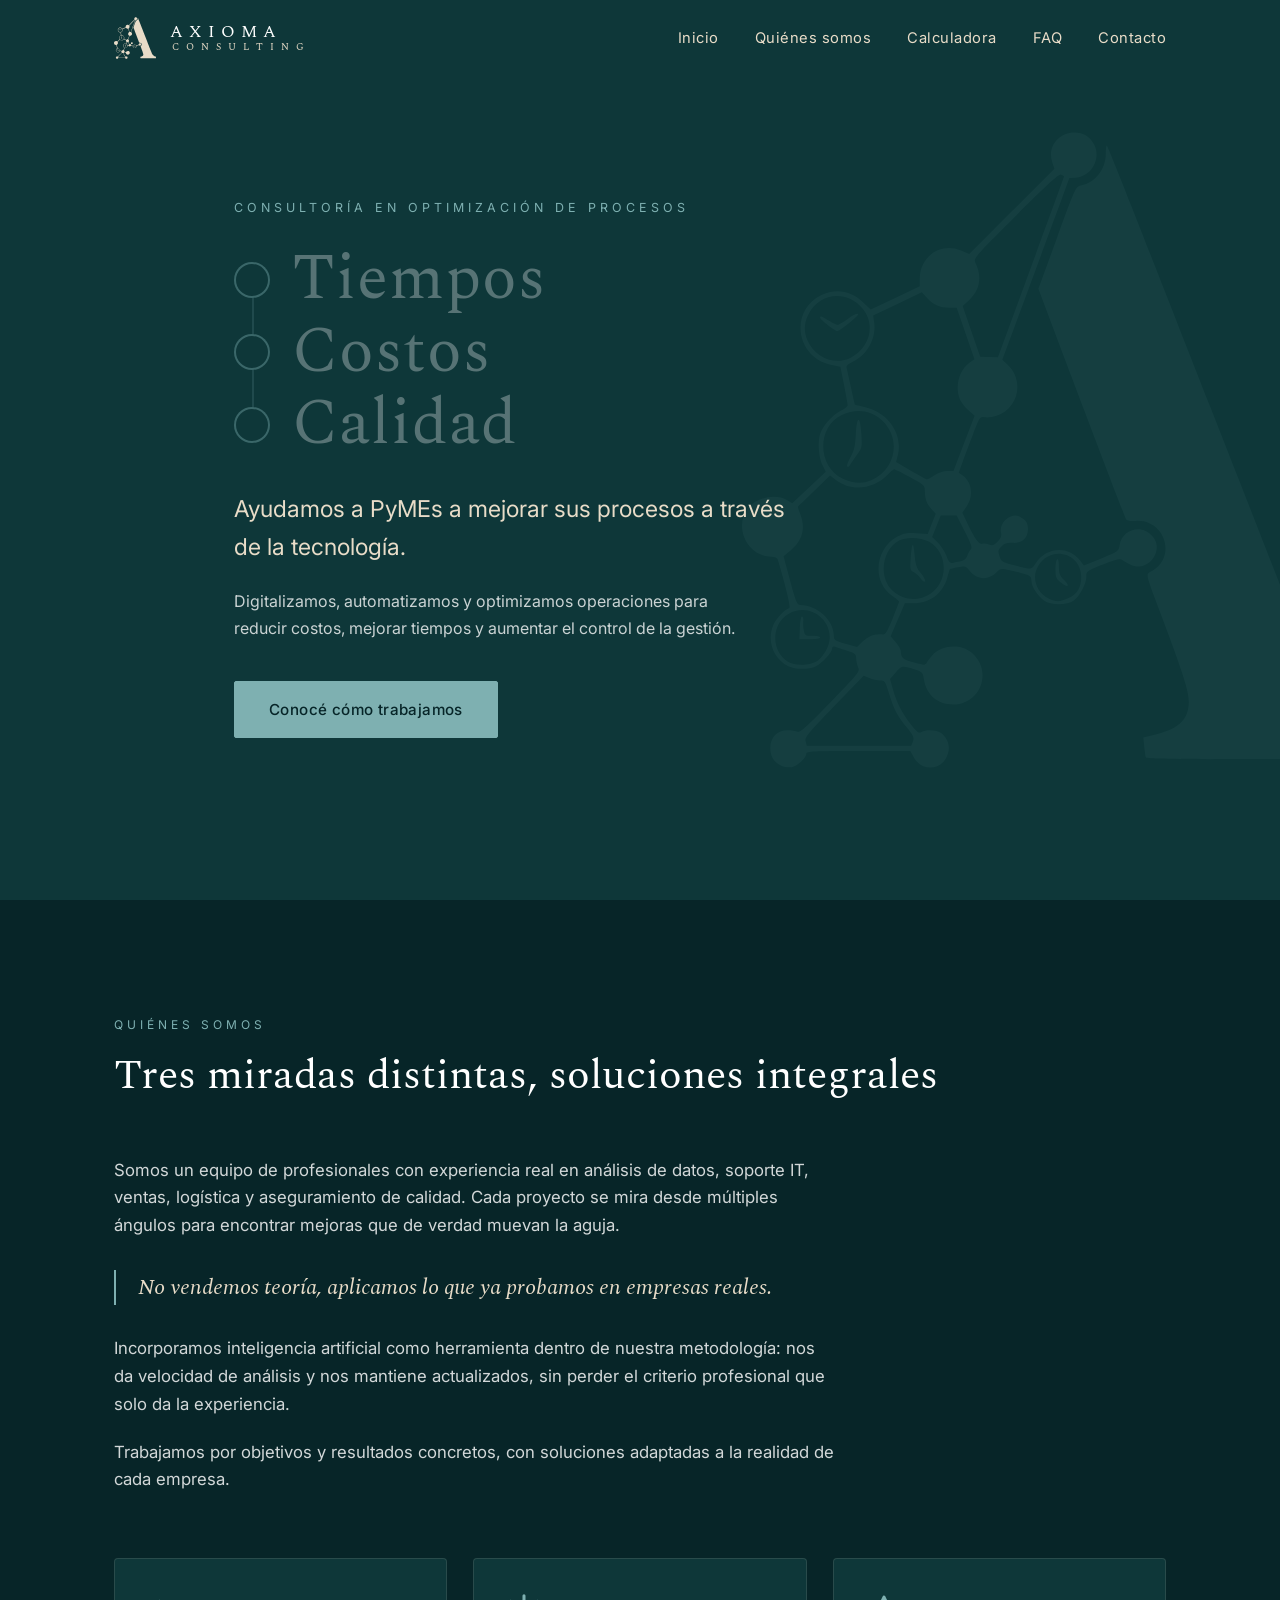
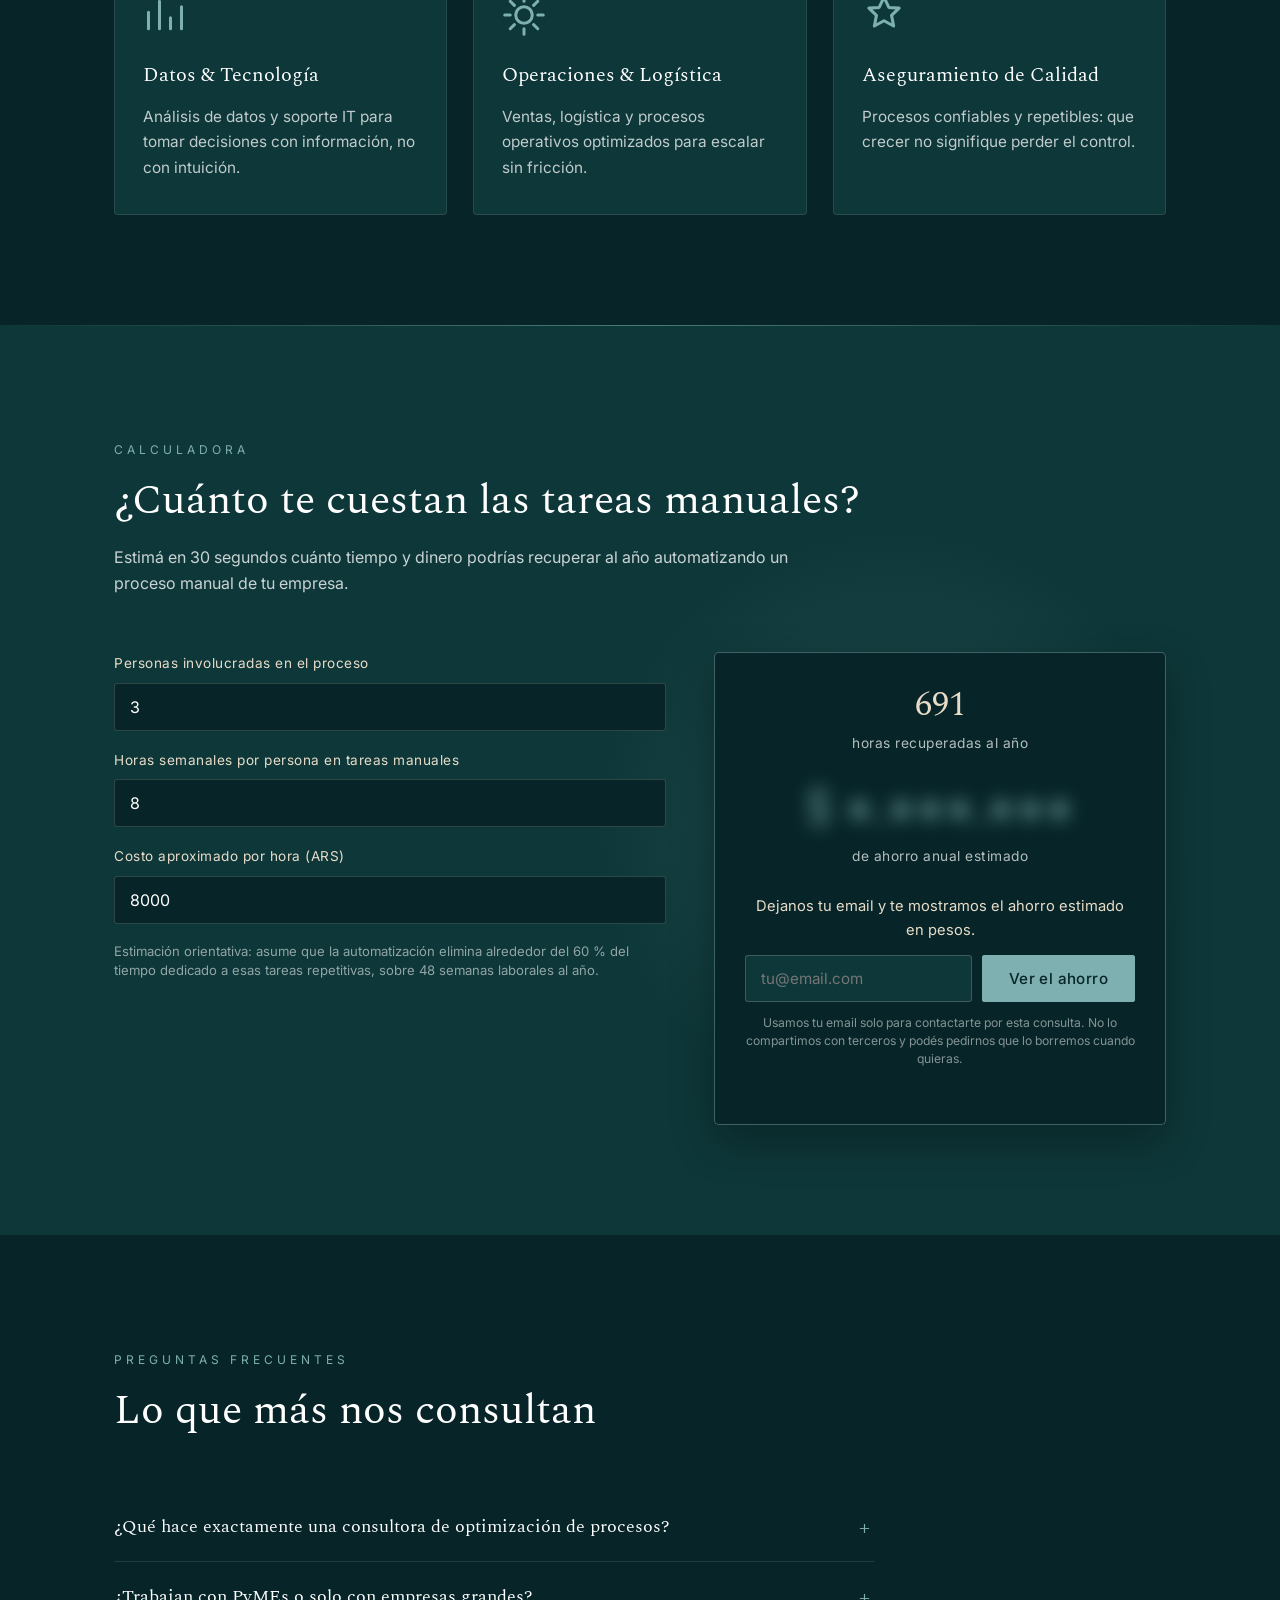
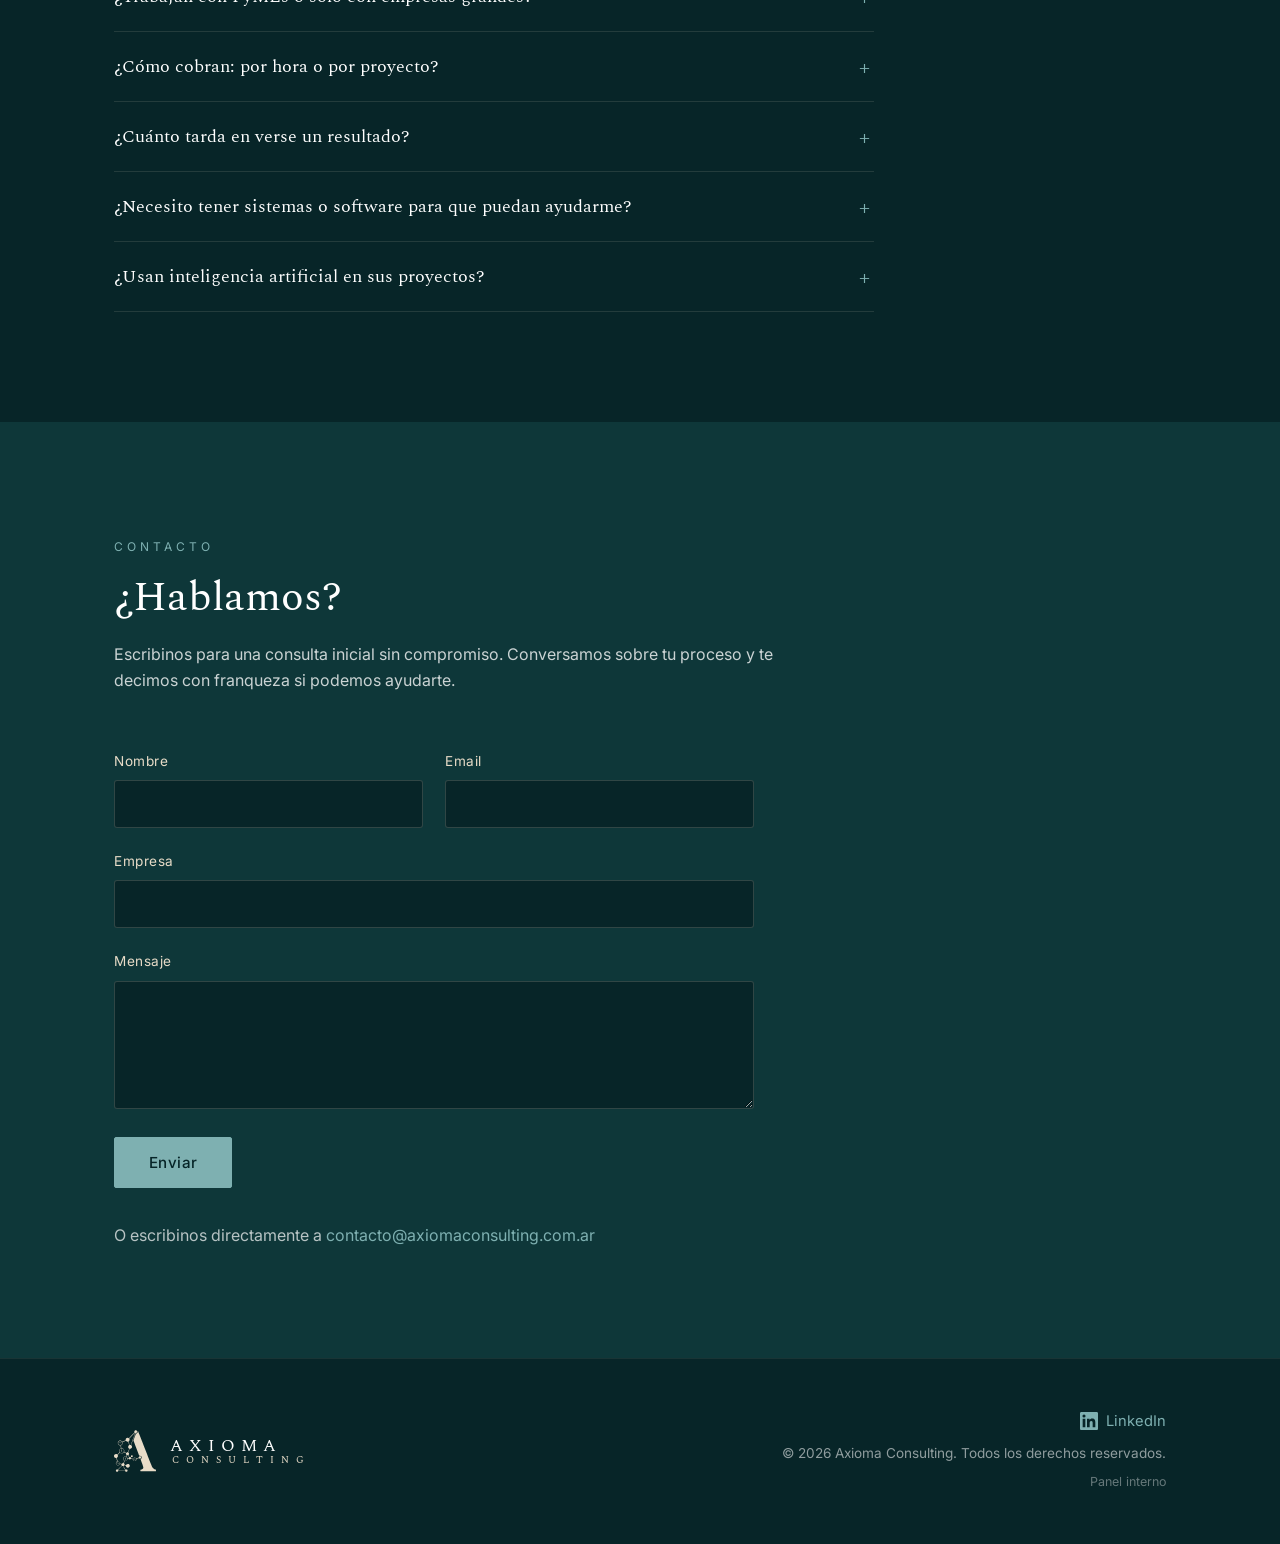
==== index.html @ c29f21b8 "Rediseno: serif Spectral, peso 400, ritmo corregido y halo en la calculadora Tipografia: - El serif " ====
<!DOCTYPE html>
<html lang="es-AR">
<head>
  <meta charset="UTF-8" />
  <meta name="viewport" content="width=device-width, initial-scale=1.0" />
  <title>Optimización de Procesos para PyMEs | Axioma Consulting Argentina</title>
  <meta name="description" content="Consultora de optimización de procesos para PyMEs en Argentina. Digitalizamos y automatizamos operaciones para reducir costos y mejorar tiempos. Calculá tu ahorro estimado." />
  <link rel="canonical" href="https://www.axiomaconsulting.com.ar/" />
  <meta name="robots" content="index, follow, max-image-preview:large, max-snippet:-1" />
  <meta name="author" content="Axioma Consulting" />
  <meta name="theme-color" content="#0e3739" />

  <!-- Open Graph / redes sociales -->
  <meta property="og:type" content="website" />
  <meta property="og:site_name" content="Axioma Consulting" />
  <meta property="og:title" content="Optimización de Procesos para PyMEs | Axioma Consulting" />
  <meta property="og:description" content="Digitalizamos, automatizamos y optimizamos operaciones para reducir costos, mejorar tiempos y aumentar el control de la gestión." />
  <meta property="og:url" content="https://www.axiomaconsulting.com.ar/" />
  <meta property="og:image" content="https://www.axiomaconsulting.com.ar/og-image.svg" />
  <meta property="og:locale" content="es_AR" />
  <meta name="twitter:card" content="summary_large_image" />
  <meta name="twitter:title" content="Optimización de Procesos para PyMEs | Axioma Consulting" />
  <meta name="twitter:description" content="Tiempos · Costos · Calidad. Optimización de procesos para empresas que quieren crecer sin perder el control." />
  <meta name="twitter:image" content="https://www.axiomaconsulting.com.ar/og-image.svg" />

  <link rel="preconnect" href="https://fonts.googleapis.com" />
  <link rel="preconnect" href="https://fonts.gstatic.com" crossorigin />
  <link href="https://fonts.googleapis.com/css2?family=Inter:wght@300;400;500;600&family=Spectral:wght@300;400;500&display=swap" rel="stylesheet" />

  <link rel="icon" type="image/svg+xml" href="favicon.svg" />
  <link rel="stylesheet" href="styles.css" />

  <!-- Datos estructurados: ayudan a Google y a los buscadores con IA
       (ChatGPT, Perplexity, AI Overviews) a entender y citar el sitio. -->
  <script type="application/ld+json">
  {
    "@context": "https://schema.org",
    "@graph": [
      {
        "@type": "ProfessionalService",
        "@id": "https://www.axiomaconsulting.com.ar/#organization",
        "name": "Axioma Consulting",
        "description": "Consultora especializada en optimización de procesos para PyMEs. Digitalización, automatización y mejora de operaciones enfocada en tiempos, costos y calidad.",
        "url": "https://www.axiomaconsulting.com.ar/",
        "email": "contacto@axiomaconsulting.com.ar",
        "areaServed": { "@type": "Country", "name": "Argentina" },
        "address": { "@type": "PostalAddress", "addressCountry": "AR" },
        "sameAs": ["https://www.linkedin.com/company/axiomaconsulting"],
        "knowsAbout": [
          "Optimización de procesos",
          "Automatización de procesos",
          "Digitalización de PyMEs",
          "Análisis de datos",
          "Logística",
          "Aseguramiento de calidad"
        ],
        "hasOfferCatalog": {
          "@type": "OfferCatalog",
          "name": "Servicios de consultoría",
          "itemListElement": [
            {
              "@type": "Offer",
              "itemOffered": {
                "@type": "Service",
                "name": "Datos y Tecnología",
                "description": "Análisis de datos y soporte IT para tomar decisiones con información, no con intuición."
              }
            },
            {
              "@type": "Offer",
              "itemOffered": {
                "@type": "Service",
                "name": "Operaciones y Logística",
                "description": "Ventas, logística y procesos operativos optimizados para escalar sin fricción."
              }
            },
            {
              "@type": "Offer",
              "itemOffered": {
                "@type": "Service",
                "name": "Aseguramiento de Calidad",
                "description": "Procesos confiables y repetibles para crecer sin perder el control."
              }
            }
          ]
        }
      },
      {
        "@type": "WebSite",
        "@id": "https://www.axiomaconsulting.com.ar/#website",
        "url": "https://www.axiomaconsulting.com.ar/",
        "name": "Axioma Consulting",
        "inLanguage": "es-AR",
        "publisher": { "@id": "https://www.axiomaconsulting.com.ar/#organization" }
      }
    ]
  }
  </script>

  <!-- FAQ estructurado: el Worker regenera este bloque a partir del contenido
       editable, para que nunca se desincronice de lo que se ve en la pagina. -->
  <script type="application/ld+json" id="faq-jsonld">
  {
    "@context": "https://schema.org",
    "@type": "FAQPage",
    "@id": "https://www.axiomaconsulting.com.ar/#faq",
    "mainEntity": []
  }
  </script>

  <!-- Cloudflare Web Analytics -->
  <script defer src='https://static.cloudflareinsights.com/beacon.min.js' data-cf-beacon='{"token": "7b7af660163146bebe42965e51f5e306"}'></script>
  <!-- End Cloudflare Web Analytics -->
</head>
<body>

  <!-- ============================================================
       LOGO REUTILIZABLE (símbolo)  — se clona vía <use>
       ============================================================ -->
  <svg width="0" height="0" style="position:absolute" aria-hidden="true">
    <defs>
      <!-- Logo oficial de Axioma: la "Á" serif construida con red de nodos y relojes.
           Path único (Inkscape); usa currentColor para recolorear según el contexto. -->
      <symbol id="axioma-mark" viewBox="0 0 372.5481 369.6828">
        <g transform="translate(-127.96008,-254.17053)">
          <path fill="currentColor"
            d="m 150.80675,622.77259 c -4.32939,-1.93832 -6.3783,-5.2796 -6.3783,-10.40149 0,-6.05374 4.06075,-10.20057 9.98882,-10.20057 2.27846,0 4.90058,0.40091 5.82692,0.89092 1.35829,0.71849 5.04984,-2.58066 19.07372,-17.04621 16.53267,-17.05337 17.33332,-18.06036 16.25,-20.43798 -0.6267,-1.37546 -1.13946,-3.74748 -1.13946,-5.27116 0,-2.4959 -0.56959,-2.94975 -5.75,-4.58159 -3.1625,-0.99619 -6.3125,-2.02652 -7,-2.28961 -0.6875,-0.26309 -1.25,0.22914 -1.25,1.09384 0,2.17717 -5.65563,8.41235 -9.37504,10.33573 -3.91967,2.02694 -12.29112,2.04972 -16.14836,0.0439 -8.95932,-4.65888 -12.70461,-15.23623 -8.59694,-24.27924 1.68212,-3.70316 6.46522,-8.74026 9.14905,-9.63487 0.93611,-0.31203 -1.49337,-10.57133 -6.64809,-28.07376 -0.34905,-1.1852 -1.54257,-1.75709 -3.69801,-1.77196 -14.0376,-0.0969 -22.28229,-17.31818 -13.58469,-28.37539 4.90716,-6.23845 16.15021,-8.57808 22.52933,-4.68826 l 3.12725,1.90692 9.77183,-9.17204 9.77182,-9.17204 -1.75861,-3.40076 c -2.34009,-4.52524 -3.11267,-13.80983 -1.54452,-18.56138 1.57322,-4.7669 7.22304,-11.07552 12.18677,-13.60783 2.10001,-1.07135 3.81856,-2.50126 3.81899,-3.17758 4.3e-4,-0.67633 -0.94668,-5.98687 -2.10468,-11.80122 l -2.10545,-10.57155 -5.65476,-1.16797 c -20.27377,-4.18745 -24.06361,-31.37401 -5.63589,-40.42912 8.45791,-4.15609 17.41247,-2.72634 24.30854,3.88126 l 4.63095,4.43723 14.27567,-6.78914 14.27567,-6.78914 0.005,-4.28212 c 0.0141,-13.11962 12.21277,-21.48428 24.04289,-16.4862 l 4.74159,2.00327 24.79058,-24.80546 24.79058,-24.80547 -1.29933,-3.93701 c -2.85931,-8.66251 3.60136,-17.18701 13.02551,-17.18701 5.21589,0 8.99603,2.32735 11.43233,7.03864 4.2719,8.26095 -1.68191,18.79591 -10.89449,19.27722 l -3.52454,0.18414 -4.72145,13 c -2.5968,7.15 -11.37877,30.94667 -19.51548,52.88148 l -14.79403,39.88148 2.981,2.78467 c 10.08578,9.42153 6.46575,25.65646 -6.68887,29.99787 -1.9321,0.63765 -4.82593,0.96666 -6.43073,0.73112 -2.86068,-0.41986 -2.99374,-0.23093 -6.7946,9.64757 -2.13224,5.54169 -4.90369,12.91053 -6.15879,16.3752 l -2.282,6.29938 2.15771,1.51132 c 5.50781,3.85782 6.64858,11.89707 2.54604,17.94249 l -2.60024,3.83168 3.35024,6.9691 c 4.05456,8.43419 6.49508,11.72016 8.21459,11.06032 0.70992,-0.27242 2.43947,-0.0586 3.84345,0.47522 2.16035,0.82137 2.95021,0.55562 5.13903,-1.72901 1.82423,-1.90409 2.41394,-3.35874 2.00131,-4.93666 -1.26379,-4.83271 3.25188,-10.22323 8.56406,-10.22323 0.99995,0 3.00378,0.93266 4.45295,2.07258 2.01029,1.5813 2.63486,2.96222 2.63486,5.82569 0,5.3081 -3.40356,8.36993 -8.86569,7.97556 -3.09139,-0.22321 -4.62658,0.24001 -6.43926,1.94293 -2.12543,1.99674 -2.26537,2.60262 -1.30777,5.66208 1.00527,3.2118 1.54695,3.55414 8.66063,5.47362 9.70749,2.61936 10.06503,2.5848 12.45209,-1.20367 5.95142,-9.4454 18.94194,-10.38769 25.61728,-1.85818 l 2.45135,3.13224 10.0992,-4.08227 c 10.00529,-4.0443 10.10492,-4.11795 10.71292,-7.9202 0.83852,-5.24379 5.3585,-9.02038 10.79598,-9.02038 5.3784,0 10.82516,5.1097 10.81953,10.15 -0.009,8.22851 -8.46216,14.05055 -15.28094,10.52484 -1.76842,-0.91438 -3.93547,-2.183 -4.81565,-2.81915 -1.27447,-0.92112 -3.56526,-0.37894 -11.25,2.66262 -9.32096,3.68916 -9.64967,3.92552 -9.64967,6.93859 0,4.14521 -3.81184,11.42426 -7.32333,13.98456 -3.97795,2.90039 -13.41835,2.88222 -17.35334,-0.0334 -3.9764,-2.94632 -7.32333,-8.20617 -7.32333,-11.50894 0,-3.02897 -0.63754,-3.33183 -12.69262,-6.02964 -5.04151,-1.12824 -5.47332,-1.06849 -7.4261,1.02757 -4.68855,5.03257 -11.93759,4.65095 -15.99889,-0.84226 -1.92037,-2.59743 -2.32492,-2.71391 -6.63157,-1.90934 -2.52255,0.47127 -4.65478,0.96883 -4.7383,1.1057 -0.0835,0.13687 -0.72687,2.27385 -1.42967,4.74885 -2.65139,9.33722 -10.10008,15 -19.73065,15 h -5.01635 l -4.1433,9.64603 -4.1433,9.64603 2.97538,3.38877 c 1.63645,1.86382 2.97537,4.2363 2.97537,5.27218 0,3.80195 1.28109,4.90098 7.75577,6.6536 5.25679,1.42294 6.70058,1.52434 7.0438,0.49469 0.23743,-0.71231 1.77077,-2.82023 3.40741,-4.68426 5.41864,-6.17149 16.60445,-6.97092 22.94047,-1.63951 12.55541,10.56467 5.48307,30.22247 -10.87321,30.22247 -8.89982,0 -15.50743,-5.70371 -16.83077,-14.52837 -0.62337,-4.15695 -0.89541,-4.45841 -5.30028,-5.87347 -7.31452,-2.34978 -7.57407,-2.30994 -11.10111,1.70405 l -3.34095,3.80221 1.67921,6.0398 c 2.17296,7.8157 5.39556,14.08068 10.59555,20.59853 3.50978,4.39929 4.48112,5.08303 6.03766,4.25 2.90016,-1.55212 9.2684,-1.12491 11.61941,0.77949 4.65982,3.77459 5.64062,9.62698 2.48157,14.80745 -4.36331,7.15534 -14.59687,6.70069 -18.61453,-0.82699 l -2,-3.7473 -30.25,-0.003 c -26.08053,-0.002 -30.25,0.20188 -30.25,1.48152 0,2.47973 -5.31072,7.48937 -8.5,8.0181 -1.65,0.27355 -4.40476,-0.13157 -6.1217,-0.90026 z m 76.63324,-14.13241 c 0.83733,-2.20236 0.38061,-3.24418 -3.52349,-8.03736 -5.52623,-6.78473 -7.65927,-10.89325 -10.48441,-20.19439 -2.07766,-6.84025 -2.35967,-7.2379 -5.13316,-7.2379 -1.61409,0 -4.41423,-0.61818 -6.22253,-1.37374 l -3.28781,-1.37373 -17.2118,17.82322 c -15.2842,15.82714 -17.14011,18.10886 -16.57166,20.37373 l 0.64014,2.55052 h 30.41634 30.41634 z m -55.2481,-47.0864 c 1.50511,-1.09296 3.79074,-4.08873 5.07918,-6.65727 7.01658,-13.98772 -8.54881,-28.30795 -22.23852,-20.45953 -10.11013,5.79622 -10.31599,21.54976 -0.36324,27.79783 4.21526,2.64623 13.43401,2.28793 17.52258,-0.68103 z m -10.55913,-19.13325 c 0.17148,-3.91452 0.71576,-6.61856 1.29569,-6.4371 0.55,0.1721 0.86571,1.2971 0.70158,2.5 -0.16413,1.20291 -0.0312,3.6496 0.29531,5.4371 0.56477,3.09143 0.81108,3.25 5.04842,3.25 2.45008,0 4.45469,0.45 4.45469,1 0,0.5564 -2.6819,1 -6.04569,1 h -6.04569 z m 43.11928,4.21712 c 1.84419,-0.34598 4.17149,-0.48011 5.17178,-0.29808 1.4534,0.26448 2.5906,-1.56277 5.66167,-9.09715 2.11363,-5.18546 3.82588,-9.68546 3.80501,-10 -0.0209,-0.31454 -1.85505,-1.82944 -4.07595,-3.36646 -11.78955,-8.15917 -10.05076,-27.40458 3.1139,-34.46546 3.80748,-2.04215 5.51189,-2.34575 11.07531,-1.9728 l 6.5753,0.44079 2.33228,-5.87179 2.33227,-5.8718 -2.03262,-2.23218 c -3.1372,-3.44523 -4.28254,-6.25003 -4.28254,-10.48745 0,-3.84695 -0.0874,-3.93465 -8.53953,-8.56574 -4.69674,-2.57345 -8.88755,-4.679 -9.31291,-4.679 -0.42536,0 -2.09507,1.39121 -3.71047,3.09158 -8.25353,8.68767 -21.21747,10.05219 -30.28848,3.18801 l -3.3514,-2.53604 -9.11787,8.87822 c -5.01483,4.88303 -9.30053,8.97206 -9.52379,9.08674 -0.22325,0.11468 0.32542,2.03629 1.21927,4.27024 3.32521,8.31052 1.5084,15.46041 -5.38315,21.18492 l -4.27078,3.54755 3.81073,14.14439 c 3.3483,12.42798 4.063,14.14507 5.88956,14.14997 9.86554,0.0265 19.57882,8.86645 19.57882,17.81856 0,2.70847 0.42027,3.00856 6.74747,4.81797 l 6.74748,1.92961 3.23778,-3.23778 c 1.78078,-1.78078 4.74666,-3.52085 6.59086,-3.86682 z m 113.36009,-21.4105 c 4.9634,-2.25346 7.31785,-6.19986 7.31258,-12.25696 -0.0122,-14.08022 -17.62912,-18.64995 -25.04026,-6.49533 -4.0055,6.5692 -1.21494,15.28709 6.06393,18.94412 4.39639,2.20882 6.45057,2.17503 11.66375,-0.19183 z m -4.93368,-9.38015 c -2.35297,-1.92653 -2.75,-2.99562 -2.75,-7.40502 0,-2.83438 0.45,-5.43153 1,-5.77145 0.61319,-0.37897 1,1.22375 1,4.14338 0,4.0009 0.5105,5.28811 3.19617,8.05901 3.66866,3.7851 1.86452,4.50352 -2.44617,0.97408 z m -75.51975,6.77863 c 10.61828,-6.99489 10.19596,-23.96846 -0.75063,-30.16827 -4.73535,-2.68195 -13.08682,-3.05843 -17.47759,-0.78788 -9.88157,5.10996 -12.15675,21.18833 -4.09165,28.91518 6.20659,5.9463 15.15011,6.76411 22.31987,2.04097 z m -5.69292,-8.75779 c -0.8528,-1.30153 -2.61703,-2.93719 -3.92052,-3.6348 -2.20888,-1.18215 -2.33905,-1.7202 -1.91494,-7.91544 0.66114,-9.65772 1.58228,-10.67929 2.28896,-2.5385 0.51982,5.98821 1.12474,7.74954 3.83816,11.17551 1.79688,2.26874 2.78728,4.33504 2.23998,4.6733 -0.53961,0.33349 -1.67885,-0.45854 -2.53164,-1.76007 z m 23.89602,-10.19963 c 1.38708,-0.28634 2.72785,-1.46877 3.11828,-2.75 0.37671,-1.23623 1.28531,-2.93448 2.01911,-3.77389 1.13439,-1.29766 0.62998,-2.9065 -3.36828,-10.74332 l -4.70246,-9.21711 -4.64415,-0.007 -4.64415,-0.007 -2.50104,6.25 -2.50104,6.25 3.29294,3.19884 c 1.81112,1.75936 4.07273,5.24068 5.02581,7.73627 1.49803,3.92255 2.05394,4.47153 4.10224,4.05116 1.30317,-0.26745 3.4644,-0.71232 4.80274,-0.98859 z m -52.65123,-47.05073 c 14.47443,-6.04631 17.66335,-24.82455 5.96063,-35.09967 -6.54418,-5.74586 -14.83446,-6.77025 -23.08937,-2.85304 -14.73239,6.99098 -14.32042,30.09655 0.66099,37.07182 6.00665,2.79666 11.21462,3.07525 16.46775,0.88089 z m -14.04417,-8.06194 c -0.33953,-0.54937 0.54905,-2.99824 1.97462,-5.44193 2.09475,-3.59078 2.68251,-6.1296 3.06402,-13.23497 0.60111,-11.19554 2.51759,-11.27236 3.2295,-0.12946 0.48548,7.59878 0.38367,8.08851 -2.5,12.0263 -1.65335,2.25773 -3.48865,4.9316 -4.07845,5.94194 -0.6103,1.04547 -1.33835,1.40659 -1.68969,0.83812 z m 50.85719,5.11499 c 2.27366,-1.54295 5.08843,-2.5 7.3527,-2.5 h 3.66875 l 6.15988,-16.0585 6.15987,-16.05849 -3.61712,-3.17588 c -1.98942,-1.74674 -4.2251,-4.63096 -4.96818,-6.40939 -3.0293,-7.25015 -0.50341,-16.91686 5.54587,-21.22433 l 2.94218,-2.09502 -5.16954,-14.97948 -5.16955,-14.97947 -4.1849,-0.01 c -5.68737,-0.0132 -9.05592,-1.45515 -12.88564,-5.51584 l -3.23199,-3.4269 -14.15555,6.71651 -14.15555,6.71651 0.60059,4.13333 c 1.32871,9.1443 -4.06976,19.07104 -12.41893,22.83599 -2.83813,1.27982 -3.96135,2.33952 -3.64632,3.44012 0.2504,0.87481 1.40587,6.07597 2.5677,11.55815 1.16184,5.48217 2.20202,10.0183 2.31151,10.08028 0.10949,0.062 2.79695,0.67366 5.97213,1.35928 13.30847,2.87375 22.06902,15.82424 18.96827,28.04026 l -0.99179,3.90732 8.62524,5.00277 c 4.74388,2.75152 8.94275,5.0342 9.33082,5.07263 0.38808,0.0384 2.36337,-1.05513 4.38955,-2.43013 z m -48.8053,-68.40842 c 11.27559,-5.79989 14.59154,-19.32052 6.99777,-28.53308 -9.31895,-11.3055 -25.80057,-9.2689 -31.89757,3.9415 -2.26738,4.91275 -2.37511,9.4033 -0.34231,14.26847 4.27512,10.23181 16.05433,15.04908 25.24211,10.32311 z m -13.03984,-18.76202 c -2.6125,-1.93421 -4.75,-3.92464 -4.75,-4.42316 0,-1.35525 0.66394,-1.14364 5,1.5936 2.17814,1.375 4.47796,2.5 5.1107,2.5 0.63274,0 3.39449,-1.61219 6.13722,-3.58265 2.89036,-2.07651 5.35862,-3.21081 5.87128,-2.69815 0.69131,0.69131 -9.51283,9.08282 -12.10411,9.95396 -0.2833,0.0952 -2.65259,-1.40938 -5.26509,-3.3436 z M 287.8419,355.32576 c 16.43864,-44.66887 27.58655,-75.21955 27.58655,-75.60052 0,-0.1874 -0.76411,-0.63395 -1.69802,-0.99232 -1.27993,-0.49116 -7.78861,5.43535 -26.43425,24.0698 -24.28137,24.2668 -24.71208,24.76872 -23.42242,27.2946 3.95849,7.75299 2.58957,16.00209 -3.58055,21.57643 l -3.87453,3.50041 5.1043,14.79494 5.10431,14.79494 5.15058,0.10848 5.15058,0.10848 z m 75.1423,262.60172 c -0.21275,-0.69132 -0.62294,-3.57149 -0.91154,-6.40038 l -0.52474,-5.14343 6.56189,-1.6483 c 12.18137,-3.05986 17.79059,-7.26848 19.43364,-14.58113 1.65242,-7.35441 -0.21625,-13.97522 -15.37763,-54.48371 -9.98095,-26.66732 -9.4259,-23.89621 -5.27679,-26.34424 14.17481,-8.36334 7.06501,-29.91577 -9.57733,-29.03246 -3.61971,0.19212 -5.31197,-0.14676 -5.87624,-1.17674 -0.7869,-1.43635 -26.59666,-69.0832 -42.60748,-111.67333 l -8.35566,-22.22676 10.86793,-29.76085 c 10.61282,-29.06223 10.9384,-29.77525 13.86987,-30.3748 8.54413,-1.74746 14.50404,-9.39387 14.50404,-18.6083 0,-2.97924 0.32766,-5.05359 0.72812,-4.60966 0.40047,0.44393 6.90933,16.55714 14.46414,35.80714 7.55481,19.25 28.13704,71.675 45.73828,116.5 33.62229,85.62574 43.54143,110.99458 54.89507,140.39777 3.80105,9.84377 8.27021,20.27345 9.93149,23.17705 6.62136,11.57293 18.43618,21.58264 29.64536,25.11602 l 5.39157,1.69954 -0.28987,7.05481 -0.28987,7.05481 -68.27872,0.25695 c -54.13149,0.20371 -68.35886,-0.003 -68.66553,-1 z" />
        </g>
      </symbol>
    </defs>
  </svg>

  <!-- ============================================================
       HEADER / NAVBAR
       ============================================================ -->
  <header class="navbar" id="navbar">
    <div class="container nav-inner">
      <a href="#inicio" class="brand" aria-label="Axioma Consulting — Inicio">
        <svg class="brand-mark" aria-hidden="true"><use href="#axioma-mark" /></svg>
        <span class="brand-text">
          <span class="brand-name">AXIOMA</span>
          <span class="brand-sub">CONSULTING</span>
        </span>
      </a>

      <nav class="nav-links" aria-label="Navegación principal">
        <a href="#inicio">Inicio</a>
        <a href="#quienes-somos">Quiénes somos</a>
        <a href="#calculadora">Calculadora</a>
        <a href="#faq">FAQ</a>
        <a href="#contacto">Contacto</a>
      </nav>

      <button class="nav-toggle" id="navToggle" aria-label="Abrir menú" aria-expanded="false">
        <span></span><span></span><span></span>
      </button>
    </div>
  </header>

  <main>
    <!-- ============================================================
         HERO
         ============================================================ -->
    <section class="hero" id="inicio">
      <svg class="hero-bg-mark" aria-hidden="true"><use href="#axioma-mark" /></svg>
      <div class="container hero-inner reveal">
        <p class="hero-eyebrow" data-key="hero.eyebrow">Consultoría en Optimización de Procesos</p>

        <!-- Pilares: tres palabras grandes que se iluminan y se "checkean"
             en secuencia (Tiempos -> Costos -> Calidad), en loop. -->
        <h1 class="pillars" aria-label="Tiempos, Costos, Calidad">
          <span class="pillar pillar--1">
            <span class="pillar-box" aria-hidden="true">
              <svg class="pillar-check" viewBox="0 0 24 24"><path d="M5 12.5l4.5 4.5L19 7" /></svg>
            </span>
            <span class="pillar-text" data-key="hero.pillar1">Tiempos</span>
          </span>
          <span class="pillar pillar--2">
            <span class="pillar-box" aria-hidden="true">
              <svg class="pillar-check" viewBox="0 0 24 24"><path d="M5 12.5l4.5 4.5L19 7" /></svg>
            </span>
            <span class="pillar-text" data-key="hero.pillar2">Costos</span>
          </span>
          <span class="pillar pillar--3">
            <span class="pillar-box" aria-hidden="true">
              <svg class="pillar-check" viewBox="0 0 24 24"><path d="M5 12.5l4.5 4.5L19 7" /></svg>
            </span>
            <span class="pillar-text" data-key="hero.pillar3">Calidad</span>
          </span>
        </h1>

        <p class="hero-subtitle" data-key="hero.subtitle">Ayudamos a PyMEs a mejorar sus procesos a través de la tecnología.</p>
        <p class="hero-lead" data-key="hero.lead1">
          Digitalizamos, automatizamos y optimizamos operaciones para reducir costos,
          mejorar tiempos y aumentar el control de la gestión.
        </p>
        <a href="#quienes-somos" class="btn btn-primary" data-key="hero.cta">Conocé cómo trabajamos</a>
      </div>
    </section>

    <!-- ============================================================
         QUIÉNES SOMOS
         ============================================================ -->
    <section class="section quienes" id="quienes-somos">
      <div class="container">
        <div class="section-head reveal">
          <span class="section-kicker" data-key="quienes.kicker">Quiénes somos</span>
          <h2 class="section-title" data-key="quienes.title">Tres miradas distintas, soluciones integrales</h2>
        </div>

        <div class="quienes-body reveal">
          <p data-key="quienes.p1">
            Somos un equipo de profesionales con experiencia real en análisis de datos,
            soporte IT, ventas, logística y aseguramiento de calidad. Cada proyecto se
            mira desde múltiples ángulos para encontrar mejoras que de verdad muevan la aguja.
          </p>
          <p class="highlight" data-key="quienes.highlight">
            No vendemos teoría, aplicamos lo que ya probamos en empresas reales.
          </p>
          <p data-key="quienes.p2">
            Incorporamos inteligencia artificial como herramienta dentro de nuestra
            metodología: nos da velocidad de análisis y nos mantiene actualizados, sin
            perder el criterio profesional que solo da la experiencia.
          </p>
          <p data-key="quienes.p3">
            Trabajamos por objetivos y resultados concretos, con soluciones adaptadas a la realidad de cada empresa.
          </p>
        </div>

        <div class="cards">
          <article class="card reveal">
            <div class="card-icon" aria-hidden="true">
              <!-- datos -->
              <svg viewBox="0 0 32 32" fill="none"><path d="M4 26V14M12 26V6M20 26V18M28 26V10" stroke="#7eb0b1" stroke-width="2.2" stroke-linecap="round"/></svg>
            </div>
            <h3 data-key="card1.title">Datos &amp; Tecnología</h3>
            <p data-key="card1.desc">Análisis de datos y soporte IT para tomar decisiones con información, no con intuición.</p>
          </article>

          <article class="card reveal">
            <div class="card-icon" aria-hidden="true">
              <!-- operaciones -->
              <svg viewBox="0 0 32 32" fill="none"><circle cx="16" cy="16" r="6" stroke="#7eb0b1" stroke-width="2.2"/><path d="M16 2v4M16 26v4M2 16h4M26 16h4M6 6l3 3M23 23l3 3M26 6l-3 3M9 23l-3 3" stroke="#7eb0b1" stroke-width="2.2" stroke-linecap="round"/></svg>
            </div>
            <h3 data-key="card2.title">Operaciones &amp; Logística</h3>
            <p data-key="card2.desc">Ventas, logística y procesos operativos optimizados para escalar sin fricción.</p>
          </article>

          <article class="card reveal">
            <div class="card-icon" aria-hidden="true">
              <!-- calidad -->
              <svg viewBox="0 0 32 32" fill="none"><path d="M16 3l3.5 7.5L27 11l-5.5 5.3L23 24l-7-3.8L9 24l1.5-7.7L5 11l7.5-.5L16 3z" stroke="#7eb0b1" stroke-width="2.2" stroke-linejoin="round"/></svg>
            </div>
            <h3 data-key="card3.title">Aseguramiento de Calidad</h3>
            <p data-key="card3.desc">Procesos confiables y repetibles: que crecer no signifique perder el control.</p>
          </article>
        </div>
      </div>
    </section>

    <!-- ============================================================
         CALCULADORA DE AHORRO / ROI
         ============================================================ -->
    <section class="section calculadora" id="calculadora">
      <div class="container">
        <div class="section-head reveal">
          <span class="section-kicker" data-key="calc.kicker">Calculadora</span>
          <h2 class="section-title" data-key="calc.title">¿Cuánto te cuestan las tareas manuales?</h2>
          <p class="section-intro" data-key="calc.intro">
            Estimá en 30 segundos cuánto tiempo y dinero podrías recuperar al año
            automatizando un proceso manual de tu empresa.
          </p>
        </div>

        <div class="calc reveal">
          <form class="calc-form" id="calcForm" novalidate>
            <div class="field">
              <label for="calcPersonas">Personas involucradas en el proceso</label>
              <input type="number" id="calcPersonas" min="1" step="1" value="3" inputmode="numeric" required />
            </div>
            <div class="field">
              <label for="calcHoras">Horas semanales por persona en tareas manuales</label>
              <input type="number" id="calcHoras" min="1" step="1" value="8" inputmode="numeric" required />
            </div>
            <div class="field">
              <label for="calcCosto">Costo aproximado por hora (ARS)</label>
              <input type="number" id="calcCosto" min="1" step="100" value="8000" inputmode="numeric" required />
            </div>
            <!-- Los dos números los escribe script.js desde sus constantes, para que
                 el texto nunca pueda contradecir al cálculo. Los valores acá son el
                 respaldo por si el JS no llega a ejecutarse. -->
            <p class="calc-note">
              Estimación orientativa: asume que la automatización elimina alrededor del
              <span id="calcFactorPct">60</span>&nbsp;% del tiempo dedicado a esas tareas
              repetitivas, sobre <span id="calcSemanas">48</span> semanas laborales al año.
            </p>
          </form>

          <div class="calc-results" id="calcResults" aria-live="polite">
            <div class="calc-result">
              <span class="calc-result-value" id="calcHorasAnuales">—</span>
              <span class="calc-result-label">horas recuperadas al año</span>
            </div>

            <!-- El ahorro en pesos se revela al dejar el email. -->
            <div class="calc-result calc-result--main" id="calcAhorroBox">
              <span class="calc-result-value" id="calcAhorroAnual">—</span>
              <span class="calc-result-label">de ahorro anual estimado</span>
            </div>

            <form class="calc-gate" id="calcGate">
              <p class="calc-gate-title">Dejanos tu email y te mostramos el ahorro estimado en pesos.</p>
              <div class="calc-gate-row">
                <label class="visually-hidden" for="calcEmail">Tu email</label>
                <input type="email" id="calcEmail" name="email" placeholder="tu@email.com"
                       autocomplete="email" required />
                <button type="submit" class="btn btn-primary" id="calcGateBtn">Ver el ahorro</button>
              </div>
              <!-- Trampa para bots: invisible para las personas. -->
              <div class="calc-hp" aria-hidden="true">
                <label for="calcWebsite">No completar</label>
                <input type="text" id="calcWebsite" name="website" tabindex="-1" autocomplete="off" />
              </div>
              <p class="calc-gate-legal">
                Usamos tu email solo para contactarte por esta consulta. No lo compartimos
                con terceros y podés pedirnos que lo borremos cuando quieras.
              </p>
              <p class="calc-gate-error" id="calcGateError" role="alert" hidden></p>
            </form>

            <a href="#contacto" class="btn btn-primary calc-cta" id="calcCta" hidden>Quiero que lo analicemos</a>
          </div>
        </div>
      </div>
    </section>

    <!-- ============================================================
         PREGUNTAS FRECUENTES
         ============================================================ -->
    <section class="section faq" id="faq">
      <div class="container">
        <div class="section-head reveal">
          <span class="section-kicker" data-key="faq.kicker">Preguntas frecuentes</span>
          <h2 class="section-title" data-key="faq.title">Lo que más nos consultan</h2>
        </div>

        <div class="faq-list reveal">
          <details class="faq-item">
            <summary data-key="faq.q1">¿Qué hace exactamente una consultora de optimización de procesos?</summary>
            <p data-key="faq.a1">
              Analizamos cómo trabaja hoy tu empresa, detectamos dónde se pierde tiempo,
              dinero o calidad, y rediseñamos esos procesos apoyándonos en tecnología:
              digitalización, automatización y mejor uso de los datos. El objetivo es que
              produzcas lo mismo o más, con menos esfuerzo y más control.
            </p>
          </details>

          <details class="faq-item">
            <summary data-key="faq.q2">¿Trabajan con PyMEs o solo con empresas grandes?</summary>
            <p data-key="faq.a2">
              Trabajamos específicamente con PyMEs, tanto tecnológicas como operacionales.
              Adaptamos el alcance a la realidad de cada empresa: no aplicamos recetas de
              corporación a estructuras chicas.
            </p>
          </details>

          <details class="faq-item">
            <summary data-key="faq.q3">¿Cómo cobran: por hora o por proyecto?</summary>
            <p data-key="faq.a3">
              Trabajamos por objetivos y resultados concretos, no por horas. Definimos
              juntos qué se busca lograr, en qué plazo y con qué alcance, y sobre eso
              armamos la propuesta.
            </p>
          </details>

          <details class="faq-item">
            <summary data-key="faq.q4">¿Cuánto tarda en verse un resultado?</summary>
            <p data-key="faq.a4">
              Depende del proceso, pero trabajamos por fases justamente para que haya
              mejoras visibles temprano. Las primeras optimizaciones suelen notarse en las
              primeras semanas, sin esperar a que termine todo el proyecto.
            </p>
          </details>

          <details class="faq-item">
            <summary data-key="faq.q5">¿Necesito tener sistemas o software para que puedan ayudarme?</summary>
            <p data-key="faq.a5">
              No. Muchos de los procesos que optimizamos arrancan en planillas, papel o
              WhatsApp. Parte del trabajo es justamente definir qué conviene digitalizar,
              con qué herramientas y en qué orden.
            </p>
          </details>

          <details class="faq-item">
            <summary data-key="faq.q6">¿Usan inteligencia artificial en sus proyectos?</summary>
            <p data-key="faq.a6">
              Sí, como herramienta dentro de nuestra metodología: nos da velocidad de
              análisis y nos mantiene actualizados. Pero el criterio profesional y la
              decisión final siempre son humanos, apoyados en experiencia real en empresas.
            </p>
          </details>
        </div>
      </div>
    </section>

    <!-- ============================================================
         CONTACTO
         ============================================================ -->
    <section class="section contacto" id="contacto">
      <div class="container">
        <div class="section-head reveal">
          <span class="section-kicker" data-key="contacto.kicker">Contacto</span>
          <h2 class="section-title" data-key="contacto.title">¿Hablamos?</h2>
          <p class="section-intro" data-key="contacto.intro">
            Escribinos para una consulta inicial sin compromiso. Conversamos sobre tu
            proceso y te decimos con franqueza si podemos ayudarte.
          </p>
        </div>

        <form class="form reveal" action="mailto:contacto@axiomaconsulting.com.ar" method="post" enctype="text/plain">
          <div class="form-row">
            <div class="field">
              <label for="nombre">Nombre</label>
              <input type="text" id="nombre" name="Nombre" required autocomplete="name" />
            </div>
            <div class="field">
              <label for="email">Email</label>
              <input type="email" id="email" name="Email" required autocomplete="email" />
            </div>
          </div>
          <div class="field">
            <label for="empresa">Empresa</label>
            <input type="text" id="empresa" name="Empresa" autocomplete="organization" />
          </div>
          <div class="field">
            <label for="mensaje">Mensaje</label>
            <textarea id="mensaje" name="Mensaje" rows="5" required></textarea>
          </div>
          <button type="submit" class="btn btn-primary" data-key="contacto.formSubmit">Enviar</button>
        </form>

        <p class="contact-direct reveal">
          O escribinos directamente a
          <a href="mailto:contacto@axiomaconsulting.com.ar">contacto@axiomaconsulting.com.ar</a>
        </p>
      </div>
    </section>
  </main>

  <!-- ============================================================
       FOOTER
       ============================================================ -->
  <footer class="footer">
    <div class="container footer-inner">
      <a href="#inicio" class="brand brand--footer" aria-label="Axioma Consulting — Inicio">
        <svg class="brand-mark" aria-hidden="true"><use href="#axioma-mark" /></svg>
        <span class="brand-text">
          <span class="brand-name">AXIOMA</span>
          <span class="brand-sub">CONSULTING</span>
        </span>
      </a>

      <div class="footer-meta">
        <a href="https://www.linkedin.com/company/axiomaconsulting" target="_blank" rel="noopener noreferrer" class="footer-link" aria-label="Perfil de Axioma Consulting en LinkedIn">
          <svg class="footer-link-icon" viewBox="0 0 24 24" fill="currentColor" aria-hidden="true"><path d="M20.45 20.45h-3.56v-5.57c0-1.33-.03-3.04-1.85-3.04-1.85 0-2.14 1.45-2.14 2.94v5.67H9.34V9h3.42v1.56h.05c.48-.9 1.64-1.85 3.37-1.85 3.6 0 4.27 2.37 4.27 5.46v6.28zM5.34 7.43a2.07 2.07 0 1 1 0-4.14 2.07 2.07 0 0 1 0 4.14zM7.12 20.45H3.56V9h3.56v11.45zM22.22 0H1.77C.79 0 0 .77 0 1.73v20.54C0 23.22.79 24 1.77 24h20.45c.98 0 1.78-.78 1.78-1.73V1.73C24 .77 23.2 0 22.22 0z"/></svg>
          <span>LinkedIn</span>
        </a>
        <p class="copyright" data-key="footer.copyright">© 2026 Axioma Consulting. Todos los derechos reservados.</p>
        <a href="/admin" class="footer-admin" rel="nofollow">Panel interno</a>
      </div>
    </div>
  </footer>

  <script src="script.js"></script>
</body>
</html>
---- styles.css ----
/* ============================================================
   AXIOMA CONSULTING — Hoja de estilos
   Paleta:
     #0e3739  verde oscuro profundo (fondo principal)
     #072528  verde casi negro (fondo secundario / acentos)
     #7eb0b1  verde azulado suave (acento principal)
     #e8dcc8  crema / beige cálido (textos secundarios)
     #ffffff  blanco (texto principal sobre oscuro)
   ============================================================ */

:root {
  --green-deep: #0e3739;
  --green-dark: #072528;
  --teal: #7eb0b1;
  --cream: #e8dcc8;
  --white: #ffffff;

  --font-serif: "Spectral", Georgia, "Times New Roman", serif;
  --font-sans: "Inter", -apple-system, BlinkMacSystemFont, "Segoe UI", sans-serif;

  --container: 1100px;
  --nav-h: 76px;
}

/* ---------- Reset ---------- */
*, *::before, *::after { box-sizing: border-box; margin: 0; padding: 0; }

html { scroll-behavior: smooth; }

body {
  font-family: var(--font-sans);
  font-weight: 400;
  color: var(--white);
  background: var(--green-deep);
  line-height: 1.65;
  -webkit-font-smoothing: antialiased;
  text-rendering: optimizeLegibility;
}

img, svg { display: block; max-width: 100%; }

a { color: inherit; text-decoration: none; }

.container {
  width: 100%;
  max-width: var(--container);
  margin: 0 auto;
  padding: 0 24px;
}

/* ---------- Tipografía base ---------- */
h1, h2, h3 { font-family: var(--font-serif); font-weight: 400; }

/* ---------- Logo / marca ---------- */
.brand { display: inline-flex; align-items: center; gap: 14px; }
.brand-mark { width: 42px; height: 42px; flex-shrink: 0; color: var(--cream); }
.brand-text { display: flex; flex-direction: column; line-height: 1.05; }
.brand-name {
  font-family: var(--font-serif);
  font-size: 1.05rem;
  letter-spacing: 6px;
  color: var(--white);
}
.brand-sub {
  font-family: var(--font-serif);
  font-size: 0.6rem;
  letter-spacing: 7px;
  color: var(--cream);
  padding-left: 2px;
}

/* ============================================================
   NAVBAR
   ============================================================ */
.navbar {
  position: fixed;
  top: 0; left: 0; right: 0;
  height: var(--nav-h);
  display: flex;
  align-items: center;
  z-index: 100;
  background: transparent;
  transition: background-color .35s ease, box-shadow .35s ease, height .35s ease;
}
.navbar.scrolled {
  background: rgba(7, 37, 40, 0.92);
  backdrop-filter: blur(8px);
  box-shadow: 0 1px 0 rgba(232, 220, 200, 0.08);
  height: 64px;
}
.nav-inner { display: flex; align-items: center; justify-content: space-between; }

.nav-links { display: flex; gap: 36px; }
.nav-links a {
  font-size: 0.92rem;
  letter-spacing: 0.5px;
  color: var(--cream);
  position: relative;
  padding: 4px 0;
  transition: color .25s ease;
}
.nav-links a::after {
  content: "";
  position: absolute;
  left: 0; bottom: -2px;
  width: 0; height: 1.5px;
  background: var(--teal);
  transition: width .28s ease;
}
.nav-links a:hover { color: var(--white); }
.nav-links a:hover::after { width: 100%; }

/* hamburguesa */
.nav-toggle {
  display: none;
  flex-direction: column;
  gap: 5px;
  background: none;
  border: 0;
  cursor: pointer;
  padding: 6px;
}
.nav-toggle span {
  width: 24px; height: 2px;
  background: var(--cream);
  transition: transform .3s ease, opacity .3s ease;
}
.nav-toggle.open span:nth-child(1) { transform: translateY(7px) rotate(45deg); }
.nav-toggle.open span:nth-child(2) { opacity: 0; }
.nav-toggle.open span:nth-child(3) { transform: translateY(-7px) rotate(-45deg); }

/* ============================================================
   BOTONES
   ============================================================ */
.btn {
  display: inline-block;
  font-family: var(--font-sans);
  font-size: 0.95rem;
  font-weight: 500;
  letter-spacing: 0.4px;
  padding: 15px 34px;
  border-radius: 2px;
  cursor: pointer;
  border: 1px solid var(--teal);
  transition: background-color .28s ease, color .28s ease, transform .28s ease;
}
.btn-primary { background: var(--teal); color: var(--green-dark); }
.btn-primary:hover { background: transparent; color: var(--teal); transform: translateY(-2px); }

/* ============================================================
   HERO
   ============================================================ */
.hero {
  position: relative;
  min-height: 100vh;
  display: flex;
  align-items: center;
  background: var(--green-deep);
  overflow: hidden;
  padding: calc(var(--nav-h) + 40px) 0 80px;
}
.hero-bg-mark {
  position: absolute;
  right: -8%;
  top: 50%;
  transform: translateY(-50%);
  width: min(70vw, 640px);
  height: min(70vw, 640px);
  color: var(--teal);
  opacity: 0.06;
  pointer-events: none;
}
.hero-inner {
  position: relative;
  max-width: 860px;
}

.hero-eyebrow {
  text-transform: uppercase;
  letter-spacing: 4px;
  font-size: 0.78rem;
  color: var(--teal);
  margin-bottom: 28px;
}

/* ---------- Pilares: Tiempos · Costos · Calidad (checklist animado) ---------- */
.pillars {
  position: relative;
  display: flex;
  flex-direction: column;
  gap: 6px;
  margin: 0 0 32px;
}
/* línea conectora vertical detrás de los checkboxes */
.pillars::before {
  content: "";
  position: absolute;
  left: 18px;                       /* centro del checkbox (36/2) */
  top: 1.2em;
  bottom: 1.2em;
  width: 2px;
  background: var(--teal);
  opacity: 0.16;
}
.pillar {
  display: flex;
  align-items: center;
  gap: 22px;
}
.pillar-box {
  position: relative;
  z-index: 1;
  flex: 0 0 auto;
  width: 36px;
  height: 36px;
  border-radius: 50%;
  border: 2px solid rgba(126, 176, 177, 0.4);
  background: var(--green-deep);
  display: grid;
  place-items: center;
}
.pillar-check {
  width: 18px;
  height: 18px;
  fill: none;
  stroke: var(--green-dark);
  stroke-width: 3.2;
  stroke-linecap: round;
  stroke-linejoin: round;
  stroke-dasharray: 26;
  stroke-dashoffset: 26;             /* oculto hasta "checkear" */
}
.pillar-text {
  font-family: var(--font-serif);
  font-size: clamp(2.3rem, 6.5vw, 4rem);
  line-height: 1.04;
  letter-spacing: 1px;
  color: var(--white);
  opacity: 0.3;                      /* tenue hasta iluminarse */
}

/* Spotlight en la palabra + checkbox que se enciende, en secuencia. Período 6s. */
.pillar--1 .pillar-text  { animation: pl-word-1  6s ease-in-out infinite; }
.pillar--2 .pillar-text  { animation: pl-word-2  6s ease-in-out infinite; }
.pillar--3 .pillar-text  { animation: pl-word-3  6s ease-in-out infinite; }
.pillar--1 .pillar-box   { animation: pl-box-1   6s ease-in-out infinite; }
.pillar--2 .pillar-box   { animation: pl-box-2   6s ease-in-out infinite; }
.pillar--3 .pillar-box   { animation: pl-box-3   6s ease-in-out infinite; }
.pillar--1 .pillar-check { animation: pl-check-1 6s ease-in-out infinite; }
.pillar--2 .pillar-check { animation: pl-check-2 6s ease-in-out infinite; }
.pillar--3 .pillar-check { animation: pl-check-3 6s ease-in-out infinite; }

@keyframes pl-word-1 { 0%,4%{opacity:1} 30%{opacity:1} 38%{opacity:.3} 96%{opacity:.3} 100%{opacity:1} }
@keyframes pl-word-2 { 0%,33%{opacity:.3} 39%{opacity:1} 63%{opacity:1} 71%{opacity:.3} 100%{opacity:.3} }
@keyframes pl-word-3 { 0%,66%{opacity:.3} 72%{opacity:1} 96%{opacity:1} 100%{opacity:.3} }

@keyframes pl-box-1 {
  0%,3%   { background: var(--green-deep); border-color: rgba(126,176,177,.4); box-shadow: 0 0 0 rgba(126,176,177,0); }
  9%      { background: var(--teal); border-color: var(--teal); box-shadow: 0 0 16px rgba(126,176,177,.6); }
  30%,100%{ background: var(--teal); border-color: var(--teal); box-shadow: 0 0 0 rgba(126,176,177,0); }
}
@keyframes pl-box-2 {
  0%,33%  { background: var(--green-deep); border-color: rgba(126,176,177,.4); box-shadow: 0 0 0 rgba(126,176,177,0); }
  40%     { background: var(--teal); border-color: var(--teal); box-shadow: 0 0 16px rgba(126,176,177,.6); }
  63%,100%{ background: var(--teal); border-color: var(--teal); box-shadow: 0 0 0 rgba(126,176,177,0); }
}
@keyframes pl-box-3 {
  0%,66%  { background: var(--green-deep); border-color: rgba(126,176,177,.4); box-shadow: 0 0 0 rgba(126,176,177,0); }
  73%     { background: var(--teal); border-color: var(--teal); box-shadow: 0 0 16px rgba(126,176,177,.6); }
  96%,100%{ background: var(--teal); border-color: var(--teal); box-shadow: 0 0 0 rgba(126,176,177,0); }
}
@keyframes pl-check-1 { 0%,4%{stroke-dashoffset:26} 12%{stroke-dashoffset:0} 100%{stroke-dashoffset:0} }
@keyframes pl-check-2 { 0%,34%{stroke-dashoffset:26} 42%{stroke-dashoffset:0} 100%{stroke-dashoffset:0} }
@keyframes pl-check-3 { 0%,67%{stroke-dashoffset:26} 75%{stroke-dashoffset:0} 100%{stroke-dashoffset:0} }

.hero-subtitle {
  font-size: clamp(1.1rem, 2.4vw, 1.45rem);
  font-weight: 400;
  color: var(--cream);
  margin-bottom: 22px;
  max-width: 560px;
}
.hero-lead {
  font-size: 1rem;
  color: rgba(255, 255, 255, 0.78);
  max-width: 520px;
  margin-bottom: 22px;          /* separación pareja entre párrafos */
}
.hero-lead:last-of-type { margin-bottom: 40px; }  /* aire antes del botón */

/* Sin movimiento: pilares iluminados y checkeados de forma fija */
@media (prefers-reduced-motion: reduce) {
  .pillar-text { opacity: 1; animation: none; }
  .pillar-box { background: var(--teal); border-color: var(--teal); animation: none; }
  .pillar-check { stroke-dashoffset: 0; animation: none; }
}

/* ============================================================
   SECCIONES GENERALES
   ============================================================ */
.section { padding: 110px 0; }
.quienes { background: var(--green-dark); }
.contacto { background: var(--green-deep); }

.section-head { margin-bottom: 56px; }
.section-kicker {
  display: inline-block;
  text-transform: uppercase;
  letter-spacing: 4px;
  font-size: 0.75rem;
  color: var(--teal);
  margin-bottom: 16px;
}
.section-title {
  font-size: clamp(1.8rem, 4vw, 2.6rem);
  line-height: 1.2;
  color: var(--white);
  /* Sin límite de ancho: los títulos entran en una línea en desktop.
     El texto largo sí se mantiene angosto (ver .section-intro). */
  text-wrap: balance;
}
.section-intro {
  margin-top: 18px;
  max-width: 680px;           /* linea corta = mejor lectura */
  color: rgba(255,255,255,0.78);
}

/* ---------- Quiénes somos ---------- */
.quienes-body { max-width: 720px; margin-bottom: 64px; }
.quienes-body p { color: rgba(255, 255, 255, 0.82); margin-bottom: 20px; font-size: 1.05rem; }
.quienes-body .highlight {
  font-family: var(--font-serif);
  font-size: 1.35rem;
  font-style: italic;
  color: var(--cream);
  border-left: 2px solid var(--teal);
  padding-left: 22px;
  margin: 30px 0;
}

/* ---------- Tarjetas ---------- */
.cards {
  display: grid;
  grid-template-columns: repeat(3, 1fr);
  gap: 26px;
}
.card {
  background: var(--green-deep);
  border: 1px solid rgba(232, 220, 200, 0.12);
  border-radius: 4px;
  padding: 34px 28px;
  transition: transform .3s ease, border-color .3s ease;
}
.card:hover { transform: translateY(-6px); border-color: rgba(126, 176, 177, 0.5); }
.card-icon { width: 44px; height: 44px; margin-bottom: 22px; }
.card-icon svg { width: 100%; height: 100%; }
.card h3 {
  font-size: 1.25rem;
  color: var(--white);
  margin-bottom: 12px;
}
.card p { color: rgba(255, 255, 255, 0.74); font-size: 0.96rem; }

/* ============================================================
   CALCULADORA DE AHORRO / ROI
   ============================================================ */
/* La calculadora es el momento de conversion de la pagina: se distingue con
   un filete superior y un resplandor teal detras de la tarjeta de resultados,
   sin salirse de la paleta ni romper la sobriedad del resto. */
.calculadora {
  position: relative;
  background: var(--green-deep);
  overflow: hidden;
}
.calculadora::before {
  content: "";
  position: absolute;
  left: 0; right: 0; top: 0;
  height: 1px;
  background: linear-gradient(90deg, transparent, rgba(126, 176, 177, 0.55), transparent);
}
/* Resplandor detras de la tarjeta. Va en el lado del resultado. */
.calculadora::after {
  content: "";
  position: absolute;
  right: 6%;
  top: 55%;
  width: min(70vw, 620px);
  height: min(70vw, 620px);
  transform: translateY(-50%);
  border-radius: 50%;
  background: radial-gradient(circle, rgba(126, 176, 177, 0.16), transparent 68%);
  pointer-events: none;
}
/* El contenido va por encima del resplandor. */
.calculadora > .container { position: relative; z-index: 1; }
.calc {
  display: grid;
  grid-template-columns: 1fr;
  gap: 34px;
  align-items: start;
}
.calc-form .field { margin-bottom: 18px; }
.calc-form input[type="number"] {
  width: 100%;
  font-family: var(--font-sans);
  font-size: 1rem;
  color: var(--white);
  background: var(--green-dark);
  border: 1px solid rgba(232, 220, 200, 0.18);
  border-radius: 3px;
  padding: 13px 15px;
  transition: border-color .25s ease, box-shadow .25s ease;
}
.calc-form input[type="number"]:focus {
  outline: none;
  border-color: var(--teal);
  box-shadow: 0 0 0 3px rgba(126, 176, 177, 0.15);
}
.calc-note {
  font-size: 0.82rem;
  color: rgba(255, 255, 255, 0.55);
  line-height: 1.5;
  margin-top: 4px;
}

.calc-results {
  background: var(--green-dark);
  border: 1px solid rgba(126, 176, 177, 0.45);
  border-radius: 5px;
  padding: 34px 30px;
  box-shadow: 0 16px 44px rgba(0, 0, 0, 0.3);
  text-align: center;
}

/* ---------- Revelado del ahorro con el email ---------- */
/* Mientras no dejen el email, el monto se muestra difuminado: se ve que hay
   un resultado esperando, pero no se puede leer. */
.calc-result--bloqueado .calc-result-value {
  filter: blur(9px);
  user-select: none;
  opacity: 0.75;
}
.calc-gate { margin-bottom: 22px; }
.calc-gate[hidden] { display: none; }
.calc-gate-title {
  font-size: 0.92rem;
  color: var(--cream);
  margin-bottom: 12px;
}
.calc-gate-row { display: flex; gap: 10px; flex-wrap: wrap; justify-content: center; }
.calc-gate-row input[type="email"] {
  flex: 1 1 210px;
  min-width: 0;
  font-family: var(--font-sans);
  font-size: 0.95rem;
  color: var(--white);
  background: var(--green-deep);
  border: 1px solid rgba(232, 220, 200, 0.22);
  border-radius: 3px;
  padding: 13px 15px;
}
.calc-gate-row input[type="email"]:focus {
  outline: none;
  border-color: var(--teal);
  box-shadow: 0 0 0 3px rgba(126, 176, 177, 0.15);
}
.calc-gate-row .btn { flex: 0 0 auto; padding: 13px 26px; }
.calc-gate-row .btn:disabled { opacity: 0.55; cursor: not-allowed; }
.calc-gate-legal {
  font-size: 0.76rem;
  color: rgba(255, 255, 255, 0.5);
  line-height: 1.5;
  margin-top: 12px;
}
.calc-gate-error {
  font-size: 0.85rem;
  color: #e6a2a2;
  margin-top: 10px;
}
.calc-gate-error[hidden] { display: none; }
/* Campo trampa para bots: fuera de la vista, sin usar display:none para que
   los bots que lo detectan igual lo completen. */
.calc-hp {
  position: absolute;
  left: -9999px;
  width: 1px;
  height: 1px;
  overflow: hidden;
}
.calc-cta[hidden] { display: none; }

/* Texto solo para lectores de pantalla */
.visually-hidden {
  position: absolute;
  width: 1px; height: 1px;
  padding: 0; margin: -1px;
  overflow: hidden;
  clip: rect(0 0 0 0);
  white-space: nowrap;
  border: 0;
}
.calc-result { margin-bottom: 26px; }
.calc-result-value {
  display: block;
  font-family: var(--font-serif);
  font-size: 2.1rem;
  line-height: 1.1;
  color: var(--cream);
}
.calc-result--main .calc-result-value {
  font-size: clamp(2.4rem, 6vw, 3.2rem);
  color: var(--teal);
}
.calc-result-label {
  display: block;
  margin-top: 8px;
  font-size: 0.86rem;
  letter-spacing: 0.5px;
  color: rgba(255, 255, 255, 0.7);
}
.calc-cta { width: 100%; }

/* ============================================================
   PREGUNTAS FRECUENTES
   ============================================================ */
.faq { background: var(--green-dark); }
.faq-list { max-width: 760px; }
.faq-item {
  border-bottom: 1px solid rgba(232, 220, 200, 0.12);
}
.faq-item summary {
  cursor: pointer;
  list-style: none;
  padding: 20px 34px 20px 0;
  position: relative;
  font-family: var(--font-serif);
  font-size: 1.1rem;
  color: var(--white);
  transition: color .25s ease;
}
.faq-item summary::-webkit-details-marker { display: none; }
.faq-item summary::after {
  content: "+";
  position: absolute;
  right: 4px; top: 50%;
  transform: translateY(-50%);
  font-size: 1.4rem;
  color: var(--teal);
  transition: transform .25s ease;
}
.faq-item[open] summary::after { content: "−"; }
.faq-item summary:hover { color: var(--teal); }
.faq-item p {
  padding: 0 34px 22px 0;
  color: rgba(255, 255, 255, 0.78);
  font-size: 0.97rem;
}

/* ============================================================
   FORMULARIO DE CONTACTO
   ============================================================ */
.form { max-width: 640px; }
.form-row { display: grid; grid-template-columns: 1fr 1fr; gap: 22px; }
.field { display: flex; flex-direction: column; margin-bottom: 22px; }
.field label {
  font-size: 0.85rem;
  letter-spacing: 0.5px;
  color: var(--cream);
  margin-bottom: 8px;
}
.field input, .field textarea {
  font-family: var(--font-sans);
  font-size: 1rem;
  color: var(--white);
  background: var(--green-dark);
  border: 1px solid rgba(232, 220, 200, 0.18);
  border-radius: 3px;
  padding: 13px 15px;
  transition: border-color .25s ease, box-shadow .25s ease;
  resize: vertical;
}
.field input:focus, .field textarea:focus {
  outline: none;
  border-color: var(--teal);
  box-shadow: 0 0 0 3px rgba(126, 176, 177, 0.15);
}
.field input::placeholder, .field textarea::placeholder { color: rgba(255,255,255,0.35); }

.form .btn { margin-top: 6px; }

.contact-direct { margin-top: 34px; color: rgba(255, 255, 255, 0.7); }
.contact-direct a { color: var(--teal); border-bottom: 1px solid transparent; transition: border-color .25s ease; }
.contact-direct a:hover { border-color: var(--teal); }

/* ============================================================
   FOOTER
   ============================================================ */
.footer { background: var(--green-dark); padding: 50px 0; border-top: 1px solid rgba(232, 220, 200, 0.08); }
.footer-inner {
  display: flex;
  align-items: center;
  justify-content: space-between;
  flex-wrap: wrap;
  gap: 24px;
}
.footer-meta { display: flex; flex-direction: column; align-items: flex-end; gap: 8px; }
.footer-link { display: inline-flex; align-items: center; gap: 8px; color: var(--teal); font-size: 0.92rem; transition: color .25s ease; }
.footer-link-icon { width: 18px; height: 18px; flex-shrink: 0; }
.footer-link:hover { color: var(--white); }
.copyright { font-size: 0.85rem; color: rgba(255, 255, 255, 0.55); }
.footer-admin {
  font-size: 0.78rem;
  color: rgba(255, 255, 255, 0.38);
  border-bottom: 1px solid transparent;
  transition: color .25s ease, border-color .25s ease;
}
.footer-admin:hover { color: var(--teal); border-color: var(--teal); }

/* ============================================================
   ANIMACIÓN REVEAL (fade-in en scroll)
   ============================================================ */
.reveal {
  opacity: 0;
  transform: translateY(24px);
  transition: opacity .7s ease, transform .7s ease;
}
.reveal.visible { opacity: 1; transform: translateY(0); }

/* ============================================================
   RESPONSIVE
   ============================================================ */
/* Calculadora en dos columnas cuando hay ancho suficiente */
@media (min-width: 820px) {
  .calc {
    grid-template-columns: 1.1fr 0.9fr;
    gap: 48px;
  }
  .calc-results { position: sticky; top: 100px; }
}

@media (max-width: 860px) {
  .nav-links {
    position: fixed;
    top: var(--nav-h); right: 0;
    flex-direction: column;
    gap: 0;
    width: min(72vw, 280px);
    height: calc(100vh - var(--nav-h));
    background: rgba(7, 37, 40, 0.98);
    backdrop-filter: blur(10px);
    padding: 24px 28px;
    transform: translateX(100%);
    transition: transform .35s ease;
  }
  .nav-links.open { transform: translateX(0); }
  .nav-links a { padding: 16px 0; border-bottom: 1px solid rgba(232,220,200,0.08); }
  .nav-toggle { display: flex; }

  .cards { grid-template-columns: 1fr; }
}

@media (max-width: 560px) {
  .section { padding: 80px 0; }
  .form-row { grid-template-columns: 1fr; gap: 0; }
  .footer-inner { flex-direction: column; align-items: flex-start; }
  .footer-meta { align-items: flex-start; }
}

/* ---------- Respeto a preferencias de movimiento ---------- */
@media (prefers-reduced-motion: reduce) {
  html { scroll-behavior: auto; }
  .reveal { opacity: 1; transform: none; transition: none; }
  * { animation: none !important; }
}
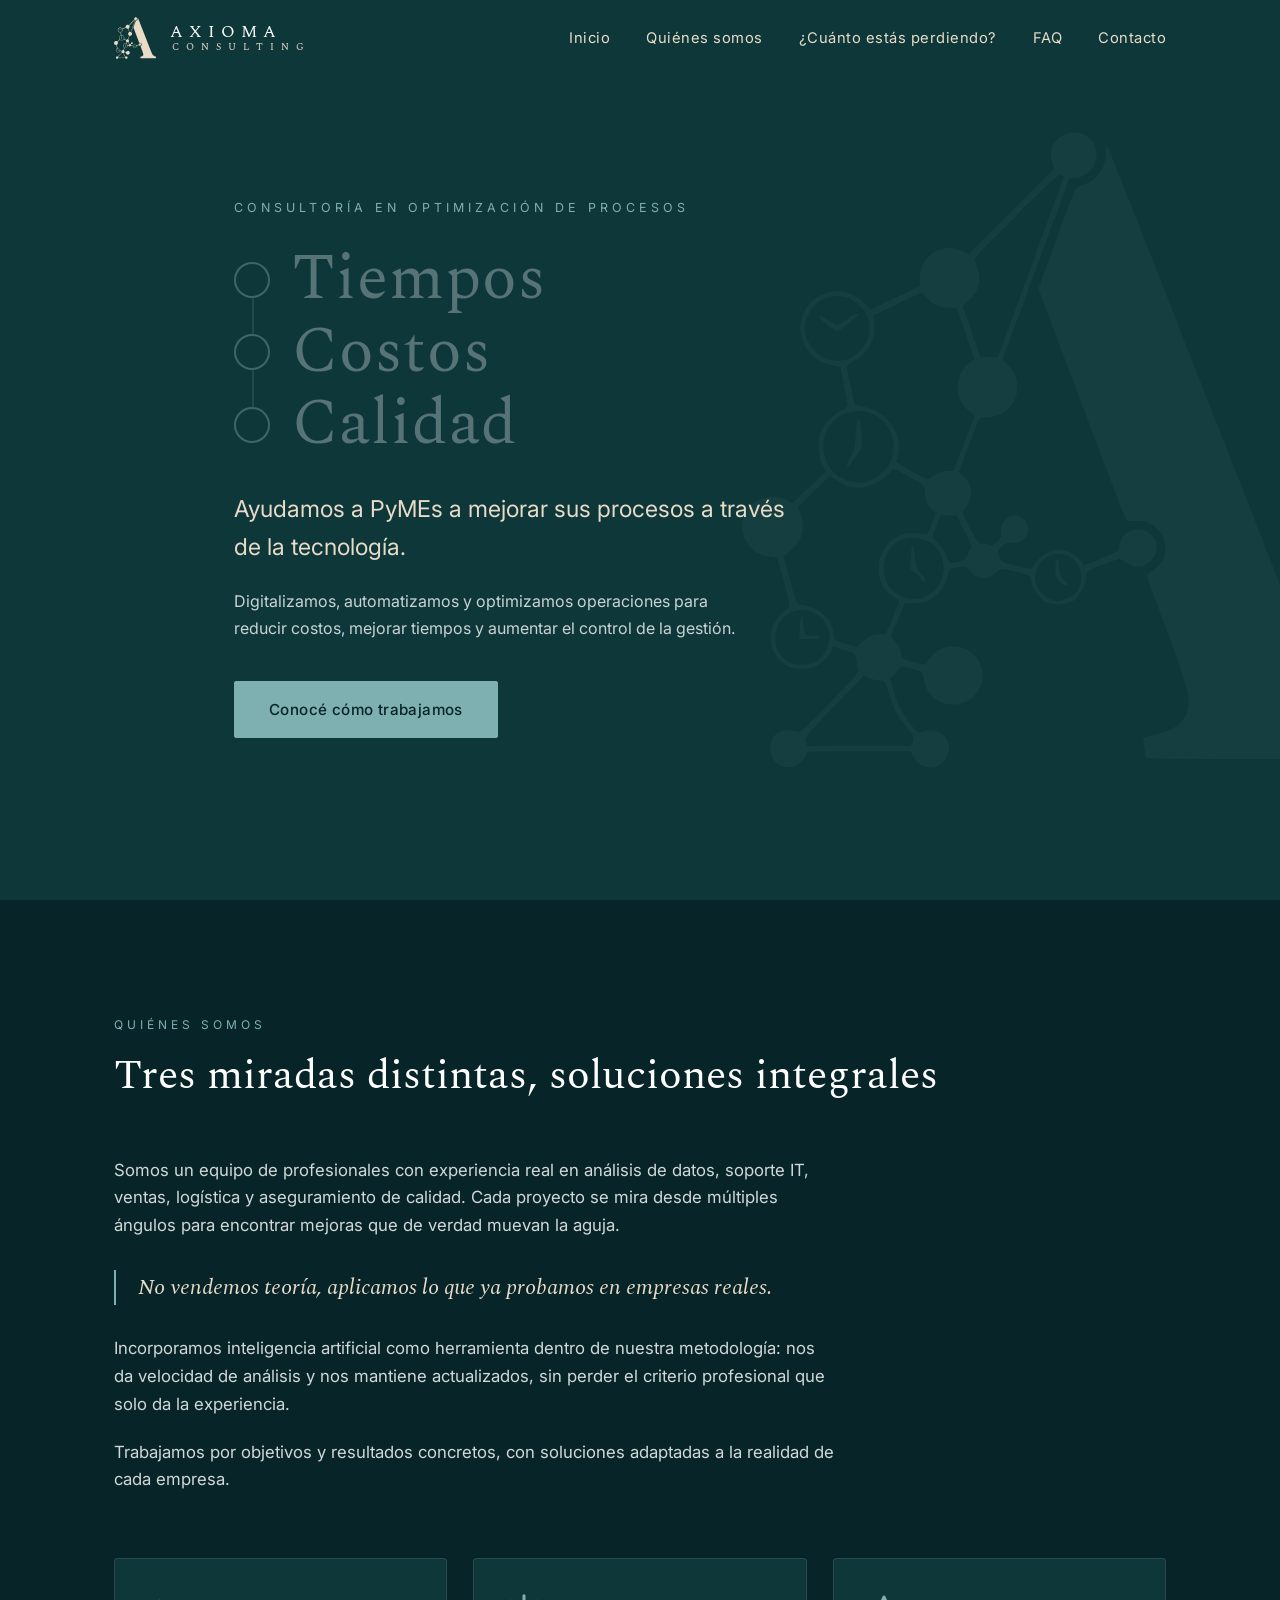
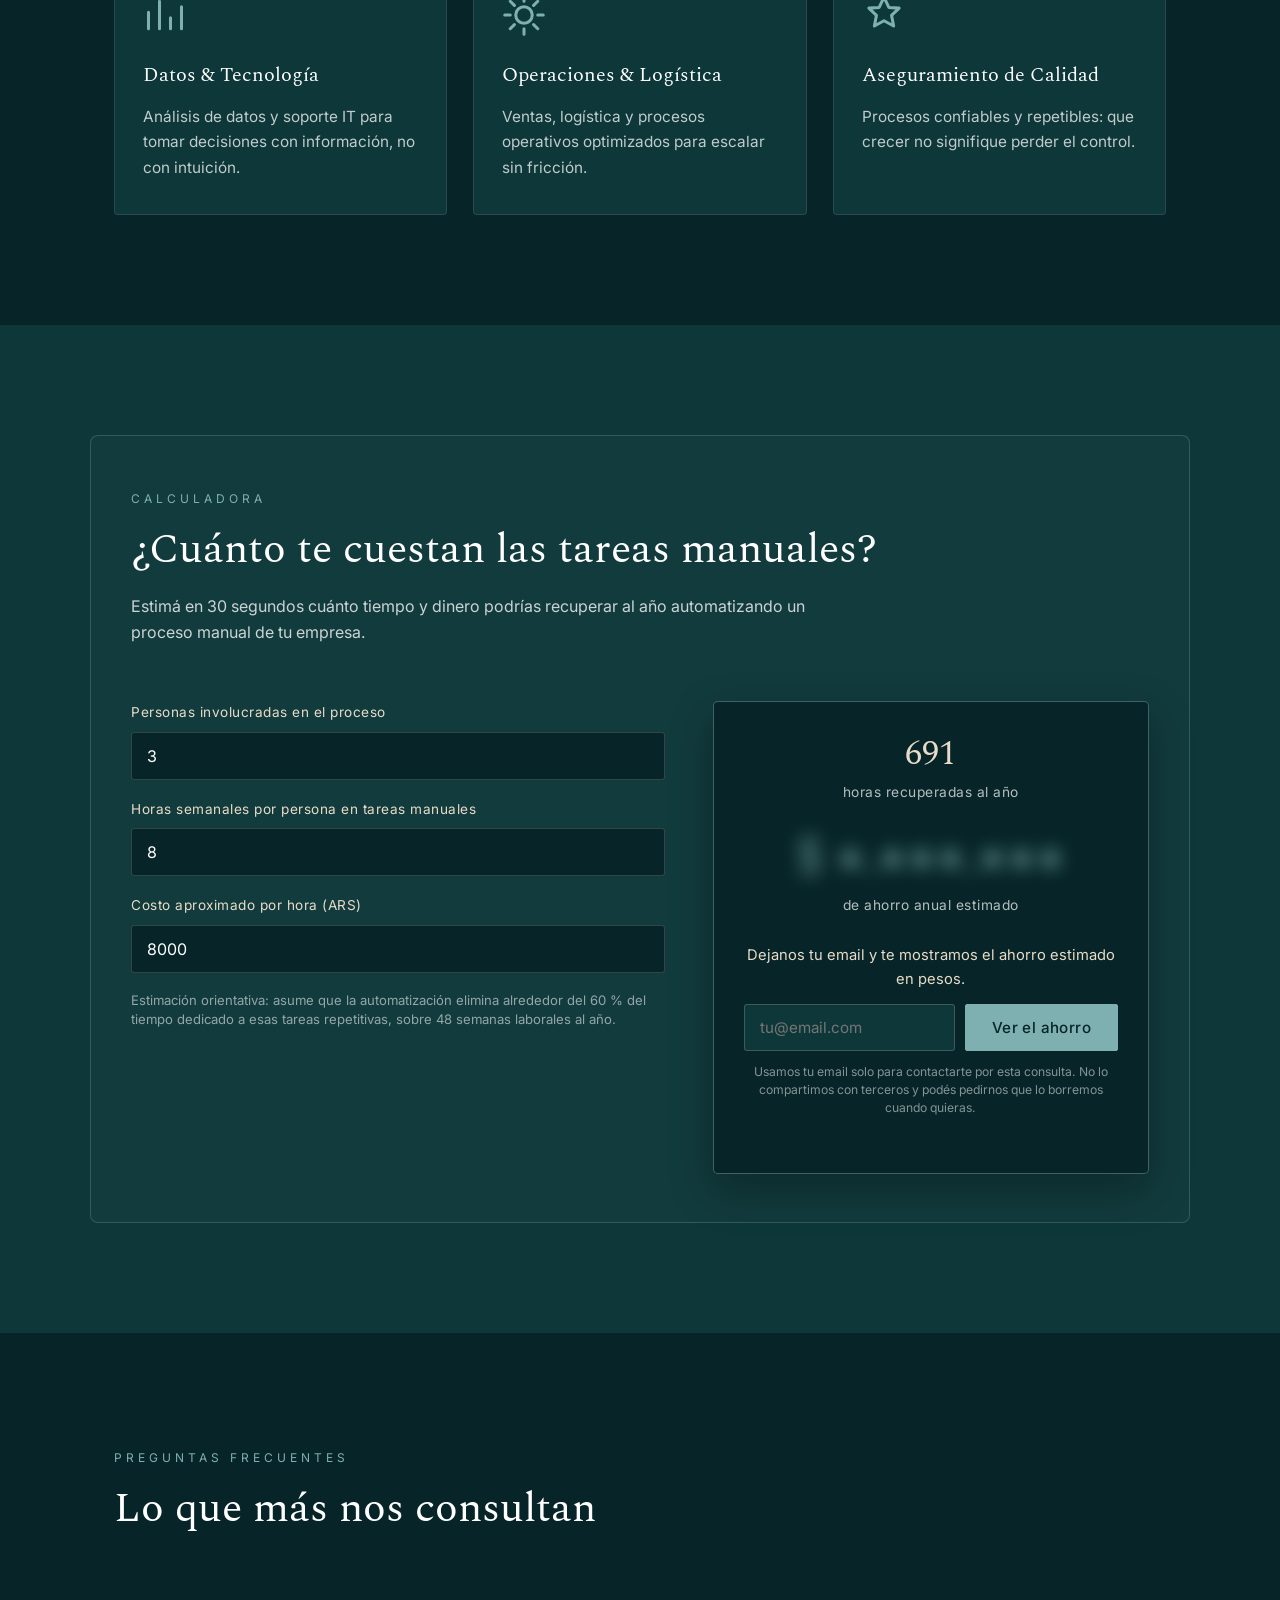
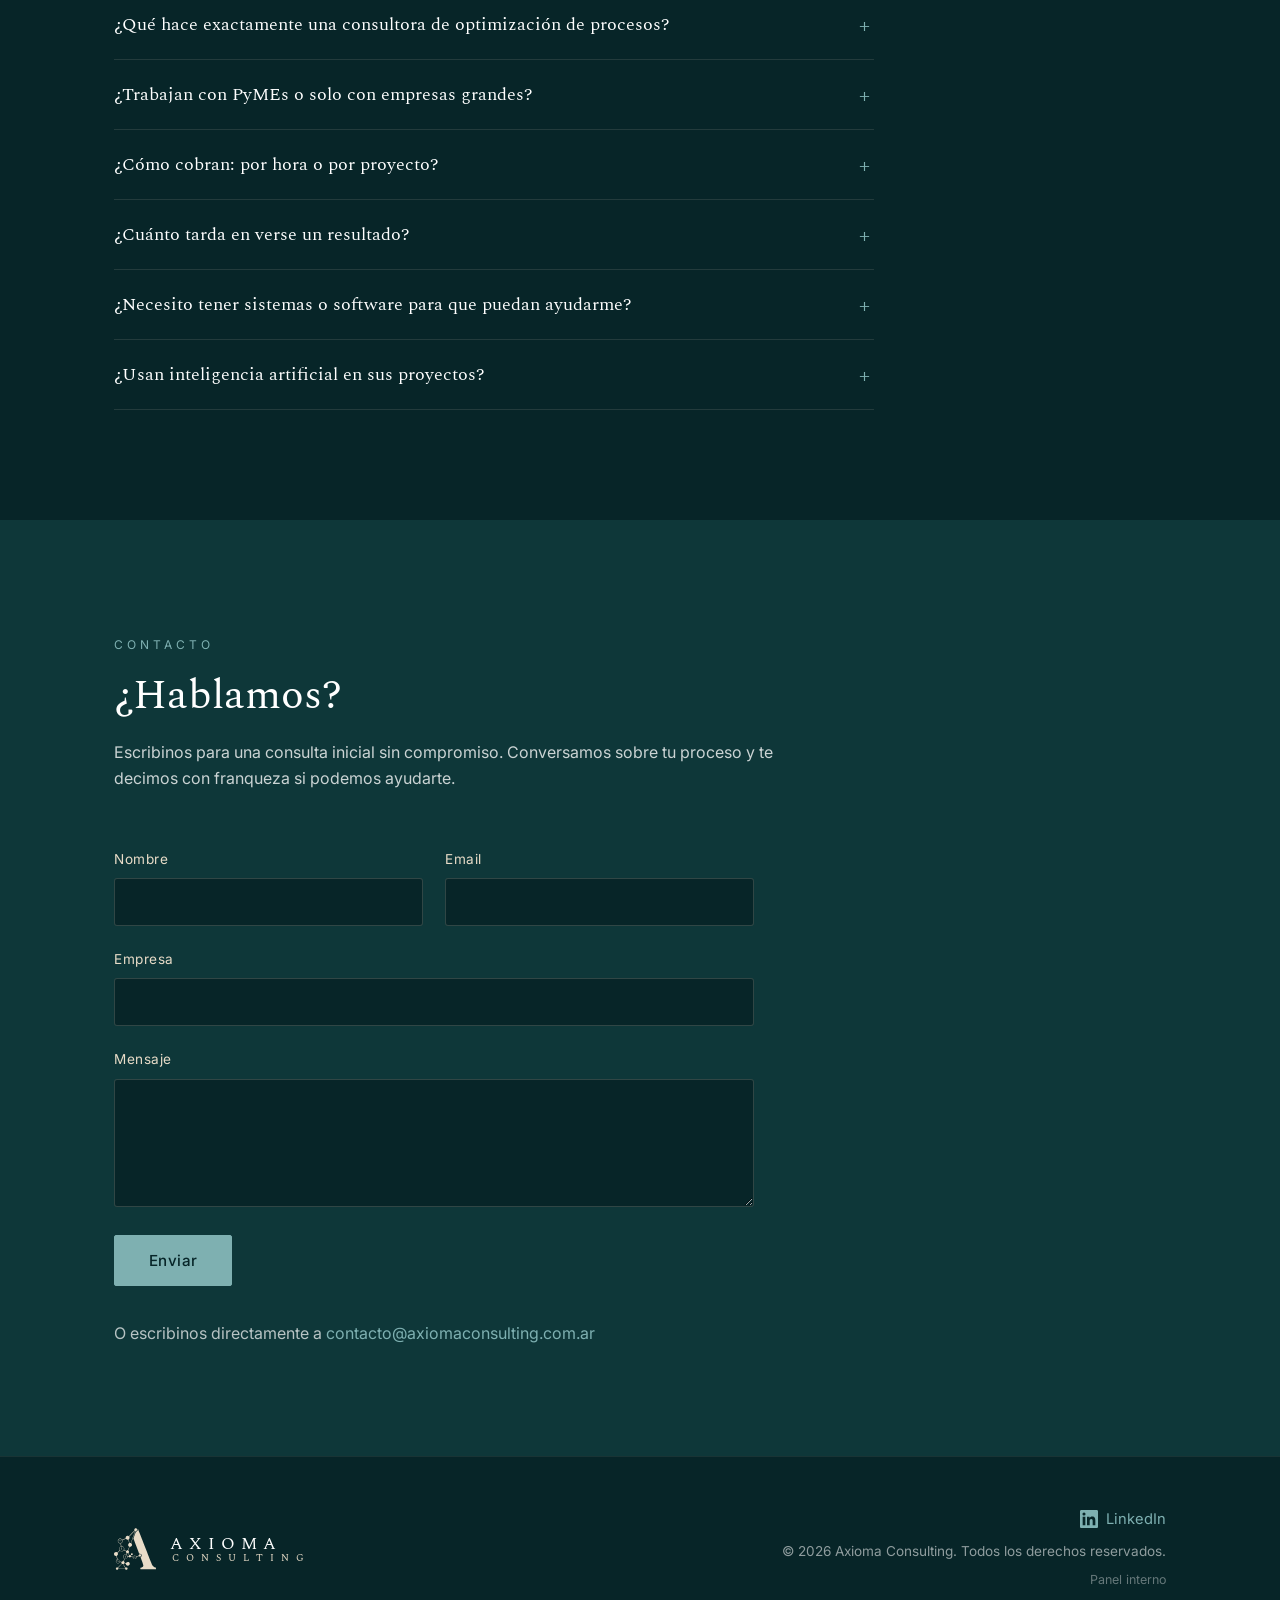
==== commit 2518a0bd: "Quita el halo, enmarca la calculadora y la renombra - Se elimina el halo (filete + resplandor): los " ====
--- a/index.html
+++ b/index.html
@@ -146,7 +146,7 @@
       <nav class="nav-links" aria-label="Navegación principal">
         <a href="#inicio">Inicio</a>
         <a href="#quienes-somos">Quiénes somos</a>
-        <a href="#calculadora">Calculadora</a>
+        <a href="#ROI">¿Cuánto estás perdiendo?</a>
         <a href="#faq">FAQ</a>
         <a href="#contacto">Contacto</a>
       </nav>
@@ -259,9 +259,9 @@
     </section>
 
     <!-- ============================================================
-         CALCULADORA DE AHORRO / ROI
+         CALCULADORA ROI — ¿Cuánto estás perdiendo?
          ============================================================ -->
-    <section class="section calculadora" id="calculadora">
+    <section class="section calculadora" id="ROI">
       <div class="container">
         <div class="section-head reveal">
           <span class="section-kicker" data-key="calc.kicker">Calculadora</span>
--- a/styles.css
+++ b/styles.css
@@ -367,33 +367,19 @@
 /* La calculadora es el momento de conversion de la pagina: se distingue con
    un filete superior y un resplandor teal detras de la tarjeta de resultados,
    sin salirse de la paleta ni romper la sobriedad del resto. */
+/* La calculadora es el momento de conversion de la pagina. Se distingue con
+   un marco sobrio en vez de efectos de luz: los degradados sutiles se
+   comportan distinto segun pantalla y densidad, y un borde no. */
 .calculadora {
-  position: relative;
   background: var(--green-deep);
-  overflow: hidden;
-}
-.calculadora::before {
-  content: "";
-  position: absolute;
-  left: 0; right: 0; top: 0;
-  height: 1px;
-  background: linear-gradient(90deg, transparent, rgba(126, 176, 177, 0.55), transparent);
-}
-/* Resplandor detras de la tarjeta. Va en el lado del resultado. */
-.calculadora::after {
-  content: "";
-  position: absolute;
-  right: 6%;
-  top: 55%;
-  width: min(70vw, 620px);
-  height: min(70vw, 620px);
-  transform: translateY(-50%);
-  border-radius: 50%;
-  background: radial-gradient(circle, rgba(126, 176, 177, 0.16), transparent 68%);
-  pointer-events: none;
-}
-/* El contenido va por encima del resplandor. */
-.calculadora > .container { position: relative; z-index: 1; }
+  padding: 110px 24px;
+}
+.calculadora .container {
+  padding: 48px 40px;
+  border: 1px solid rgba(126, 176, 177, 0.28);
+  border-radius: 8px;
+  background: rgba(126, 176, 177, 0.04);
+}
 .calc {
   display: grid;
   grid-template-columns: 1fr;
@@ -662,6 +648,8 @@
 
 @media (max-width: 560px) {
   .section { padding: 80px 0; }
+  .calculadora { padding: 80px 16px; }
+  .calculadora .container { padding: 30px 20px; }
   .form-row { grid-template-columns: 1fr; gap: 0; }
   .footer-inner { flex-direction: column; align-items: flex-start; }
   .footer-meta { align-items: flex-start; }
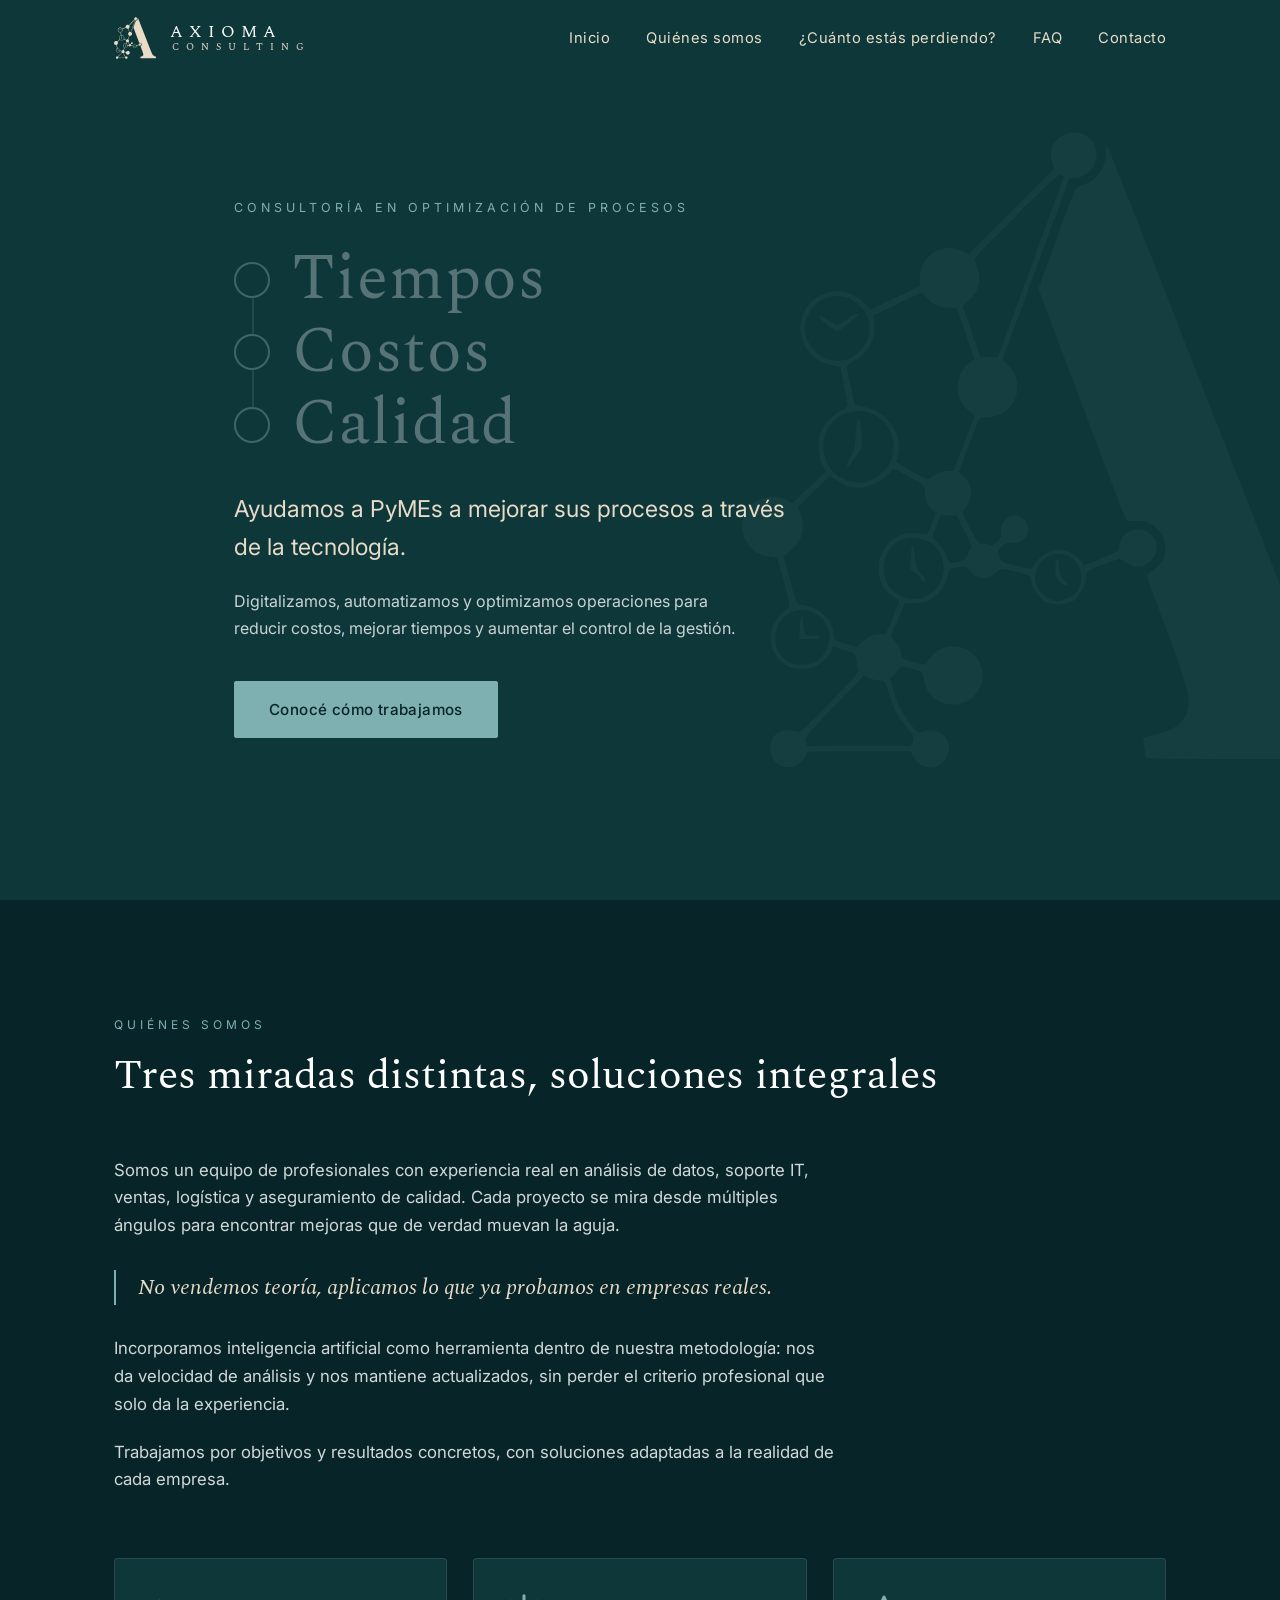
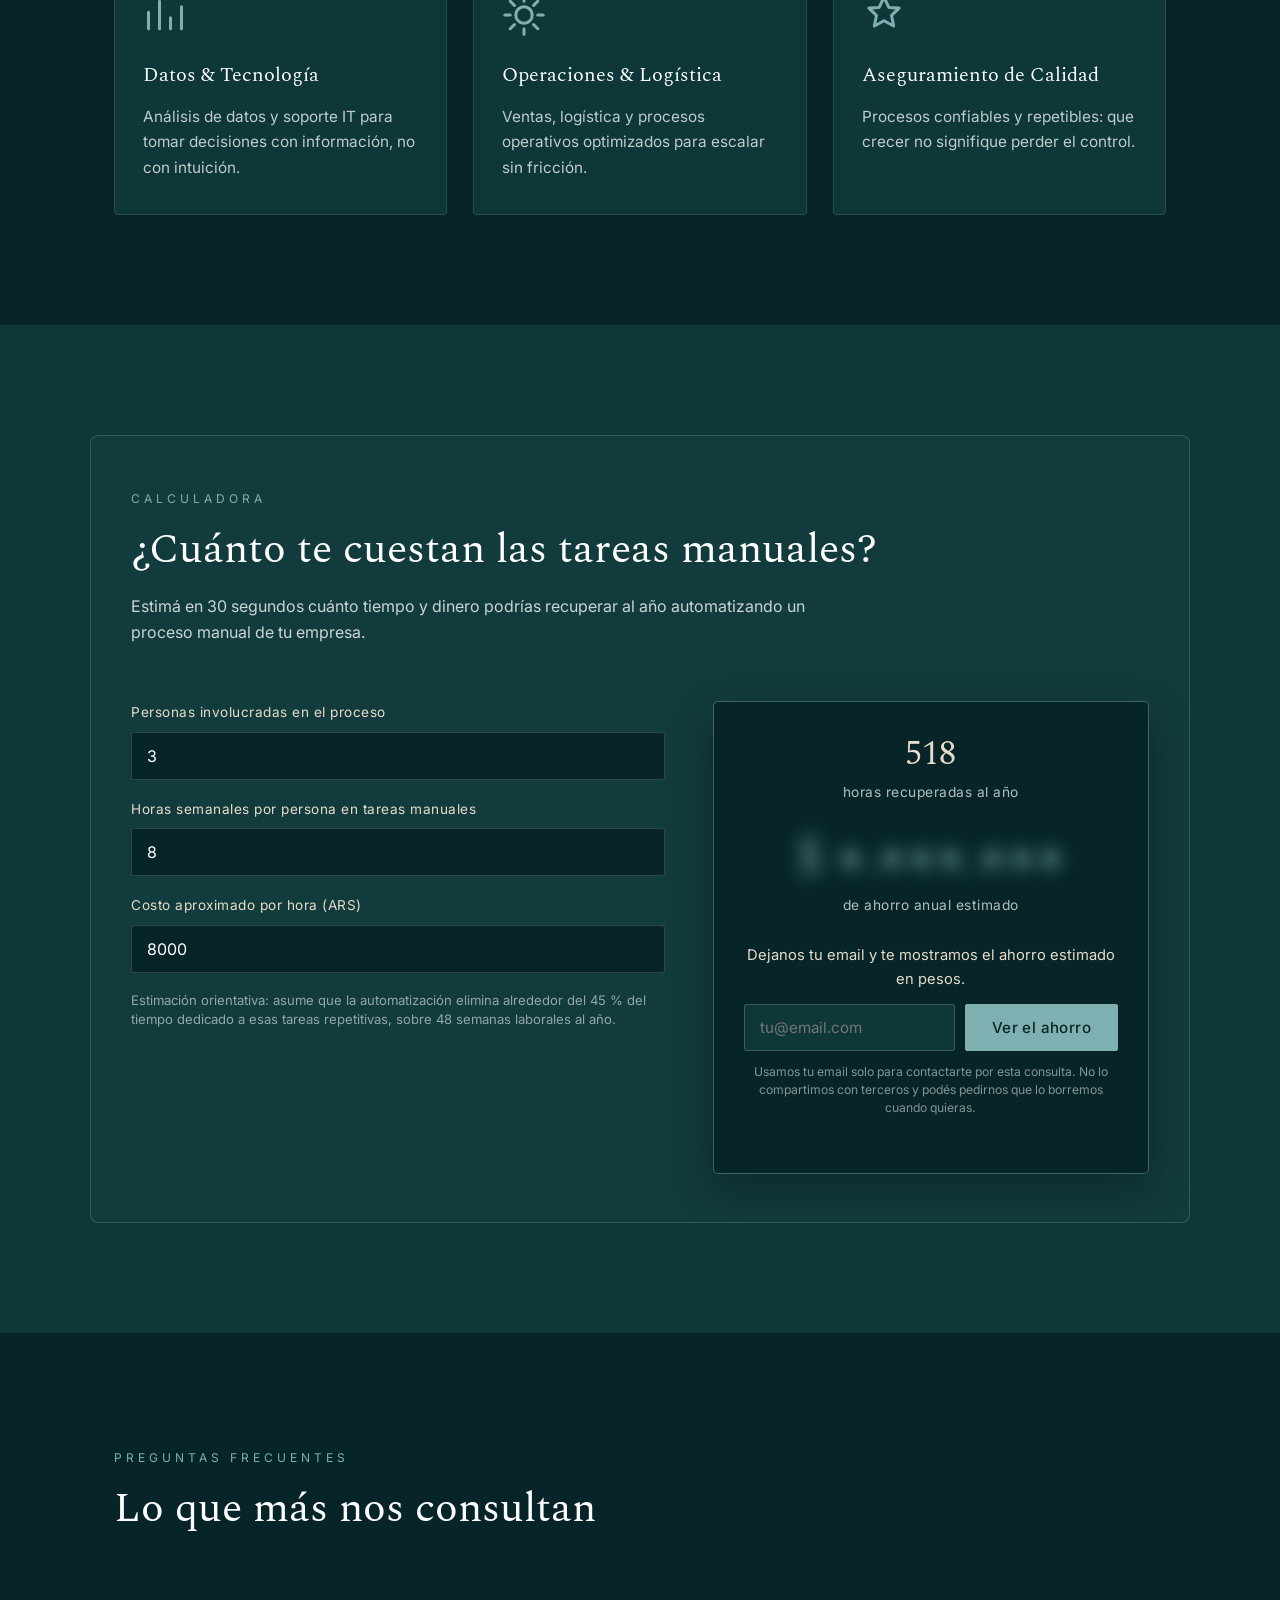
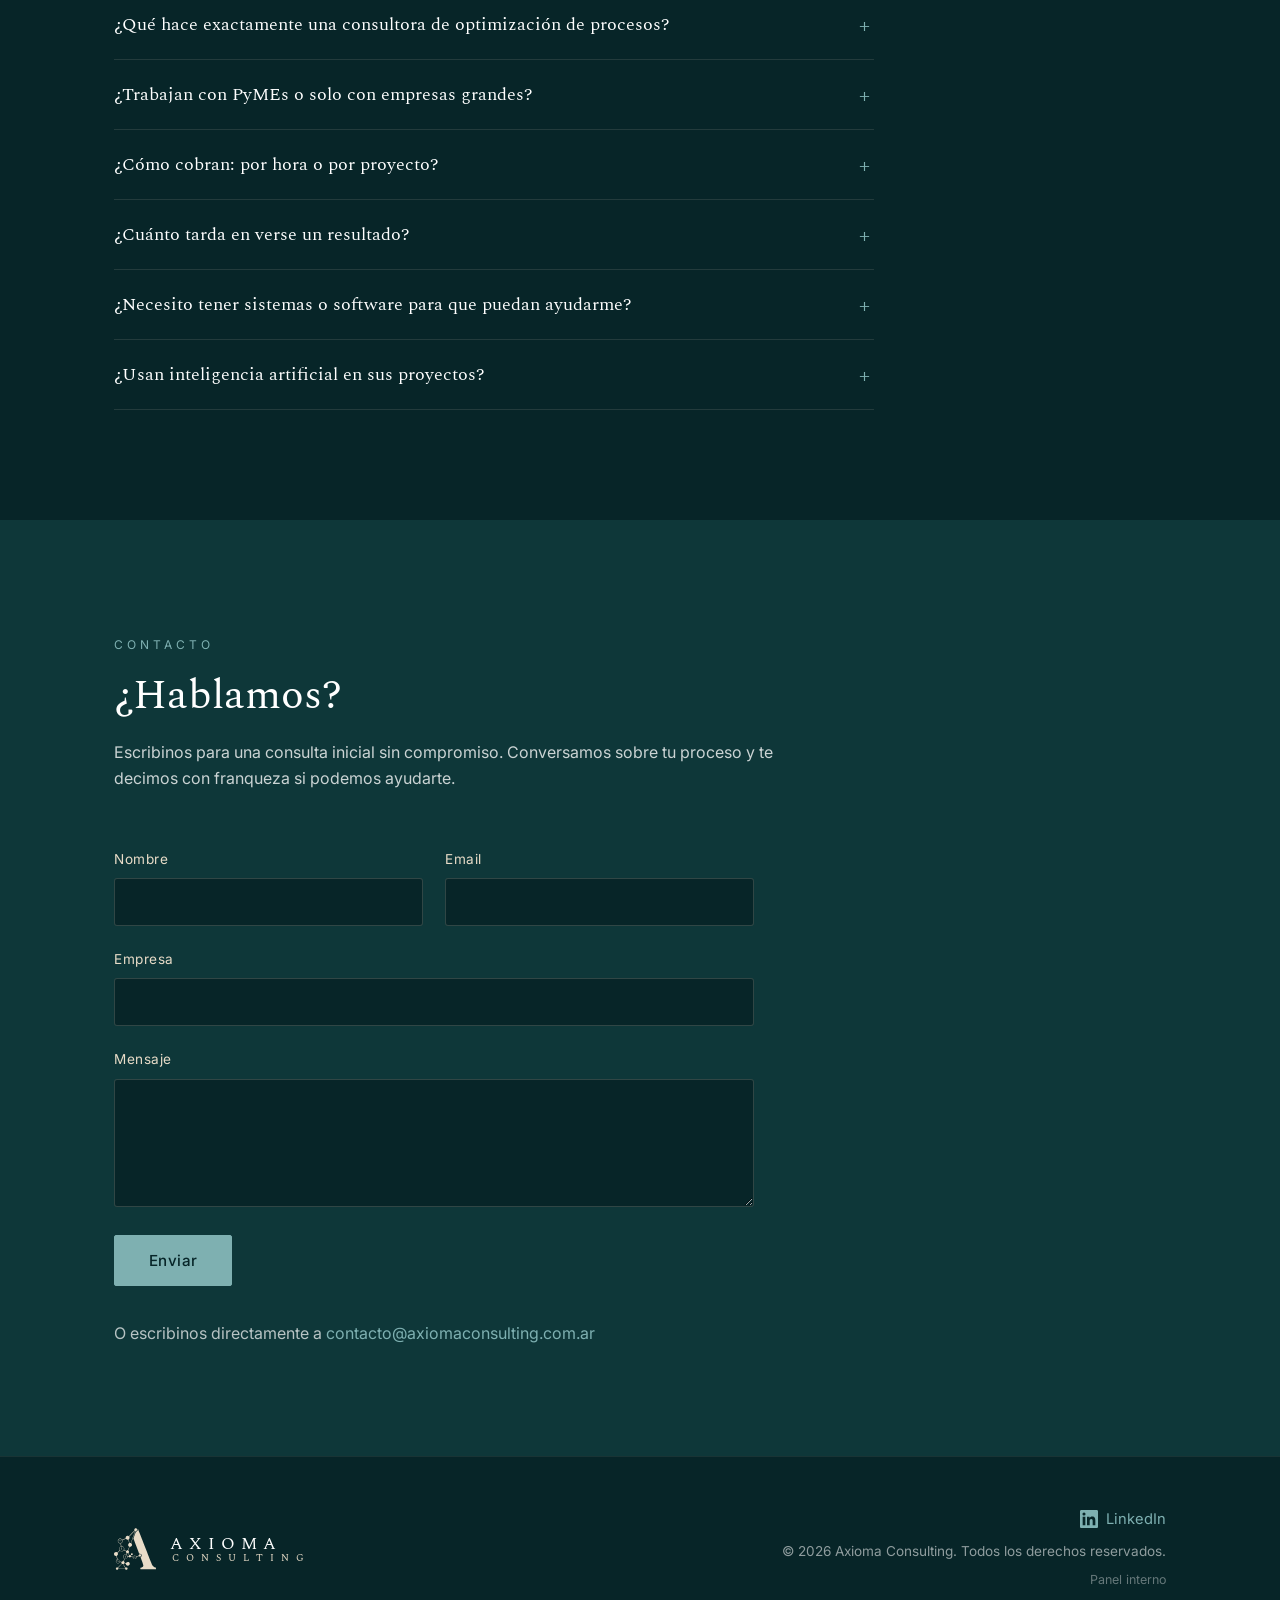
==== commit 3e5d9d1b: "Baja el supuesto de la calculadora del 60% al 45% El factor de tiempo recuperable pasa a 0.45, un su" ====
--- a/index.html
+++ b/index.html
@@ -4,7 +4,7 @@
   <meta charset="UTF-8" />
   <meta name="viewport" content="width=device-width, initial-scale=1.0" />
   <title>Optimización de Procesos para PyMEs | Axioma Consulting Argentina</title>
-  <meta name="description" content="Consultora de optimización de procesos para PyMEs en Argentina. Digitalizamos y automatizamos operaciones para reducir costos y mejorar tiempos. Calculá tu ahorro estimado." />
+  <meta name="description" content="Optimización de procesos para PyMEs en Argentina. Digitalizamos y automatizamos operaciones para reducir costos y tiempos. Calculá cuánto estás perdiendo." />
   <link rel="canonical" href="https://www.axiomaconsulting.com.ar/" />
   <meta name="robots" content="index, follow, max-image-preview:large, max-snippet:-1" />
   <meta name="author" content="Axioma Consulting" />
@@ -291,7 +291,7 @@
                  respaldo por si el JS no llega a ejecutarse. -->
             <p class="calc-note">
               Estimación orientativa: asume que la automatización elimina alrededor del
-              <span id="calcFactorPct">60</span>&nbsp;% del tiempo dedicado a esas tareas
+              <span id="calcFactorPct">45</span>&nbsp;% del tiempo dedicado a esas tareas
               repetitivas, sobre <span id="calcSemanas">48</span> semanas laborales al año.
             </p>
           </form>
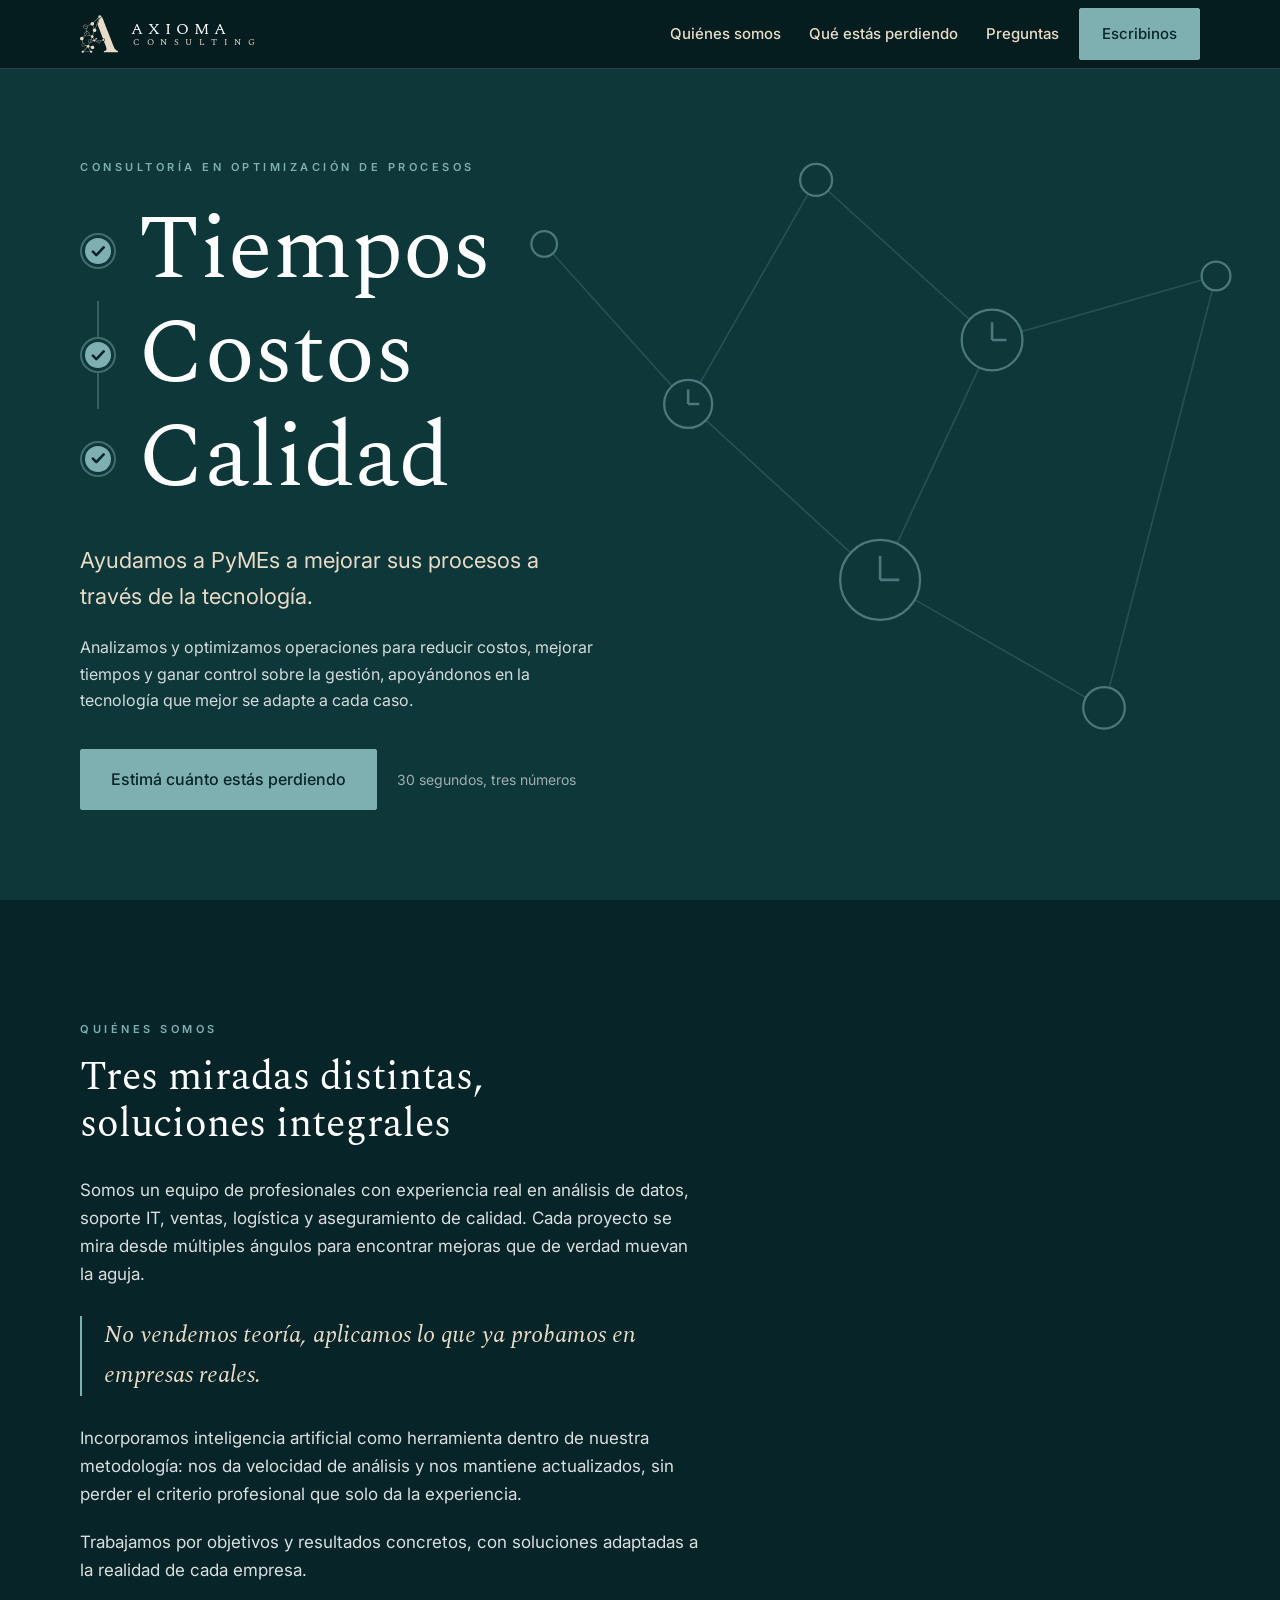
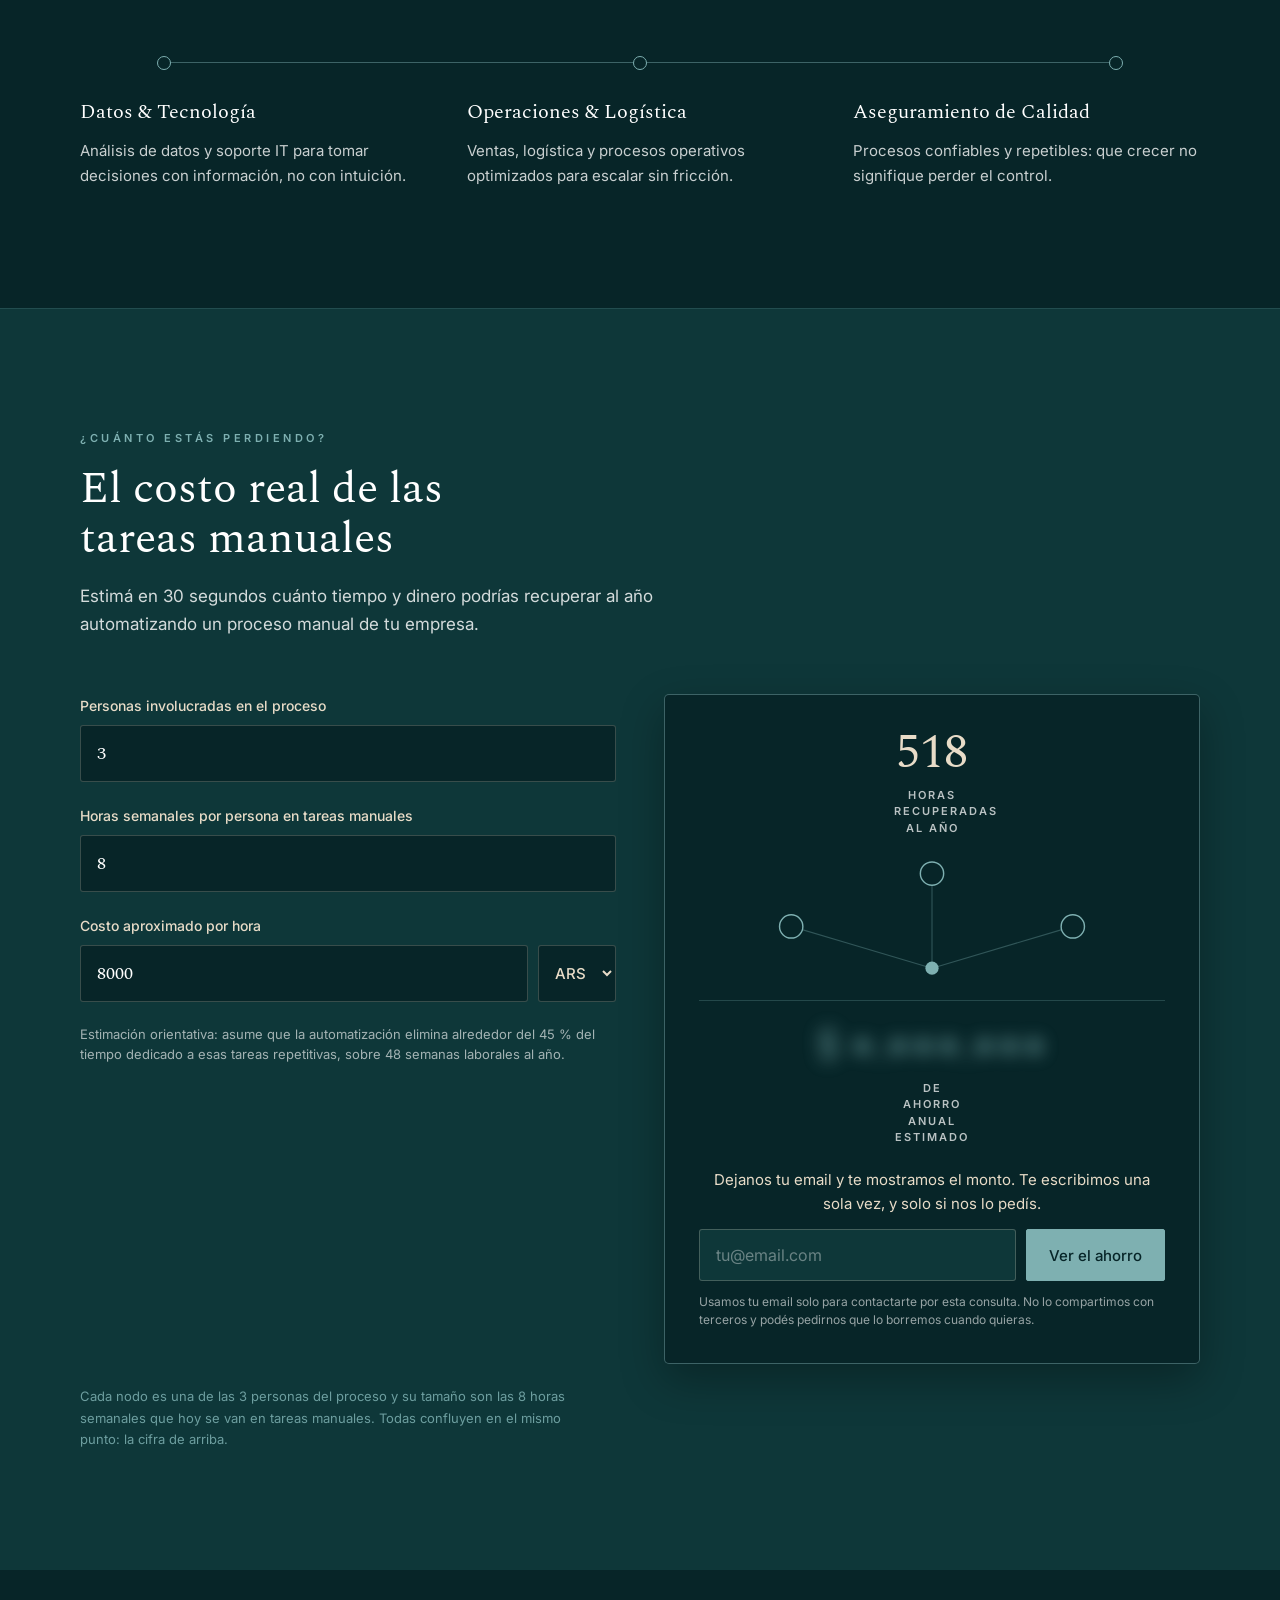
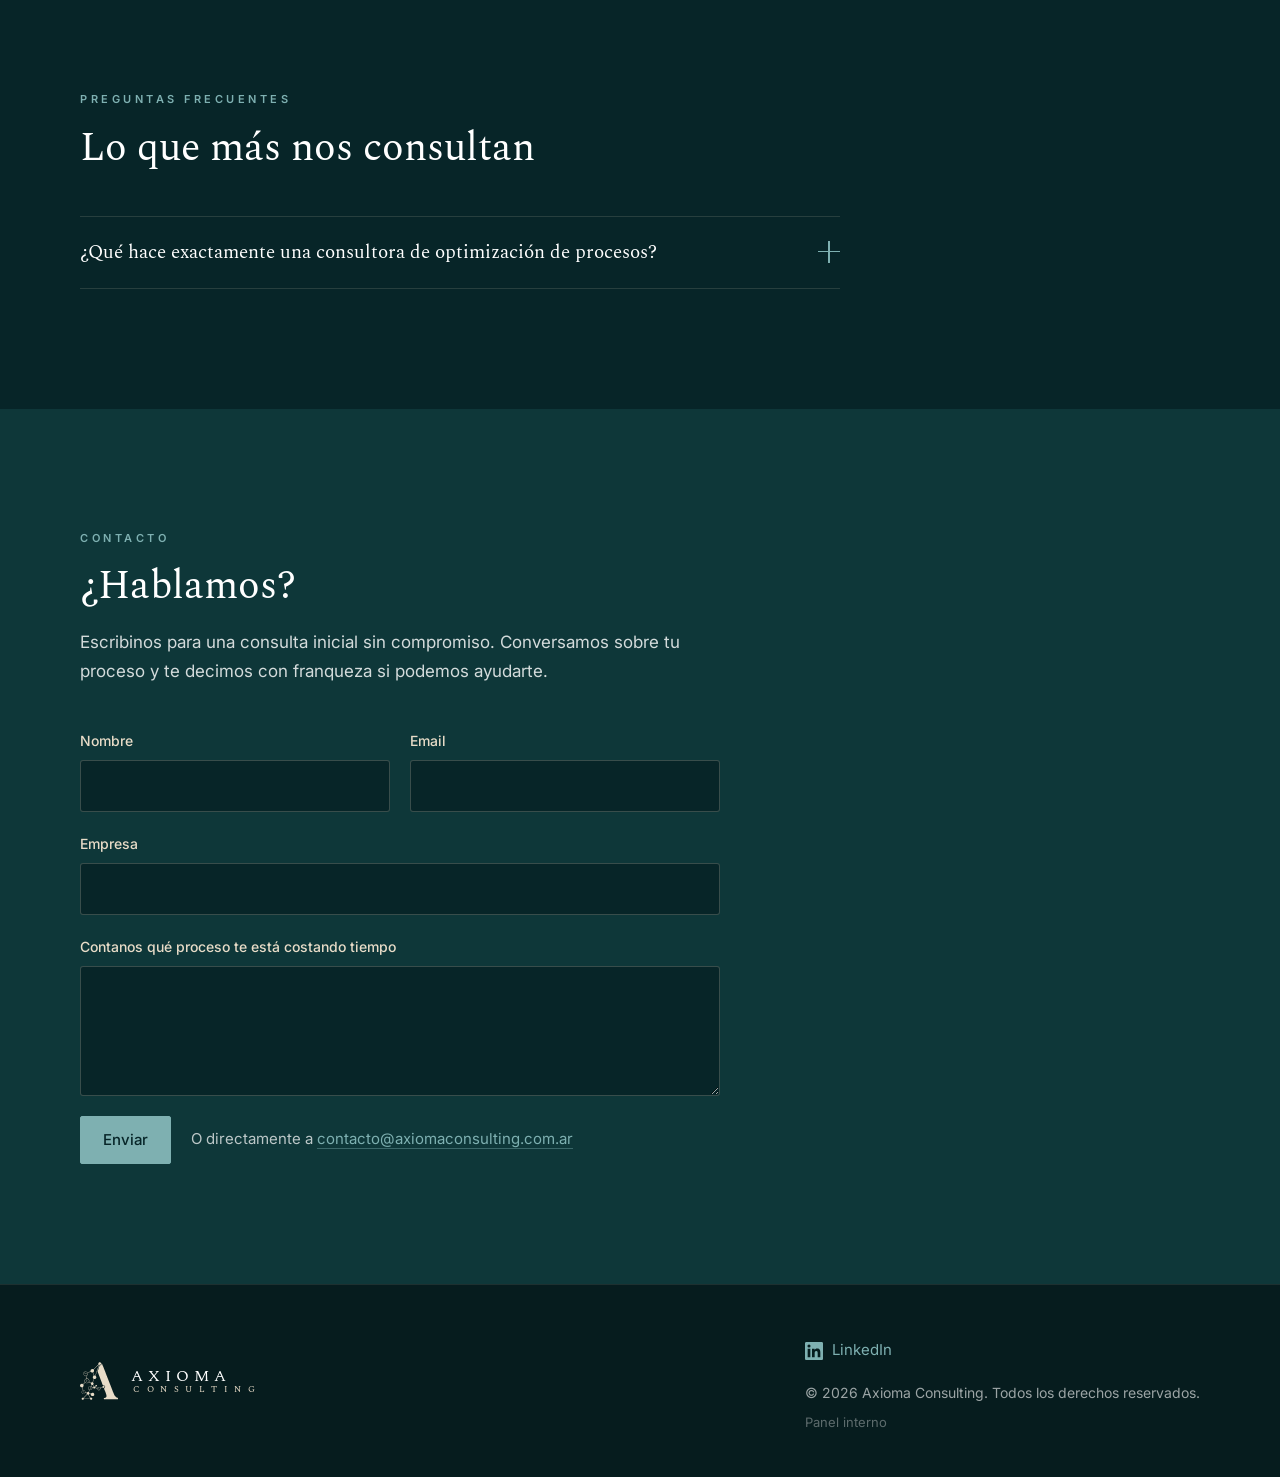
==== commit fce5816c: "Rediseno completo del sitio, portado desde Claude Design Se reemplaza el markup, los estilos y las i" ====
--- a/index.html
+++ b/index.html
@@ -114,9 +114,8 @@
 </head>
 <body>
 
-  <!-- ============================================================
-       LOGO REUTILIZABLE (símbolo)  — se clona vía <use>
-       ============================================================ -->
+  <a class="skip-link" href="#contenido">Saltar al contenido</a>
+
   <svg width="0" height="0" style="position:absolute" aria-hidden="true">
     <defs>
       <!-- Logo oficial de Axioma: la "Á" serif construida con red de nodos y relojes.
@@ -131,70 +130,89 @@
   </svg>
 
   <!-- ============================================================
-       HEADER / NAVBAR
+       ENCABEZADO
        ============================================================ -->
-  <header class="navbar" id="navbar">
-    <div class="container nav-inner">
-      <a href="#inicio" class="brand" aria-label="Axioma Consulting — Inicio">
-        <svg class="brand-mark" aria-hidden="true"><use href="#axioma-mark" /></svg>
+  <header class="site-header" id="navbar">
+    <div class="header-inner">
+      <a class="brand" href="#inicio" aria-label="Axioma Consulting — Inicio">
+        <svg class="brand-mark" aria-hidden="true"><use href="#axioma-mark"></use></svg>
         <span class="brand-text">
           <span class="brand-name">AXIOMA</span>
           <span class="brand-sub">CONSULTING</span>
         </span>
       </a>
 
-      <nav class="nav-links" aria-label="Navegación principal">
-        <a href="#inicio">Inicio</a>
-        <a href="#quienes-somos">Quiénes somos</a>
-        <a href="#ROI">¿Cuánto estás perdiendo?</a>
-        <a href="#faq">FAQ</a>
-        <a href="#contacto">Contacto</a>
-      </nav>
-
-      <button class="nav-toggle" id="navToggle" aria-label="Abrir menú" aria-expanded="false">
-        <span></span><span></span><span></span>
-      </button>
+      <div class="header-actions">
+        <nav class="nav-main" id="navMain" aria-label="Navegación principal" data-abierto="false">
+          <a href="#quienes-somos">Quiénes somos</a>
+          <a href="#ROI">Qué estás perdiendo</a>
+          <a href="#faq">Preguntas</a>
+        </nav>
+        <a class="btn btn-primary nav-cta" href="#contacto">Escribinos</a>
+        <button type="button" class="nav-toggle" id="navToggle" aria-label="Abrir menú"
+                aria-expanded="false" aria-controls="navMain">
+          <span></span><span></span><span></span>
+        </button>
+      </div>
     </div>
   </header>
 
-  <main>
+  <main id="contenido">
+
     <!-- ============================================================
          HERO
          ============================================================ -->
-    <section class="hero" id="inicio">
-      <svg class="hero-bg-mark" aria-hidden="true"><use href="#axioma-mark" /></svg>
-      <div class="container hero-inner reveal">
-        <p class="hero-eyebrow" data-key="hero.eyebrow">Consultoría en Optimización de Procesos</p>
-
-        <!-- Pilares: tres palabras grandes que se iluminan y se "checkean"
-             en secuencia (Tiempos -> Costos -> Calidad), en loop. -->
-        <h1 class="pillars" aria-label="Tiempos, Costos, Calidad">
-          <span class="pillar pillar--1">
+    <section class="section hero" id="inicio">
+      <svg class="hero-net" viewBox="0 0 760 520" preserveAspectRatio="xMaxYMid slice" aria-hidden="true">
+        <g stroke="#7eb0b1" stroke-width="1" fill="none" opacity="0.4">
+          <path d="M470 70 L580 170 L510 320 M580 170 L720 130 M510 320 L650 400 M470 70 L390 210 L510 320 M390 210 L300 110 M650 400 L720 130"></path>
+        </g>
+        <g fill="#0e3739" stroke="#7eb0b1" stroke-width="1.4">
+          <g class="net-node net-node--a" style="--d:.80s"><circle cx="470" cy="70" r="10"></circle></g>
+          <g class="net-node net-node--b" style="--d:.84s"><circle cx="580" cy="170" r="19"></circle><path d="M580 170 v-11 M580 170 h9" stroke="#7eb0b1" stroke-width="1.6" fill="none"></path></g>
+          <g class="net-node net-node--c" style="--d:.88s"><circle cx="720" cy="130" r="9"></circle></g>
+          <g class="net-node net-node--a" style="--d:.92s"><circle cx="510" cy="320" r="25"></circle><path d="M510 320 v-15 M510 320 h12" stroke="#7eb0b1" stroke-width="1.6" fill="none"></path></g>
+          <g class="net-node net-node--c" style="--d:.96s"><circle cx="650" cy="400" r="13"></circle></g>
+          <g class="net-node net-node--b" style="--d:1s"><circle cx="390" cy="210" r="15"></circle><path d="M390 210 v-9 M390 210 h7" stroke="#7eb0b1" stroke-width="1.6" fill="none"></path></g>
+          <g class="net-node net-node--a" style="--d:1.04s"><circle cx="300" cy="110" r="8"></circle></g>
+        </g>
+      </svg>
+
+      <div class="container hero-inner">
+        <p class="eyebrow anim-up" data-key="hero.eyebrow">Consultoría en Optimización de Procesos</p>
+
+        <h1 class="pillars">
+          <span class="pillars-line" aria-hidden="true"></span>
+          <span class="pillar">
             <span class="pillar-box" aria-hidden="true">
-              <svg class="pillar-check" viewBox="0 0 24 24"><path d="M5 12.5l4.5 4.5L19 7" /></svg>
+              <span class="pillar-fill" style="--d:.38s"></span>
+              <svg class="pillar-check" viewBox="0 0 24 24" style="--d:.54s"><path d="M5 12.5l4.5 4.5L19 7"></path></svg>
             </span>
-            <span class="pillar-text" data-key="hero.pillar1">Tiempos</span>
+            <span class="pillar-text anim-up" data-key="hero.pillar1">Tiempos</span>
           </span>
-          <span class="pillar pillar--2">
+          <span class="pillar">
             <span class="pillar-box" aria-hidden="true">
-              <svg class="pillar-check" viewBox="0 0 24 24"><path d="M5 12.5l4.5 4.5L19 7" /></svg>
+              <span class="pillar-fill" style="--d:.5s"></span>
+              <svg class="pillar-check" viewBox="0 0 24 24" style="--d:.66s"><path d="M5 12.5l4.5 4.5L19 7"></path></svg>
             </span>
-            <span class="pillar-text" data-key="hero.pillar2">Costos</span>
+            <span class="pillar-text anim-up" style="--d:.09s" data-key="hero.pillar2">Costos</span>
           </span>
-          <span class="pillar pillar--3">
+          <span class="pillar">
             <span class="pillar-box" aria-hidden="true">
-              <svg class="pillar-check" viewBox="0 0 24 24"><path d="M5 12.5l4.5 4.5L19 7" /></svg>
+              <span class="pillar-fill" style="--d:.62s"></span>
+              <svg class="pillar-check" viewBox="0 0 24 24" style="--d:.78s"><path d="M5 12.5l4.5 4.5L19 7"></path></svg>
             </span>
-            <span class="pillar-text" data-key="hero.pillar3">Calidad</span>
+            <span class="pillar-text anim-up" style="--d:.18s" data-key="hero.pillar3">Calidad</span>
           </span>
         </h1>
 
-        <p class="hero-subtitle" data-key="hero.subtitle">Ayudamos a PyMEs a mejorar sus procesos a través de la tecnología.</p>
-        <p class="hero-lead" data-key="hero.lead1">
-          Digitalizamos, automatizamos y optimizamos operaciones para reducir costos,
-          mejorar tiempos y aumentar el control de la gestión.
-        </p>
-        <a href="#quienes-somos" class="btn btn-primary" data-key="hero.cta">Conocé cómo trabajamos</a>
+        <p class="hero-subtitle anim-up" style="--d:.26s" data-key="hero.subtitle">Ayudamos a PyMEs a mejorar sus procesos a través de la tecnología.</p>
+        <p class="hero-lead anim-up" style="--d:.32s" data-key="hero.lead1">Analizamos y optimizamos operaciones para reducir costos, mejorar tiempos y ganar control sobre la gestión, apoyándonos en la tecnología que mejor se adapte a cada caso.</p>
+
+        <div class="hero-actions anim-up" style="--d:.38s">
+          <a class="btn btn-primary btn-lg" href="#ROI" data-key="hero.cta">Estimá cuánto estás perdiendo</a>
+          <span class="hero-cta-nota" data-key="hero.ctaNota">30 segundos, tres números</span>
+        </div>
       </div>
     </section>
 
@@ -203,57 +221,36 @@
          ============================================================ -->
     <section class="section quienes" id="quienes-somos">
       <div class="container">
-        <div class="section-head reveal">
-          <span class="section-kicker" data-key="quienes.kicker">Quiénes somos</span>
-          <h2 class="section-title" data-key="quienes.title">Tres miradas distintas, soluciones integrales</h2>
-        </div>
-
-        <div class="quienes-body reveal">
-          <p data-key="quienes.p1">
-            Somos un equipo de profesionales con experiencia real en análisis de datos,
-            soporte IT, ventas, logística y aseguramiento de calidad. Cada proyecto se
-            mira desde múltiples ángulos para encontrar mejoras que de verdad muevan la aguja.
-          </p>
-          <p class="highlight" data-key="quienes.highlight">
-            No vendemos teoría, aplicamos lo que ya probamos en empresas reales.
-          </p>
-          <p data-key="quienes.p2">
-            Incorporamos inteligencia artificial como herramienta dentro de nuestra
-            metodología: nos da velocidad de análisis y nos mantiene actualizados, sin
-            perder el criterio profesional que solo da la experiencia.
-          </p>
-          <p data-key="quienes.p3">
-            Trabajamos por objetivos y resultados concretos, con soluciones adaptadas a la realidad de cada empresa.
-          </p>
-        </div>
-
-        <div class="cards">
-          <article class="card reveal">
-            <div class="card-icon" aria-hidden="true">
-              <!-- datos -->
-              <svg viewBox="0 0 32 32" fill="none"><path d="M4 26V14M12 26V6M20 26V18M28 26V10" stroke="#7eb0b1" stroke-width="2.2" stroke-linecap="round"/></svg>
-            </div>
-            <h3 data-key="card1.title">Datos &amp; Tecnología</h3>
-            <p data-key="card1.desc">Análisis de datos y soporte IT para tomar decisiones con información, no con intuición.</p>
-          </article>
-
-          <article class="card reveal">
-            <div class="card-icon" aria-hidden="true">
-              <!-- operaciones -->
-              <svg viewBox="0 0 32 32" fill="none"><circle cx="16" cy="16" r="6" stroke="#7eb0b1" stroke-width="2.2"/><path d="M16 2v4M16 26v4M2 16h4M26 16h4M6 6l3 3M23 23l3 3M26 6l-3 3M9 23l-3 3" stroke="#7eb0b1" stroke-width="2.2" stroke-linecap="round"/></svg>
-            </div>
-            <h3 data-key="card2.title">Operaciones &amp; Logística</h3>
-            <p data-key="card2.desc">Ventas, logística y procesos operativos optimizados para escalar sin fricción.</p>
-          </article>
-
-          <article class="card reveal">
-            <div class="card-icon" aria-hidden="true">
-              <!-- calidad -->
-              <svg viewBox="0 0 32 32" fill="none"><path d="M16 3l3.5 7.5L27 11l-5.5 5.3L23 24l-7-3.8L9 24l1.5-7.7L5 11l7.5-.5L16 3z" stroke="#7eb0b1" stroke-width="2.2" stroke-linejoin="round"/></svg>
-            </div>
-            <h3 data-key="card3.title">Aseguramiento de Calidad</h3>
-            <p data-key="card3.desc">Procesos confiables y repetibles: que crecer no signifique perder el control.</p>
-          </article>
+        <p class="eyebrow" data-key="quienes.kicker">Quiénes somos</p>
+        <h2 class="section-title" data-key="quienes.title">Tres miradas distintas, soluciones integrales</h2>
+
+        <div class="quienes-body">
+          <p data-key="quienes.p1">Somos un equipo de profesionales con experiencia real en análisis de datos, soporte IT, ventas, logística y aseguramiento de calidad. Cada proyecto se mira desde múltiples ángulos para encontrar mejoras que de verdad muevan la aguja.</p>
+          <p class="highlight" data-key="quienes.highlight">No vendemos teoría, aplicamos lo que ya probamos en empresas reales.</p>
+          <p data-key="quienes.p2">Incorporamos inteligencia artificial como herramienta dentro de nuestra metodología: nos da velocidad de análisis y nos mantiene actualizados, sin perder el criterio profesional que solo da la experiencia.</p>
+          <p data-key="quienes.p3">Trabajamos por objetivos y resultados concretos, con soluciones adaptadas a la realidad de cada empresa.</p>
+        </div>
+
+        <div class="cards-wrap">
+          <div class="cards-rule" aria-hidden="true">
+            <span class="rule-node"></span><span class="rule-line"></span>
+            <span class="rule-node"></span><span class="rule-line"></span>
+            <span class="rule-node"></span>
+          </div>
+          <div class="cards">
+            <div class="card">
+              <h3 data-key="card1.title">Datos &amp; Tecnología</h3>
+              <p data-key="card1.desc">Análisis de datos y soporte IT para tomar decisiones con información, no con intuición.</p>
+            </div>
+            <div class="card">
+              <h3 data-key="card2.title">Operaciones &amp; Logística</h3>
+              <p data-key="card2.desc">Ventas, logística y procesos operativos optimizados para escalar sin fricción.</p>
+            </div>
+            <div class="card">
+              <h3 data-key="card3.title">Aseguramiento de Calidad</h3>
+              <p data-key="card3.desc">Procesos confiables y repetibles: que crecer no signifique perder el control.</p>
+            </div>
+          </div>
         </div>
       </div>
     </section>
@@ -263,141 +260,99 @@
          ============================================================ -->
     <section class="section calculadora" id="ROI">
       <div class="container">
-        <div class="section-head reveal">
-          <span class="section-kicker" data-key="calc.kicker">Calculadora</span>
-          <h2 class="section-title" data-key="calc.title">¿Cuánto te cuestan las tareas manuales?</h2>
-          <p class="section-intro" data-key="calc.intro">
-            Estimá en 30 segundos cuánto tiempo y dinero podrías recuperar al año
-            automatizando un proceso manual de tu empresa.
-          </p>
-        </div>
-
-        <div class="calc reveal">
+        <p class="eyebrow" data-key="calc.kicker">¿Cuánto estás perdiendo?</p>
+        <h2 class="section-title" data-key="calc.title">El costo real de las tareas manuales</h2>
+        <p class="section-intro" data-key="calc.intro">Estimá en 30 segundos cuánto tiempo y dinero podrías recuperar al año automatizando un proceso manual de tu empresa.</p>
+
+        <div class="calc-grid">
           <form class="calc-form" id="calcForm" novalidate>
             <div class="field">
-              <label for="calcPersonas">Personas involucradas en el proceso</label>
-              <input type="number" id="calcPersonas" min="1" step="1" value="3" inputmode="numeric" required />
+              <label for="calcPersonas" data-key="calc.labelPersonas">Personas involucradas en el proceso</label>
+              <input type="number" id="calcPersonas" min="1" step="1" value="3" inputmode="numeric" />
             </div>
             <div class="field">
-              <label for="calcHoras">Horas semanales por persona en tareas manuales</label>
-              <input type="number" id="calcHoras" min="1" step="1" value="8" inputmode="numeric" required />
+              <label for="calcHoras" data-key="calc.labelHoras">Horas semanales por persona en tareas manuales</label>
+              <input type="number" id="calcHoras" min="1" step="1" value="8" inputmode="numeric" />
             </div>
             <div class="field">
-              <label for="calcCosto">Costo aproximado por hora (ARS)</label>
-              <input type="number" id="calcCosto" min="1" step="100" value="8000" inputmode="numeric" required />
-            </div>
-            <!-- Los dos números los escribe script.js desde sus constantes, para que
-                 el texto nunca pueda contradecir al cálculo. Los valores acá son el
-                 respaldo por si el JS no llega a ejecutarse. -->
-            <p class="calc-note">
-              Estimación orientativa: asume que la automatización elimina alrededor del
-              <span id="calcFactorPct">45</span>&nbsp;% del tiempo dedicado a esas tareas
-              repetitivas, sobre <span id="calcSemanas">48</span> semanas laborales al año.
-            </p>
+              <label for="calcCosto" data-key="calc.labelCosto">Costo aproximado por hora</label>
+              <div class="field-row">
+                <input type="number" id="calcCosto" min="1" step="100" value="8000" inputmode="numeric" />
+                <select id="calcMoneda" aria-label="Moneda">
+                  <option value="ARS">ARS</option>
+                  <option value="USD">USD</option>
+                  <option value="EUR">EUR</option>
+                </select>
+              </div>
+            </div>
+            <!-- El porcentaje y las semanas los escribe script.js desde sus constantes,
+                 para que el texto no pueda contradecir al cálculo. -->
+            <p class="calc-supuestos" data-key="calc.supuestos">Estimación orientativa: asume que la automatización elimina alrededor del <span id="calcFactorPct">45</span>&nbsp;% del tiempo dedicado a esas tareas repetitivas, sobre <span id="calcSemanas">48</span> semanas laborales al año.</p>
           </form>
 
-          <div class="calc-results" id="calcResults" aria-live="polite">
-            <div class="calc-result">
-              <span class="calc-result-value" id="calcHorasAnuales">—</span>
-              <span class="calc-result-label">horas recuperadas al año</span>
-            </div>
-
-            <!-- El ahorro en pesos se revela al dejar el email. -->
-            <div class="calc-result calc-result--main" id="calcAhorroBox">
-              <span class="calc-result-value" id="calcAhorroAnual">—</span>
-              <span class="calc-result-label">de ahorro anual estimado</span>
-            </div>
-
-            <form class="calc-gate" id="calcGate">
-              <p class="calc-gate-title">Dejanos tu email y te mostramos el ahorro estimado en pesos.</p>
-              <div class="calc-gate-row">
-                <label class="visually-hidden" for="calcEmail">Tu email</label>
-                <input type="email" id="calcEmail" name="email" placeholder="tu@email.com"
-                       autocomplete="email" required />
-                <button type="submit" class="btn btn-primary" id="calcGateBtn">Ver el ahorro</button>
+          <div class="calc-panel">
+            <div class="calc-live" aria-live="polite">
+              <div class="calc-figure-wrap">
+                <span class="calc-figure" id="calcHorasAnuales">—</span>
+                <span class="calc-figure-label" data-key="calc.labelHorasAnuales">Horas recuperadas al año</span>
               </div>
-              <!-- Trampa para bots: invisible para las personas. -->
-              <div class="calc-hp" aria-hidden="true">
-                <label for="calcWebsite">No completar</label>
-                <input type="text" id="calcWebsite" name="website" tabindex="-1" autocomplete="off" />
+
+              <div class="calc-net-wrap">
+                <svg class="calc-net" id="calcNet" viewBox="0 0 320 120" preserveAspectRatio="xMidYMid meet" aria-hidden="true"></svg>
               </div>
-              <p class="calc-gate-legal">
-                Usamos tu email solo para contactarte por esta consulta. No lo compartimos
-                con terceros y podés pedirnos que lo borremos cuando quieras.
-              </p>
-              <p class="calc-gate-error" id="calcGateError" role="alert" hidden></p>
-            </form>
-
-            <a href="#contacto" class="btn btn-primary calc-cta" id="calcCta" hidden>Quiero que lo analicemos</a>
-          </div>
-        </div>
+
+              <p class="calc-vacio" id="calcVacio" data-key="calc.vacio">Completá los tres campos y el estimado aparece solo. No hay botón de calcular.</p>
+
+              <div class="calc-resultado" id="calcResultado" hidden>
+                <div class="calc-monto-box">
+                  <span class="calc-monto" id="calcAhorroAnual">$ ●.●●●.●●●</span>
+                  <span class="calc-figure-label" data-key="calc.labelAhorro">De ahorro anual estimado</span>
+                </div>
+
+                <form class="calc-gate" id="calcGate" novalidate>
+                  <p class="gate-title" data-key="calc.gateTitle">Dejanos tu email y te mostramos el monto. Te escribimos una sola vez, y solo si nos lo pedís.</p>
+                  <div class="gate-row">
+                    <label class="visually-hidden" for="calcEmail">Tu email</label>
+                    <input type="email" id="calcEmail" placeholder="tu@email.com" autocomplete="email" />
+                    <button type="submit" class="btn btn-primary" id="calcGateBtn">
+                      <span class="spinner" hidden></span>
+                      <span class="btn-texto">Ver el ahorro</span>
+                    </button>
+                  </div>
+                  <!-- Trampa para bots: invisible para las personas. -->
+                  <div class="hp" aria-hidden="true">
+                    <label for="calcWebsite">No completar</label>
+                    <input type="text" id="calcWebsite" tabindex="-1" autocomplete="off" />
+                  </div>
+                  <p class="gate-error" id="calcGateError" role="alert" hidden></p>
+                  <p class="gate-legal" data-key="calc.gateLegal">Usamos tu email solo para contactarte por esta consulta. No lo compartimos con terceros y podés pedirnos que lo borremos cuando quieras.</p>
+                </form>
+
+                <div class="calc-revelado" id="calcRevelado" hidden>
+                  <p class="calc-revelado-nota" data-key="calc.reveladoNota">Ese número es el techo de lo que se puede recuperar en un año. Cuánto de eso es alcanzable depende del proceso.</p>
+                  <a class="btn btn-primary btn-block" href="#contacto" data-key="calc.cta">Quiero que lo analicemos</a>
+                </div>
+              </div>
+            </div>
+          </div>
+        </div>
+
+        <p class="calc-net-nota" id="calcNetNota" data-key="calc.nodosNota">La red se dibuja con tus datos: un nodo por persona, y el tamaño de cada uno son las horas que hoy se van en tareas manuales.</p>
       </div>
     </section>
 
     <!-- ============================================================
          PREGUNTAS FRECUENTES
+         El Worker reemplaza esta lista con la guardada en KV.
          ============================================================ -->
     <section class="section faq" id="faq">
       <div class="container">
-        <div class="section-head reveal">
-          <span class="section-kicker" data-key="faq.kicker">Preguntas frecuentes</span>
-          <h2 class="section-title" data-key="faq.title">Lo que más nos consultan</h2>
-        </div>
-
-        <div class="faq-list reveal">
+        <p class="eyebrow" data-key="faq.kicker">Preguntas frecuentes</p>
+        <h2 class="section-title" data-key="faq.title">Lo que más nos consultan</h2>
+        <div class="faq-list">
           <details class="faq-item">
-            <summary data-key="faq.q1">¿Qué hace exactamente una consultora de optimización de procesos?</summary>
-            <p data-key="faq.a1">
-              Analizamos cómo trabaja hoy tu empresa, detectamos dónde se pierde tiempo,
-              dinero o calidad, y rediseñamos esos procesos apoyándonos en tecnología:
-              digitalización, automatización y mejor uso de los datos. El objetivo es que
-              produzcas lo mismo o más, con menos esfuerzo y más control.
-            </p>
-          </details>
-
-          <details class="faq-item">
-            <summary data-key="faq.q2">¿Trabajan con PyMEs o solo con empresas grandes?</summary>
-            <p data-key="faq.a2">
-              Trabajamos específicamente con PyMEs, tanto tecnológicas como operacionales.
-              Adaptamos el alcance a la realidad de cada empresa: no aplicamos recetas de
-              corporación a estructuras chicas.
-            </p>
-          </details>
-
-          <details class="faq-item">
-            <summary data-key="faq.q3">¿Cómo cobran: por hora o por proyecto?</summary>
-            <p data-key="faq.a3">
-              Trabajamos por objetivos y resultados concretos, no por horas. Definimos
-              juntos qué se busca lograr, en qué plazo y con qué alcance, y sobre eso
-              armamos la propuesta.
-            </p>
-          </details>
-
-          <details class="faq-item">
-            <summary data-key="faq.q4">¿Cuánto tarda en verse un resultado?</summary>
-            <p data-key="faq.a4">
-              Depende del proceso, pero trabajamos por fases justamente para que haya
-              mejoras visibles temprano. Las primeras optimizaciones suelen notarse en las
-              primeras semanas, sin esperar a que termine todo el proyecto.
-            </p>
-          </details>
-
-          <details class="faq-item">
-            <summary data-key="faq.q5">¿Necesito tener sistemas o software para que puedan ayudarme?</summary>
-            <p data-key="faq.a5">
-              No. Muchos de los procesos que optimizamos arrancan en planillas, papel o
-              WhatsApp. Parte del trabajo es justamente definir qué conviene digitalizar,
-              con qué herramientas y en qué orden.
-            </p>
-          </details>
-
-          <details class="faq-item">
-            <summary data-key="faq.q6">¿Usan inteligencia artificial en sus proyectos?</summary>
-            <p data-key="faq.a6">
-              Sí, como herramienta dentro de nuestra metodología: nos da velocidad de
-              análisis y nos mantiene actualizados. Pero el criterio profesional y la
-              decisión final siempre son humanos, apoyados en experiencia real en empresas.
-            </p>
+            <summary><span>¿Qué hace exactamente una consultora de optimización de procesos?</span><span class="faq-icon" aria-hidden="true"></span></summary>
+            <div><p>Analizamos cómo trabaja hoy tu empresa, detectamos dónde se pierde tiempo, dinero o calidad, y rediseñamos esos procesos apoyándonos en tecnología.</p></div>
           </details>
         </div>
       </div>
@@ -408,69 +363,79 @@
          ============================================================ -->
     <section class="section contacto" id="contacto">
       <div class="container">
-        <div class="section-head reveal">
-          <span class="section-kicker" data-key="contacto.kicker">Contacto</span>
-          <h2 class="section-title" data-key="contacto.title">¿Hablamos?</h2>
-          <p class="section-intro" data-key="contacto.intro">
-            Escribinos para una consulta inicial sin compromiso. Conversamos sobre tu
-            proceso y te decimos con franqueza si podemos ayudarte.
-          </p>
-        </div>
-
-        <form class="form reveal" action="mailto:contacto@axiomaconsulting.com.ar" method="post" enctype="text/plain">
-          <div class="form-row">
+        <p class="eyebrow" data-key="contacto.kicker">Contacto</p>
+        <h2 class="section-title" data-key="contacto.title">¿Hablamos?</h2>
+        <p class="section-intro" data-key="contacto.intro">Escribinos para una consulta inicial sin compromiso. Conversamos sobre tu proceso y te decimos con franqueza si podemos ayudarte.</p>
+
+        <form class="contact-form" id="contactForm" novalidate>
+          <div class="field-grid">
             <div class="field">
-              <label for="nombre">Nombre</label>
-              <input type="text" id="nombre" name="Nombre" required autocomplete="name" />
+              <label for="nombre" data-key="contacto.labelNombre">Nombre</label>
+              <input type="text" id="nombre" autocomplete="name" required />
             </div>
             <div class="field">
-              <label for="email">Email</label>
-              <input type="email" id="email" name="Email" required autocomplete="email" />
+              <label for="email" data-key="contacto.labelEmail">Email</label>
+              <input type="email" id="email" autocomplete="email" required />
             </div>
           </div>
           <div class="field">
-            <label for="empresa">Empresa</label>
-            <input type="text" id="empresa" name="Empresa" autocomplete="organization" />
+            <label for="empresa" data-key="contacto.labelEmpresa">Empresa</label>
+            <input type="text" id="empresa" autocomplete="organization" />
           </div>
           <div class="field">
-            <label for="mensaje">Mensaje</label>
-            <textarea id="mensaje" name="Mensaje" rows="5" required></textarea>
-          </div>
-          <button type="submit" class="btn btn-primary" data-key="contacto.formSubmit">Enviar</button>
+            <label for="mensaje" data-key="contacto.labelMensaje">Contanos qué proceso te está costando tiempo</label>
+            <textarea id="mensaje" rows="5"></textarea>
+          </div>
+          <div class="hp" aria-hidden="true">
+            <label for="contactoWebsite">No completar</label>
+            <input type="text" id="contactoWebsite" tabindex="-1" autocomplete="off" />
+          </div>
+          <p class="form-error" id="contactError" role="alert" hidden></p>
+          <div class="contact-actions">
+            <button type="submit" class="btn btn-primary" id="contactBtn">
+              <span class="spinner" hidden></span>
+              <span class="btn-texto" data-key="contacto.formSubmit">Enviar</span>
+            </button>
+            <p class="contact-directo" data-key="contacto.directo">O directamente a <a href="mailto:contacto@axiomaconsulting.com.ar">contacto@axiomaconsulting.com.ar</a></p>
+          </div>
         </form>
 
-        <p class="contact-direct reveal">
-          O escribinos directamente a
-          <a href="mailto:contacto@axiomaconsulting.com.ar">contacto@axiomaconsulting.com.ar</a>
-        </p>
+        <div class="contact-ok" id="contactOk" hidden>
+          <div class="contact-ok-head">
+            <span class="contact-ok-icon" aria-hidden="true">
+              <svg viewBox="0 0 24 24"><path d="M5 12.5l4.5 4.5L19 7"></path></svg>
+            </span>
+            <h3 data-key="contacto.okTitulo">Recibimos tu mensaje</h3>
+          </div>
+          <p data-key="contacto.okTexto">Te respondemos dentro de las próximas 48 horas hábiles, desde contacto@axiomaconsulting.com.ar. Si es urgente, escribinos directamente a ese mismo correo.</p>
+        </div>
       </div>
     </section>
   </main>
 
   <!-- ============================================================
-       FOOTER
+       PIE
        ============================================================ -->
-  <footer class="footer">
+  <footer class="site-footer">
     <div class="container footer-inner">
-      <a href="#inicio" class="brand brand--footer" aria-label="Axioma Consulting — Inicio">
-        <svg class="brand-mark" aria-hidden="true"><use href="#axioma-mark" /></svg>
+      <a class="brand" href="#inicio" aria-label="Axioma Consulting — Inicio">
+        <svg class="brand-mark" aria-hidden="true"><use href="#axioma-mark"></use></svg>
         <span class="brand-text">
           <span class="brand-name">AXIOMA</span>
           <span class="brand-sub">CONSULTING</span>
         </span>
       </a>
-
       <div class="footer-meta">
-        <a href="https://www.linkedin.com/company/axiomaconsulting" target="_blank" rel="noopener noreferrer" class="footer-link" aria-label="Perfil de Axioma Consulting en LinkedIn">
-          <svg class="footer-link-icon" viewBox="0 0 24 24" fill="currentColor" aria-hidden="true"><path d="M20.45 20.45h-3.56v-5.57c0-1.33-.03-3.04-1.85-3.04-1.85 0-2.14 1.45-2.14 2.94v5.67H9.34V9h3.42v1.56h.05c.48-.9 1.64-1.85 3.37-1.85 3.6 0 4.27 2.37 4.27 5.46v6.28zM5.34 7.43a2.07 2.07 0 1 1 0-4.14 2.07 2.07 0 0 1 0 4.14zM7.12 20.45H3.56V9h3.56v11.45zM22.22 0H1.77C.79 0 0 .77 0 1.73v20.54C0 23.22.79 24 1.77 24h20.45c.98 0 1.78-.78 1.78-1.73V1.73C24 .77 23.2 0 22.22 0z"/></svg>
+        <a class="footer-linkedin" href="https://www.linkedin.com/company/axiomaconsulting" target="_blank" rel="noopener noreferrer">
+          <svg viewBox="0 0 24 24" fill="currentColor" aria-hidden="true"><path d="M20.45 20.45h-3.56v-5.57c0-1.33-.03-3.04-1.85-3.04-1.85 0-2.14 1.45-2.14 2.94v5.67H9.34V9h3.42v1.56h.05c.48-.9 1.64-1.85 3.37-1.85 3.6 0 4.27 2.37 4.27 5.46v6.28zM5.34 7.43a2.07 2.07 0 1 1 0-4.14 2.07 2.07 0 0 1 0 4.14zM7.12 20.45H3.56V9h3.56v11.45zM22.22 0H1.77C.79 0 0 .77 0 1.73v20.54C0 23.22.79 24 1.77 24h20.45c.98 0 1.78-.78 1.78-1.73V1.73C24 .77 23.2 0 22.22 0z"></path></svg>
           <span>LinkedIn</span>
         </a>
         <p class="copyright" data-key="footer.copyright">© 2026 Axioma Consulting. Todos los derechos reservados.</p>
-        <a href="/admin" class="footer-admin" rel="nofollow">Panel interno</a>
+        <a class="footer-admin" href="/admin" rel="nofollow">Panel interno</a>
       </div>
     </div>
   </footer>
 
-  <script src="script.js"></script>
+  <script src="script.js" defer></script>
 </body>
 </html>
--- a/styles.css
+++ b/styles.css
@@ -1,8 +1,9 @@
 /* ============================================================
    AXIOMA CONSULTING — Hoja de estilos
    Paleta:
-     #0e3739  verde oscuro profundo (fondo principal)
-     #072528  verde casi negro (fondo secundario / acentos)
+     #0e3739  verde profundo (fondo principal)
+     #072528  verde casi negro (fondo secundario)
+     #061c1e  verde del pie
      #7eb0b1  verde azulado suave (acento principal)
      #e8dcc8  crema / beige cálido (textos secundarios)
      #ffffff  blanco (texto principal sobre oscuro)
@@ -11,653 +12,464 @@
 :root {
   --green-deep: #0e3739;
   --green-dark: #072528;
+  --green-foot: #061c1e;
   --teal: #7eb0b1;
   --cream: #e8dcc8;
   --white: #ffffff;
+  --error: #e6a2a2;
 
   --font-serif: "Spectral", Georgia, "Times New Roman", serif;
   --font-sans: "Inter", -apple-system, BlinkMacSystemFont, "Segoe UI", sans-serif;
 
-  --container: 1100px;
-  --nav-h: 76px;
-}
-
-/* ---------- Reset ---------- */
+  --container: 1200px;
+  --gutter: clamp(20px, 4vw, 40px);
+  --nav-h: 68px;
+}
+
 *, *::before, *::after { box-sizing: border-box; margin: 0; padding: 0; }
 
-html { scroll-behavior: smooth; }
+html { scroll-behavior: smooth; scroll-padding-top: calc(var(--nav-h) + 12px); }
+html, body { background: var(--green-deep); min-height: 100%; overflow-x: clip; }
 
 body {
   font-family: var(--font-sans);
   font-weight: 400;
   color: var(--white);
-  background: var(--green-deep);
   line-height: 1.65;
   -webkit-font-smoothing: antialiased;
   text-rendering: optimizeLegibility;
 }
 
+h1, h2, h3, h4 { font-family: var(--font-serif); font-weight: 400; }
+p { margin: 0; }
 img, svg { display: block; max-width: 100%; }
-
-a { color: inherit; text-decoration: none; }
+a { color: var(--teal); text-decoration: none; }
+a:hover { color: var(--cream); }
+input, textarea, select, button { font-family: inherit; }
+::placeholder { color: rgba(255, 255, 255, 0.38); }
+
+/* Foco visible en todo lo interactivo: la navegación por teclado no es opcional. */
+a:focus-visible, button:focus-visible, input:focus-visible,
+select:focus-visible, textarea:focus-visible, summary:focus-visible {
+  outline: 2px solid var(--teal);
+  outline-offset: 3px;
+}
 
 .container {
   width: 100%;
   max-width: var(--container);
   margin: 0 auto;
-  padding: 0 24px;
-}
-
-/* ---------- Tipografía base ---------- */
-h1, h2, h3 { font-family: var(--font-serif); font-weight: 400; }
-
-/* ---------- Logo / marca ---------- */
-.brand { display: inline-flex; align-items: center; gap: 14px; }
-.brand-mark { width: 42px; height: 42px; flex-shrink: 0; color: var(--cream); }
+  padding: 0 var(--gutter);
+}
+
+.section { padding: clamp(72px, 11vw, 120px) 0; }
+
+/* Texto solo para lectores de pantalla */
+.visually-hidden {
+  position: absolute; width: 1px; height: 1px;
+  padding: 0; margin: -1px; overflow: hidden;
+  clip: rect(0 0 0 0); white-space: nowrap; border: 0;
+}
+
+/* Campo trampa para bots: fuera de la vista, sin display:none para que los
+   bots que lo detectan igual lo completen. */
+.hp { position: absolute; left: -9999px; width: 1px; height: 1px; overflow: hidden; }
+
+.skip-link {
+  position: absolute; left: -9999px; top: 0; z-index: 200;
+  background: var(--teal); color: var(--green-dark);
+  padding: 12px 20px; font-size: 0.9375rem; font-weight: 500;
+}
+.skip-link:focus { left: 16px; top: 16px; }
+
+/* ============================================================
+   ANIMACIONES
+   ============================================================ */
+@keyframes ax-up   { from { opacity: 0; transform: translateY(12px); } to { opacity: 1; transform: none; } }
+@keyframes ax-node { from { opacity: 0; transform: scale(0.85); }      to { opacity: 1; transform: none; } }
+@keyframes ax-pop  { from { opacity: 0; transform: scale(0.2); }       to { opacity: 1; transform: none; } }
+@keyframes ax-line { from { transform: scaleY(0); }                    to { transform: scaleY(1); } }
+@keyframes ax-body { from { opacity: 0; transform: translateY(6px); }  to { opacity: 1; transform: none; } }
+@keyframes ax-spin { to { transform: rotate(360deg); } }
+@keyframes ax-drift-a { 0%, 100% { transform: translate(0, 0); } 50% { transform: translate(4px, -6px); } }
+@keyframes ax-drift-b { 0%, 100% { transform: translate(0, 0); } 50% { transform: translate(-5px, 4px); } }
+@keyframes ax-drift-c { 0%, 100% { transform: translate(0, 0); } 50% { transform: translate(3px, 5px); } }
+
+.anim-up { animation: ax-up .42s cubic-bezier(.22, .61, .36, 1) var(--d, 0s) both; }
+
+/* Piso de accesibilidad: quien pidió menos movimiento no recibe ninguno. */
+@media (prefers-reduced-motion: reduce) {
+  *, *::before, *::after { animation: none !important; transition: none !important; }
+  html { scroll-behavior: auto; }
+}
+
+/* ============================================================
+   BOTONES
+   ============================================================ */
+.btn {
+  font-size: 0.9375rem;
+  font-weight: 500;
+  border-radius: 2px;
+  min-height: 48px;
+  display: inline-flex;
+  align-items: center;
+  justify-content: center;
+  gap: 10px;
+  padding: 13px 22px;
+  border: 1px solid var(--teal);
+  cursor: pointer;
+  transition: background-color .18s ease, color .18s ease;
+}
+.btn-primary { background: var(--teal); color: var(--green-dark); }
+.btn-primary:hover { background: transparent; color: var(--teal); }
+.btn-lg { font-size: 1rem; padding: 16px 30px; min-height: 52px; }
+.btn-block { width: 100%; }
+.btn:disabled { opacity: 0.6; cursor: wait; }
+
+.spinner {
+  width: 15px; height: 15px;
+  border: 2px solid rgba(7, 37, 40, 0.35);
+  border-top-color: var(--green-dark);
+  border-radius: 50%;
+  display: inline-block;
+  animation: ax-spin .7s linear infinite;
+}
+.spinner[hidden] { display: none; }
+
+/* ============================================================
+   ENCABEZADO
+   ============================================================ */
+.site-header {
+  position: sticky; top: 0; z-index: 100;
+  background: rgba(6, 28, 30, 0.94);
+  backdrop-filter: blur(8px);
+  box-shadow: 0 1px 0 rgba(232, 220, 200, 0.1);
+}
+.header-inner {
+  width: 100%; max-width: var(--container); margin: 0 auto;
+  padding: 0 var(--gutter); height: var(--nav-h);
+  display: flex; align-items: center; justify-content: space-between; gap: 20px;
+}
+.header-actions { display: flex; align-items: center; gap: 8px; }
+
+.brand { display: inline-flex; align-items: center; gap: 13px; min-height: 48px; }
+.brand:hover { color: inherit; }
+.brand-mark { width: 38px; height: 38px; flex-shrink: 0; color: var(--cream); }
 .brand-text { display: flex; flex-direction: column; line-height: 1.05; }
-.brand-name {
-  font-family: var(--font-serif);
-  font-size: 1.05rem;
-  letter-spacing: 6px;
-  color: var(--white);
-}
-.brand-sub {
-  font-family: var(--font-serif);
-  font-size: 0.6rem;
-  letter-spacing: 7px;
-  color: var(--cream);
-  padding-left: 2px;
-}
-
-/* ============================================================
-   NAVBAR
-   ============================================================ */
-.navbar {
-  position: fixed;
-  top: 0; left: 0; right: 0;
-  height: var(--nav-h);
-  display: flex;
-  align-items: center;
-  z-index: 100;
-  background: transparent;
-  transition: background-color .35s ease, box-shadow .35s ease, height .35s ease;
-}
-.navbar.scrolled {
-  background: rgba(7, 37, 40, 0.92);
-  backdrop-filter: blur(8px);
-  box-shadow: 0 1px 0 rgba(232, 220, 200, 0.08);
-  height: 64px;
-}
-.nav-inner { display: flex; align-items: center; justify-content: space-between; }
-
-.nav-links { display: flex; gap: 36px; }
-.nav-links a {
-  font-size: 0.92rem;
-  letter-spacing: 0.5px;
-  color: var(--cream);
-  position: relative;
-  padding: 4px 0;
-  transition: color .25s ease;
-}
-.nav-links a::after {
-  content: "";
-  position: absolute;
-  left: 0; bottom: -2px;
-  width: 0; height: 1.5px;
-  background: var(--teal);
-  transition: width .28s ease;
-}
-.nav-links a:hover { color: var(--white); }
-.nav-links a:hover::after { width: 100%; }
-
-/* hamburguesa */
+.brand-name { font-family: var(--font-serif); font-size: 1rem; letter-spacing: 5px; color: var(--white); }
+.brand-sub  { font-family: var(--font-serif); font-size: 0.5625rem; letter-spacing: 6.5px; color: var(--cream); padding-left: 2px; }
+
+.nav-main a {
+  font-size: 0.9375rem; font-weight: 500; color: var(--cream);
+  padding: 12px 0; min-height: 48px; display: flex; align-items: center;
+}
+.nav-main a:hover { color: var(--white); }
+
 .nav-toggle {
-  display: none;
-  flex-direction: column;
-  gap: 5px;
-  background: none;
-  border: 0;
-  cursor: pointer;
-  padding: 6px;
+  flex-direction: column; justify-content: center; gap: 5px;
+  width: 48px; height: 48px; background: none; border: 0;
+  cursor: pointer; padding: 12px; display: flex;
 }
 .nav-toggle span {
-  width: 24px; height: 2px;
-  background: var(--cream);
-  transition: transform .3s ease, opacity .3s ease;
-}
-.nav-toggle.open span:nth-child(1) { transform: translateY(7px) rotate(45deg); }
-.nav-toggle.open span:nth-child(2) { opacity: 0; }
-.nav-toggle.open span:nth-child(3) { transform: translateY(-7px) rotate(-45deg); }
-
-/* ============================================================
-   BOTONES
-   ============================================================ */
-.btn {
-  display: inline-block;
-  font-family: var(--font-sans);
-  font-size: 0.95rem;
-  font-weight: 500;
-  letter-spacing: 0.4px;
-  padding: 15px 34px;
-  border-radius: 2px;
-  cursor: pointer;
-  border: 1px solid var(--teal);
-  transition: background-color .28s ease, color .28s ease, transform .28s ease;
-}
-.btn-primary { background: var(--teal); color: var(--green-dark); }
-.btn-primary:hover { background: transparent; color: var(--teal); transform: translateY(-2px); }
+  width: 24px; height: 2px; background: var(--cream);
+  transition: transform .28s ease, opacity .28s ease;
+}
+.nav-toggle[aria-expanded="true"] span:nth-child(1) { transform: translateY(7px) rotate(45deg); }
+.nav-toggle[aria-expanded="true"] span:nth-child(2) { opacity: 0; }
+.nav-toggle[aria-expanded="true"] span:nth-child(3) { transform: translateY(-7px) rotate(-45deg); }
+
+/* El quiebre vive en CSS y no en JS: el primer pintado es correcto a cualquier ancho. */
+@media (min-width: 900px) {
+  .nav-main { display: flex; align-items: center; gap: 28px; margin-right: 12px; }
+  .nav-toggle { display: none !important; }
+}
+@media (max-width: 899px) {
+  .nav-main {
+    position: fixed; top: var(--nav-h); right: 0;
+    width: min(78vw, 300px); height: calc(100dvh - var(--nav-h));
+    background: rgba(6, 28, 30, 0.98); backdrop-filter: blur(10px);
+    padding: 16px 24px; display: flex; flex-direction: column; gap: 0;
+    border-left: 1px solid rgba(232, 220, 200, 0.1);
+    transform: translateX(105%); visibility: hidden; pointer-events: none;
+    transition: transform .3s cubic-bezier(.22, .61, .36, 1), visibility .3s linear;
+  }
+  .nav-main[data-abierto="true"] { transform: translateX(0); visibility: visible; pointer-events: auto; }
+  .nav-cta { display: none !important; }
+  .hero-net { display: none; }
+}
+
+/* ============================================================
+   TIPOGRAFÍA DE SECCIÓN
+   ============================================================ */
+.eyebrow {
+  text-transform: uppercase; letter-spacing: 3.5px;
+  font-size: 0.6875rem; font-weight: 600;
+  color: var(--teal); margin-bottom: 16px;
+}
+.section-title {
+  font-size: clamp(1.75rem, 4vw, 2.5rem);
+  line-height: 1.18; color: var(--white);
+  max-width: 24ch; text-wrap: pretty;
+}
+.section-intro {
+  margin-top: 18px; max-width: 58ch;
+  font-size: 1.0625rem; color: rgba(255, 255, 255, 0.82);
+}
 
 /* ============================================================
    HERO
    ============================================================ */
 .hero {
-  position: relative;
-  min-height: 100vh;
-  display: flex;
-  align-items: center;
+  position: relative; overflow: hidden;
   background: var(--green-deep);
-  overflow: hidden;
-  padding: calc(var(--nav-h) + 40px) 0 80px;
-}
-.hero-bg-mark {
-  position: absolute;
-  right: -8%;
-  top: 50%;
-  transform: translateY(-50%);
-  width: min(70vw, 640px);
-  height: min(70vw, 640px);
-  color: var(--teal);
-  opacity: 0.06;
-  pointer-events: none;
-}
-.hero-inner {
-  position: relative;
-  max-width: 860px;
-}
-
-.hero-eyebrow {
-  text-transform: uppercase;
-  letter-spacing: 4px;
-  font-size: 0.78rem;
-  color: var(--teal);
-  margin-bottom: 28px;
-}
-
-/* ---------- Pilares: Tiempos · Costos · Calidad (checklist animado) ---------- */
+  padding: clamp(56px, 10vh, 104px) 0 clamp(64px, 10vh, 112px);
+}
+.hero-net {
+  position: absolute; right: 0; top: 0; height: 100%;
+  width: min(62%, 760px); opacity: 0.55; pointer-events: none;
+}
+.net-node { animation: ax-node .3s ease-out var(--d) both, ax-drift-a 24s ease-in-out calc(var(--d) + .3s) infinite; }
+.net-node--b { animation-name: ax-node, ax-drift-b; animation-duration: .3s, 21s; }
+.net-node--c { animation-name: ax-node, ax-drift-c; animation-duration: .3s, 26s; }
+
+.hero-inner { position: relative; }
+.hero-inner > * { max-width: min(100%, 620px); }
+.hero .eyebrow { margin-bottom: 28px; }
+
 .pillars {
   position: relative;
-  display: flex;
-  flex-direction: column;
-  gap: 6px;
-  margin: 0 0 32px;
-}
-/* línea conectora vertical detrás de los checkboxes */
-.pillars::before {
-  content: "";
+  font-size: clamp(3rem, 11vw, 5.75rem);
+  line-height: 1.02; letter-spacing: -0.5px;
+  color: var(--white);
+  margin-bottom: clamp(24px, 4vw, 36px);
+  display: flex; flex-direction: column; gap: clamp(4px, 1vw, 10px);
+}
+.pillars-line {
   position: absolute;
-  left: 18px;                       /* centro del checkbox (36/2) */
-  top: 1.2em;
-  bottom: 1.2em;
-  width: 2px;
-  background: var(--teal);
-  opacity: 0.16;
-}
-.pillar {
-  display: flex;
-  align-items: center;
-  gap: 22px;
-}
+  left: calc(clamp(28px, 4vw, 36px) / 2 - 1px);
+  top: 1.05em; bottom: 1.05em; width: 2px;
+  background: rgba(126, 176, 177, 0.35);
+  transform-origin: top;
+  animation: ax-line .5s cubic-bezier(.22, .61, .36, 1) .18s both;
+}
+.pillar { display: flex; align-items: center; gap: clamp(14px, 2.4vw, 22px); }
 .pillar-box {
-  position: relative;
-  z-index: 1;
-  flex: 0 0 auto;
-  width: 36px;
-  height: 36px;
-  border-radius: 50%;
-  border: 2px solid rgba(126, 176, 177, 0.4);
-  background: var(--green-deep);
-  display: grid;
-  place-items: center;
+  position: relative; z-index: 1; flex: 0 0 auto;
+  width: clamp(28px, 4vw, 36px); height: clamp(28px, 4vw, 36px);
+  border-radius: 50%; border: 2px solid rgba(126, 176, 177, 0.45);
+  background: var(--green-deep); display: grid; place-items: center;
+}
+.pillar-fill {
+  position: absolute; inset: 3px; border-radius: 50%; background: var(--teal);
+  animation: ax-pop .32s cubic-bezier(.22, .61, .36, 1) var(--d) both;
 }
 .pillar-check {
-  width: 18px;
-  height: 18px;
-  fill: none;
-  stroke: var(--green-dark);
-  stroke-width: 3.2;
-  stroke-linecap: round;
-  stroke-linejoin: round;
-  stroke-dasharray: 26;
-  stroke-dashoffset: 26;             /* oculto hasta "checkear" */
-}
-.pillar-text {
+  position: relative; width: 58%; height: 58%;
+  fill: none; stroke: var(--green-dark); stroke-width: 3.4;
+  stroke-linecap: round; stroke-linejoin: round;
+  animation: ax-pop .26s cubic-bezier(.22, .61, .36, 1) var(--d) both;
+}
+
+.hero-subtitle {
+  font-size: clamp(1.125rem, 2.4vw, 1.375rem);
+  color: var(--cream); max-width: 34ch; margin-bottom: 20px;
+}
+.hero-lead { font-size: 1rem; color: rgba(255, 255, 255, 0.82); max-width: 52ch; margin-bottom: 36px; }
+.hero-actions { display: flex; flex-wrap: wrap; align-items: center; gap: 20px; }
+.hero-cta-nota { font-size: 0.875rem; color: rgba(255, 255, 255, 0.6); }
+
+/* ============================================================
+   QUIÉNES SOMOS
+   ============================================================ */
+.quienes { background: var(--green-dark); }
+.quienes-body {
+  max-width: 62ch; margin-top: 28px;
+  display: flex; flex-direction: column; gap: 20px;
+}
+.quienes-body p { font-size: 1.0625rem; color: rgba(255, 255, 255, 0.85); }
+.highlight {
   font-family: var(--font-serif);
-  font-size: clamp(2.3rem, 6.5vw, 4rem);
-  line-height: 1.04;
-  letter-spacing: 1px;
-  color: var(--white);
-  opacity: 0.3;                      /* tenue hasta iluminarse */
-}
-
-/* Spotlight en la palabra + checkbox que se enciende, en secuencia. Período 6s. */
-.pillar--1 .pillar-text  { animation: pl-word-1  6s ease-in-out infinite; }
-.pillar--2 .pillar-text  { animation: pl-word-2  6s ease-in-out infinite; }
-.pillar--3 .pillar-text  { animation: pl-word-3  6s ease-in-out infinite; }
-.pillar--1 .pillar-box   { animation: pl-box-1   6s ease-in-out infinite; }
-.pillar--2 .pillar-box   { animation: pl-box-2   6s ease-in-out infinite; }
-.pillar--3 .pillar-box   { animation: pl-box-3   6s ease-in-out infinite; }
-.pillar--1 .pillar-check { animation: pl-check-1 6s ease-in-out infinite; }
-.pillar--2 .pillar-check { animation: pl-check-2 6s ease-in-out infinite; }
-.pillar--3 .pillar-check { animation: pl-check-3 6s ease-in-out infinite; }
-
-@keyframes pl-word-1 { 0%,4%{opacity:1} 30%{opacity:1} 38%{opacity:.3} 96%{opacity:.3} 100%{opacity:1} }
-@keyframes pl-word-2 { 0%,33%{opacity:.3} 39%{opacity:1} 63%{opacity:1} 71%{opacity:.3} 100%{opacity:.3} }
-@keyframes pl-word-3 { 0%,66%{opacity:.3} 72%{opacity:1} 96%{opacity:1} 100%{opacity:.3} }
-
-@keyframes pl-box-1 {
-  0%,3%   { background: var(--green-deep); border-color: rgba(126,176,177,.4); box-shadow: 0 0 0 rgba(126,176,177,0); }
-  9%      { background: var(--teal); border-color: var(--teal); box-shadow: 0 0 16px rgba(126,176,177,.6); }
-  30%,100%{ background: var(--teal); border-color: var(--teal); box-shadow: 0 0 0 rgba(126,176,177,0); }
-}
-@keyframes pl-box-2 {
-  0%,33%  { background: var(--green-deep); border-color: rgba(126,176,177,.4); box-shadow: 0 0 0 rgba(126,176,177,0); }
-  40%     { background: var(--teal); border-color: var(--teal); box-shadow: 0 0 16px rgba(126,176,177,.6); }
-  63%,100%{ background: var(--teal); border-color: var(--teal); box-shadow: 0 0 0 rgba(126,176,177,0); }
-}
-@keyframes pl-box-3 {
-  0%,66%  { background: var(--green-deep); border-color: rgba(126,176,177,.4); box-shadow: 0 0 0 rgba(126,176,177,0); }
-  73%     { background: var(--teal); border-color: var(--teal); box-shadow: 0 0 16px rgba(126,176,177,.6); }
-  96%,100%{ background: var(--teal); border-color: var(--teal); box-shadow: 0 0 0 rgba(126,176,177,0); }
-}
-@keyframes pl-check-1 { 0%,4%{stroke-dashoffset:26} 12%{stroke-dashoffset:0} 100%{stroke-dashoffset:0} }
-@keyframes pl-check-2 { 0%,34%{stroke-dashoffset:26} 42%{stroke-dashoffset:0} 100%{stroke-dashoffset:0} }
-@keyframes pl-check-3 { 0%,67%{stroke-dashoffset:26} 75%{stroke-dashoffset:0} 100%{stroke-dashoffset:0} }
-
-.hero-subtitle {
-  font-size: clamp(1.1rem, 2.4vw, 1.45rem);
-  font-weight: 400;
-  color: var(--cream);
-  margin-bottom: 22px;
-  max-width: 560px;
-}
-.hero-lead {
-  font-size: 1rem;
-  color: rgba(255, 255, 255, 0.78);
-  max-width: 520px;
-  margin-bottom: 22px;          /* separación pareja entre párrafos */
-}
-.hero-lead:last-of-type { margin-bottom: 40px; }  /* aire antes del botón */
-
-/* Sin movimiento: pilares iluminados y checkeados de forma fija */
-@media (prefers-reduced-motion: reduce) {
-  .pillar-text { opacity: 1; animation: none; }
-  .pillar-box { background: var(--teal); border-color: var(--teal); animation: none; }
-  .pillar-check { stroke-dashoffset: 0; animation: none; }
-}
-
-/* ============================================================
-   SECCIONES GENERALES
-   ============================================================ */
-.section { padding: 110px 0; }
-.quienes { background: var(--green-dark); }
+  font-size: clamp(1.25rem, 2.6vw, 1.5rem) !important;
+  font-style: italic; color: var(--cream) !important;
+  border-left: 2px solid var(--teal); padding-left: 22px; margin: 8px 0;
+}
+
+.cards-wrap { margin-top: clamp(48px, 7vw, 72px); }
+.cards-rule { display: flex; align-items: center; padding: 0 clamp(0px, 6vw, 110px); }
+.rule-node { width: 14px; height: 14px; border-radius: 50%; border: 1.5px solid var(--teal); background: var(--green-dark); flex: 0 0 auto; }
+.rule-line { flex: 1; height: 1px; background: rgba(126, 176, 177, 0.45); }
+.cards {
+  display: grid; grid-template-columns: repeat(auto-fit, minmax(230px, 1fr));
+  gap: clamp(24px, 4vw, 40px); margin-top: 26px;
+}
+.card h3 { font-size: 1.25rem; color: var(--white); margin-bottom: 10px; }
+.card p { font-size: 0.9375rem; color: rgba(255, 255, 255, 0.78); }
+
+/* ============================================================
+   CALCULADORA
+   ============================================================ */
+.calculadora { background: var(--green-deep); border-top: 1px solid rgba(126, 176, 177, 0.18); }
+.calculadora .section-title { max-width: 22ch; font-size: clamp(1.75rem, 4.6vw, 2.75rem); line-height: 1.14; }
+
+.calc-grid {
+  display: grid; grid-template-columns: repeat(auto-fit, minmax(320px, 1fr));
+  gap: clamp(28px, 4vw, 48px); margin-top: clamp(36px, 5vw, 56px);
+  align-items: start;
+}
+.calc-form { display: flex; flex-direction: column; gap: 22px; }
+
+.field { display: flex; flex-direction: column; }
+.field label { font-size: 0.875rem; font-weight: 500; color: var(--cream); margin-bottom: 8px; }
+.field input, .field textarea, .field select {
+  width: 100%; font-size: 1rem; color: var(--white);
+  background: var(--green-dark);
+  border: 1px solid rgba(232, 220, 200, 0.22);
+  border-radius: 3px; padding: 14px 16px; min-height: 52px;
+  transition: border-color .15s ease, box-shadow .15s ease;
+}
+.calc-form input[type="number"] { font-family: var(--font-serif); font-size: 1.125rem; }
+.field textarea { resize: vertical; min-height: auto; }
+.field input:focus, .field textarea:focus, .field select:focus {
+  outline: none; border-color: var(--teal);
+  box-shadow: 0 0 0 3px rgba(126, 176, 177, 0.25);
+}
+.field-row { display: flex; gap: 10px; }
+.field-row input { flex: 1 1 auto; min-width: 0; }
+.field-row select { flex: 0 0 auto; width: auto; font-size: 0.9375rem; font-weight: 500; color: var(--cream); padding: 14px 12px; cursor: pointer; }
+.field-grid { display: grid; grid-template-columns: repeat(auto-fit, minmax(240px, 1fr)); gap: 20px; }
+
+.calc-supuestos { font-size: 0.8125rem; color: rgba(255, 255, 255, 0.62); line-height: 1.55; }
+
+.calc-panel {
+  border: 1px solid rgba(126, 176, 177, 0.45);
+  background: var(--green-dark);
+  border-radius: 5px;
+  padding: clamp(24px, 3vw, 34px);
+  box-shadow: 0 16px 44px rgba(0, 0, 0, 0.3);
+}
+.calc-live { display: flex; flex-direction: column; align-items: center; }
+.calc-figure-wrap { text-align: center; }
+.calc-figure {
+  display: block; font-family: var(--font-serif);
+  font-size: clamp(2.25rem, 6vw, 3rem); line-height: 1; color: var(--cream);
+}
+.calc-figure.pulso { animation: ax-up .24s cubic-bezier(.22, .61, .36, 1) both; }
+.calc-figure-label {
+  display: block; text-transform: uppercase; letter-spacing: 2px;
+  font-size: 0.6875rem; font-weight: 600; line-height: 1.5;
+  color: rgba(255, 255, 255, 0.72); margin: 10px auto 0; max-width: 11ch;
+}
+.calc-net-wrap { width: 100%; height: 132px; margin-top: 20px; }
+.calc-net { width: 100%; height: 100%; }
+
+.calc-vacio {
+  font-size: 0.9375rem; color: var(--cream); text-align: center;
+  border-top: 1px solid rgba(126, 176, 177, 0.25);
+  padding-top: 20px; margin-top: 12px; width: 100%;
+}
+.calc-vacio[hidden], .calc-resultado[hidden], .calc-gate[hidden],
+.calc-revelado[hidden], .contact-form[hidden], .contact-ok[hidden],
+.gate-error[hidden], .form-error[hidden] { display: none !important; }
+
+.calc-resultado { width: 100%; }
+.calc-monto-box {
+  width: 100%; border-top: 1px solid rgba(126, 176, 177, 0.25);
+  padding-top: 22px; margin-top: 12px; text-align: center;
+}
+.calc-monto {
+  display: block; font-family: var(--font-serif);
+  font-size: clamp(2rem, 5.5vw, 2.75rem); line-height: 1.05; color: var(--teal);
+  transition: filter .3s ease, opacity .3s ease;
+}
+/* Mientras no dejen el email, el monto real ni siquiera se escribe en la página:
+   el difuminado es un refuerzo visual, no el mecanismo. */
+.calc-monto--bloqueado { filter: blur(9px); opacity: 0.75; user-select: none; }
+
+.calc-gate { width: 100%; margin-top: 22px; }
+.gate-title { font-size: 0.9375rem; color: var(--cream); margin-bottom: 12px; text-align: center; }
+.gate-row { display: flex; gap: 10px; flex-wrap: wrap; }
+.gate-row input[type="email"] {
+  flex: 1 1 200px; min-width: 0; font-size: 1rem; color: var(--white);
+  background: var(--green-deep); border: 1px solid rgba(232, 220, 200, 0.24);
+  border-radius: 3px; padding: 14px 16px; min-height: 52px;
+  transition: border-color .15s ease, box-shadow .15s ease;
+}
+.gate-row input[type="email"]:focus {
+  outline: none; border-color: var(--teal); box-shadow: 0 0 0 3px rgba(126, 176, 177, 0.25);
+}
+.gate-row input.con-error { border-color: var(--error); }
+.gate-error, .form-error { font-size: 0.875rem; color: var(--error); margin-top: 10px; }
+.gate-legal { font-size: 0.75rem; color: rgba(255, 255, 255, 0.58); line-height: 1.5; margin-top: 12px; }
+
+.calc-revelado { width: 100%; margin-top: 22px; display: flex; flex-direction: column; gap: 12px; }
+.calc-revelado-nota { font-size: 0.875rem; color: var(--cream); text-align: center; }
+.calc-net-nota { font-size: 0.8125rem; color: rgba(126, 176, 177, 0.85); margin-top: 22px; max-width: 62ch; }
+
+/* ============================================================
+   PREGUNTAS FRECUENTES
+   ============================================================ */
+.faq { background: var(--green-dark); }
+.faq-list {
+  max-width: 76ch; margin-top: clamp(32px, 4vw, 44px);
+  border-top: 1px solid rgba(232, 220, 200, 0.14);
+}
+.faq-item { border-bottom: 1px solid rgba(232, 220, 200, 0.14); }
+.faq-item summary {
+  cursor: pointer; display: flex; align-items: flex-start;
+  justify-content: space-between; gap: 20px;
+  padding: 20px 0; min-height: 56px;
+  font-family: var(--font-serif);
+  font-size: clamp(1.0625rem, 2vw, 1.1875rem);
+  color: var(--white); transition: color .18s ease;
+  list-style: none;
+}
+.faq-item summary::-webkit-details-marker { display: none; }
+.faq-item summary::marker { content: ""; }
+.faq-item summary:hover { color: var(--teal); }
+.faq-icon { flex: 0 0 auto; width: 22px; height: 22px; margin-top: 4px; position: relative; transition: transform .2s ease; }
+.faq-icon::before, .faq-icon::after { content: ""; position: absolute; background: var(--teal); }
+.faq-icon::before { left: 0; top: 10px; width: 22px; height: 1.5px; }
+.faq-icon::after { left: 10px; top: 0; width: 1.5px; height: 22px; }
+.faq-item[open] .faq-icon { transform: rotate(45deg); }
+.faq-item[open] > div { animation: ax-body .2s ease-out both; }
+.faq-item div p { padding: 0 42px 24px 0; font-size: 1rem; color: rgba(255, 255, 255, 0.82); }
+
+/* ============================================================
+   CONTACTO
+   ============================================================ */
 .contacto { background: var(--green-deep); }
-
-.section-head { margin-bottom: 56px; }
-.section-kicker {
-  display: inline-block;
-  text-transform: uppercase;
-  letter-spacing: 4px;
-  font-size: 0.75rem;
-  color: var(--teal);
-  margin-bottom: 16px;
-}
-.section-title {
-  font-size: clamp(1.8rem, 4vw, 2.6rem);
-  line-height: 1.2;
-  color: var(--white);
-  /* Sin límite de ancho: los títulos entran en una línea en desktop.
-     El texto largo sí se mantiene angosto (ver .section-intro). */
-  text-wrap: balance;
-}
-.section-intro {
-  margin-top: 18px;
-  max-width: 680px;           /* linea corta = mejor lectura */
-  color: rgba(255,255,255,0.78);
-}
-
-/* ---------- Quiénes somos ---------- */
-.quienes-body { max-width: 720px; margin-bottom: 64px; }
-.quienes-body p { color: rgba(255, 255, 255, 0.82); margin-bottom: 20px; font-size: 1.05rem; }
-.quienes-body .highlight {
-  font-family: var(--font-serif);
-  font-size: 1.35rem;
-  font-style: italic;
-  color: var(--cream);
-  border-left: 2px solid var(--teal);
-  padding-left: 22px;
-  margin: 30px 0;
-}
-
-/* ---------- Tarjetas ---------- */
-.cards {
-  display: grid;
-  grid-template-columns: repeat(3, 1fr);
-  gap: 26px;
-}
-.card {
-  background: var(--green-deep);
-  border: 1px solid rgba(232, 220, 200, 0.12);
-  border-radius: 4px;
-  padding: 34px 28px;
-  transition: transform .3s ease, border-color .3s ease;
-}
-.card:hover { transform: translateY(-6px); border-color: rgba(126, 176, 177, 0.5); }
-.card-icon { width: 44px; height: 44px; margin-bottom: 22px; }
-.card-icon svg { width: 100%; height: 100%; }
-.card h3 {
-  font-size: 1.25rem;
-  color: var(--white);
-  margin-bottom: 12px;
-}
-.card p { color: rgba(255, 255, 255, 0.74); font-size: 0.96rem; }
-
-/* ============================================================
-   CALCULADORA DE AHORRO / ROI
-   ============================================================ */
-/* La calculadora es el momento de conversion de la pagina: se distingue con
-   un filete superior y un resplandor teal detras de la tarjeta de resultados,
-   sin salirse de la paleta ni romper la sobriedad del resto. */
-/* La calculadora es el momento de conversion de la pagina. Se distingue con
-   un marco sobrio en vez de efectos de luz: los degradados sutiles se
-   comportan distinto segun pantalla y densidad, y un borde no. */
-.calculadora {
-  background: var(--green-deep);
-  padding: 110px 24px;
-}
-.calculadora .container {
-  padding: 48px 40px;
-  border: 1px solid rgba(126, 176, 177, 0.28);
-  border-radius: 8px;
-  background: rgba(126, 176, 177, 0.04);
-}
-.calc {
-  display: grid;
-  grid-template-columns: 1fr;
-  gap: 34px;
-  align-items: start;
-}
-.calc-form .field { margin-bottom: 18px; }
-.calc-form input[type="number"] {
-  width: 100%;
-  font-family: var(--font-sans);
-  font-size: 1rem;
-  color: var(--white);
-  background: var(--green-dark);
-  border: 1px solid rgba(232, 220, 200, 0.18);
-  border-radius: 3px;
-  padding: 13px 15px;
-  transition: border-color .25s ease, box-shadow .25s ease;
-}
-.calc-form input[type="number"]:focus {
-  outline: none;
-  border-color: var(--teal);
-  box-shadow: 0 0 0 3px rgba(126, 176, 177, 0.15);
-}
-.calc-note {
-  font-size: 0.82rem;
-  color: rgba(255, 255, 255, 0.55);
-  line-height: 1.5;
-  margin-top: 4px;
-}
-
-.calc-results {
-  background: var(--green-dark);
+.contact-form {
+  max-width: 640px; margin-top: clamp(32px, 4vw, 44px);
+  display: flex; flex-direction: column; gap: 20px;
+}
+.contact-actions { display: flex; flex-wrap: wrap; align-items: center; gap: 20px; }
+.contact-directo { font-size: 0.9375rem; color: rgba(255, 255, 255, 0.72); }
+.contact-directo a { border-bottom: 1px solid rgba(126, 176, 177, 0.4); }
+.contact-directo a:hover { border-color: var(--cream); }
+
+.contact-ok {
+  max-width: 640px; margin-top: clamp(32px, 4vw, 44px);
   border: 1px solid rgba(126, 176, 177, 0.45);
-  border-radius: 5px;
-  padding: 34px 30px;
-  box-shadow: 0 16px 44px rgba(0, 0, 0, 0.3);
-  text-align: center;
-}
-
-/* ---------- Revelado del ahorro con el email ---------- */
-/* Mientras no dejen el email, el monto se muestra difuminado: se ve que hay
-   un resultado esperando, pero no se puede leer. */
-.calc-result--bloqueado .calc-result-value {
-  filter: blur(9px);
-  user-select: none;
-  opacity: 0.75;
-}
-.calc-gate { margin-bottom: 22px; }
-.calc-gate[hidden] { display: none; }
-.calc-gate-title {
-  font-size: 0.92rem;
-  color: var(--cream);
-  margin-bottom: 12px;
-}
-.calc-gate-row { display: flex; gap: 10px; flex-wrap: wrap; justify-content: center; }
-.calc-gate-row input[type="email"] {
-  flex: 1 1 210px;
-  min-width: 0;
-  font-family: var(--font-sans);
-  font-size: 0.95rem;
-  color: var(--white);
-  background: var(--green-deep);
-  border: 1px solid rgba(232, 220, 200, 0.22);
-  border-radius: 3px;
-  padding: 13px 15px;
-}
-.calc-gate-row input[type="email"]:focus {
-  outline: none;
-  border-color: var(--teal);
-  box-shadow: 0 0 0 3px rgba(126, 176, 177, 0.15);
-}
-.calc-gate-row .btn { flex: 0 0 auto; padding: 13px 26px; }
-.calc-gate-row .btn:disabled { opacity: 0.55; cursor: not-allowed; }
-.calc-gate-legal {
-  font-size: 0.76rem;
-  color: rgba(255, 255, 255, 0.5);
-  line-height: 1.5;
-  margin-top: 12px;
-}
-.calc-gate-error {
-  font-size: 0.85rem;
-  color: #e6a2a2;
-  margin-top: 10px;
-}
-.calc-gate-error[hidden] { display: none; }
-/* Campo trampa para bots: fuera de la vista, sin usar display:none para que
-   los bots que lo detectan igual lo completen. */
-.calc-hp {
-  position: absolute;
-  left: -9999px;
-  width: 1px;
-  height: 1px;
-  overflow: hidden;
-}
-.calc-cta[hidden] { display: none; }
-
-/* Texto solo para lectores de pantalla */
-.visually-hidden {
-  position: absolute;
-  width: 1px; height: 1px;
-  padding: 0; margin: -1px;
-  overflow: hidden;
-  clip: rect(0 0 0 0);
-  white-space: nowrap;
-  border: 0;
-}
-.calc-result { margin-bottom: 26px; }
-.calc-result-value {
-  display: block;
-  font-family: var(--font-serif);
-  font-size: 2.1rem;
-  line-height: 1.1;
-  color: var(--cream);
-}
-.calc-result--main .calc-result-value {
-  font-size: clamp(2.4rem, 6vw, 3.2rem);
-  color: var(--teal);
-}
-.calc-result-label {
-  display: block;
-  margin-top: 8px;
-  font-size: 0.86rem;
-  letter-spacing: 0.5px;
-  color: rgba(255, 255, 255, 0.7);
-}
-.calc-cta { width: 100%; }
-
-/* ============================================================
-   PREGUNTAS FRECUENTES
-   ============================================================ */
-.faq { background: var(--green-dark); }
-.faq-list { max-width: 760px; }
-.faq-item {
-  border-bottom: 1px solid rgba(232, 220, 200, 0.12);
-}
-.faq-item summary {
-  cursor: pointer;
-  list-style: none;
-  padding: 20px 34px 20px 0;
-  position: relative;
-  font-family: var(--font-serif);
-  font-size: 1.1rem;
-  color: var(--white);
-  transition: color .25s ease;
-}
-.faq-item summary::-webkit-details-marker { display: none; }
-.faq-item summary::after {
-  content: "+";
-  position: absolute;
-  right: 4px; top: 50%;
-  transform: translateY(-50%);
-  font-size: 1.4rem;
-  color: var(--teal);
-  transition: transform .25s ease;
-}
-.faq-item[open] summary::after { content: "−"; }
-.faq-item summary:hover { color: var(--teal); }
-.faq-item p {
-  padding: 0 34px 22px 0;
-  color: rgba(255, 255, 255, 0.78);
-  font-size: 0.97rem;
-}
-
-/* ============================================================
-   FORMULARIO DE CONTACTO
-   ============================================================ */
-.form { max-width: 640px; }
-.form-row { display: grid; grid-template-columns: 1fr 1fr; gap: 22px; }
-.field { display: flex; flex-direction: column; margin-bottom: 22px; }
-.field label {
-  font-size: 0.85rem;
-  letter-spacing: 0.5px;
-  color: var(--cream);
-  margin-bottom: 8px;
-}
-.field input, .field textarea {
-  font-family: var(--font-sans);
-  font-size: 1rem;
-  color: var(--white);
-  background: var(--green-dark);
-  border: 1px solid rgba(232, 220, 200, 0.18);
-  border-radius: 3px;
-  padding: 13px 15px;
-  transition: border-color .25s ease, box-shadow .25s ease;
-  resize: vertical;
-}
-.field input:focus, .field textarea:focus {
-  outline: none;
-  border-color: var(--teal);
-  box-shadow: 0 0 0 3px rgba(126, 176, 177, 0.15);
-}
-.field input::placeholder, .field textarea::placeholder { color: rgba(255,255,255,0.35); }
-
-.form .btn { margin-top: 6px; }
-
-.contact-direct { margin-top: 34px; color: rgba(255, 255, 255, 0.7); }
-.contact-direct a { color: var(--teal); border-bottom: 1px solid transparent; transition: border-color .25s ease; }
-.contact-direct a:hover { border-color: var(--teal); }
-
-/* ============================================================
-   FOOTER
-   ============================================================ */
-.footer { background: var(--green-dark); padding: 50px 0; border-top: 1px solid rgba(232, 220, 200, 0.08); }
-.footer-inner {
-  display: flex;
-  align-items: center;
-  justify-content: space-between;
-  flex-wrap: wrap;
-  gap: 24px;
-}
-.footer-meta { display: flex; flex-direction: column; align-items: flex-end; gap: 8px; }
-.footer-link { display: inline-flex; align-items: center; gap: 8px; color: var(--teal); font-size: 0.92rem; transition: color .25s ease; }
-.footer-link-icon { width: 18px; height: 18px; flex-shrink: 0; }
-.footer-link:hover { color: var(--white); }
-.copyright { font-size: 0.85rem; color: rgba(255, 255, 255, 0.55); }
-.footer-admin {
-  font-size: 0.78rem;
-  color: rgba(255, 255, 255, 0.38);
-  border-bottom: 1px solid transparent;
-  transition: color .25s ease, border-color .25s ease;
-}
-.footer-admin:hover { color: var(--teal); border-color: var(--teal); }
-
-/* ============================================================
-   ANIMACIÓN REVEAL (fade-in en scroll)
-   ============================================================ */
-.reveal {
-  opacity: 0;
-  transform: translateY(24px);
-  transition: opacity .7s ease, transform .7s ease;
-}
-.reveal.visible { opacity: 1; transform: translateY(0); }
-
-/* ============================================================
-   RESPONSIVE
-   ============================================================ */
-/* Calculadora en dos columnas cuando hay ancho suficiente */
-@media (min-width: 820px) {
-  .calc {
-    grid-template-columns: 1.1fr 0.9fr;
-    gap: 48px;
-  }
-  .calc-results { position: sticky; top: 100px; }
-}
-
-@media (max-width: 860px) {
-  .nav-links {
-    position: fixed;
-    top: var(--nav-h); right: 0;
-    flex-direction: column;
-    gap: 0;
-    width: min(72vw, 280px);
-    height: calc(100vh - var(--nav-h));
-    background: rgba(7, 37, 40, 0.98);
-    backdrop-filter: blur(10px);
-    padding: 24px 28px;
-    transform: translateX(100%);
-    transition: transform .35s ease;
-  }
-  .nav-links.open { transform: translateX(0); }
-  .nav-links a { padding: 16px 0; border-bottom: 1px solid rgba(232,220,200,0.08); }
-  .nav-toggle { display: flex; }
-
-  .cards { grid-template-columns: 1fr; }
-}
-
-@media (max-width: 560px) {
-  .section { padding: 80px 0; }
-  .calculadora { padding: 80px 16px; }
-  .calculadora .container { padding: 30px 20px; }
-  .form-row { grid-template-columns: 1fr; gap: 0; }
-  .footer-inner { flex-direction: column; align-items: flex-start; }
-  .footer-meta { align-items: flex-start; }
-}
-
-/* ---------- Respeto a preferencias de movimiento ---------- */
-@media (prefers-reduced-motion: reduce) {
-  html { scroll-behavior: auto; }
-  .reveal { opacity: 1; transform: none; transition: none; }
-  * { animation: none !important; }
-}
+  background: var(--green-dark); padding: 32px; border-radius: 5px;
+  animation: ax-up .3s cubic-bezier(.22, .61, .36, 1) both;
+}
+.contact-ok-head { display: flex; align-items: center; gap: 14px; }
+.contact-ok-icon {
+  width: 34px; height: 34px; border-radius: 50%; background: var(--teal);
+  display: grid; place-items: center; flex: 0 0 auto;
+}
+.contact-ok-icon svg { width: 18px; height: 18px; fill: none; stroke: var(--green-dark); stroke-width: 3; stroke-linecap: round; stroke-linejoin: round; }
+.contact-ok h3 { font-size: 1.375rem; color: var(--white); }
+.contact-ok > p { font-size: 1rem; color: rgba(255, 255, 255, 0.82); margin-top: 14px; }
+
+/* ============================================================
+   PIE
+   ============================================================ */
+.site-footer { background: var(--green-foot); padding: 44px 0; border-top: 1px solid rgba(232, 220, 200, 0.1); }
+.footer-inner { display: flex; flex-wrap: wrap; align-items: center; justify-content: space-between; gap: 24px; }
+.footer-meta { display: flex; flex-direction: column; gap: 8px; }
+.footer-linkedin { display: inline-flex; align-items: center; gap: 9px; font-size: 0.9375rem; min-height: 44px; }
+.footer-linkedin svg { width: 18px; height: 18px; flex-shrink: 0; }
+.copyright { font-size: 0.875rem; color: rgba(255, 255, 255, 0.6); }
+.footer-admin { font-size: 0.8125rem; color: rgba(255, 255, 255, 0.35); }
+.footer-admin:hover { color: var(--teal); }
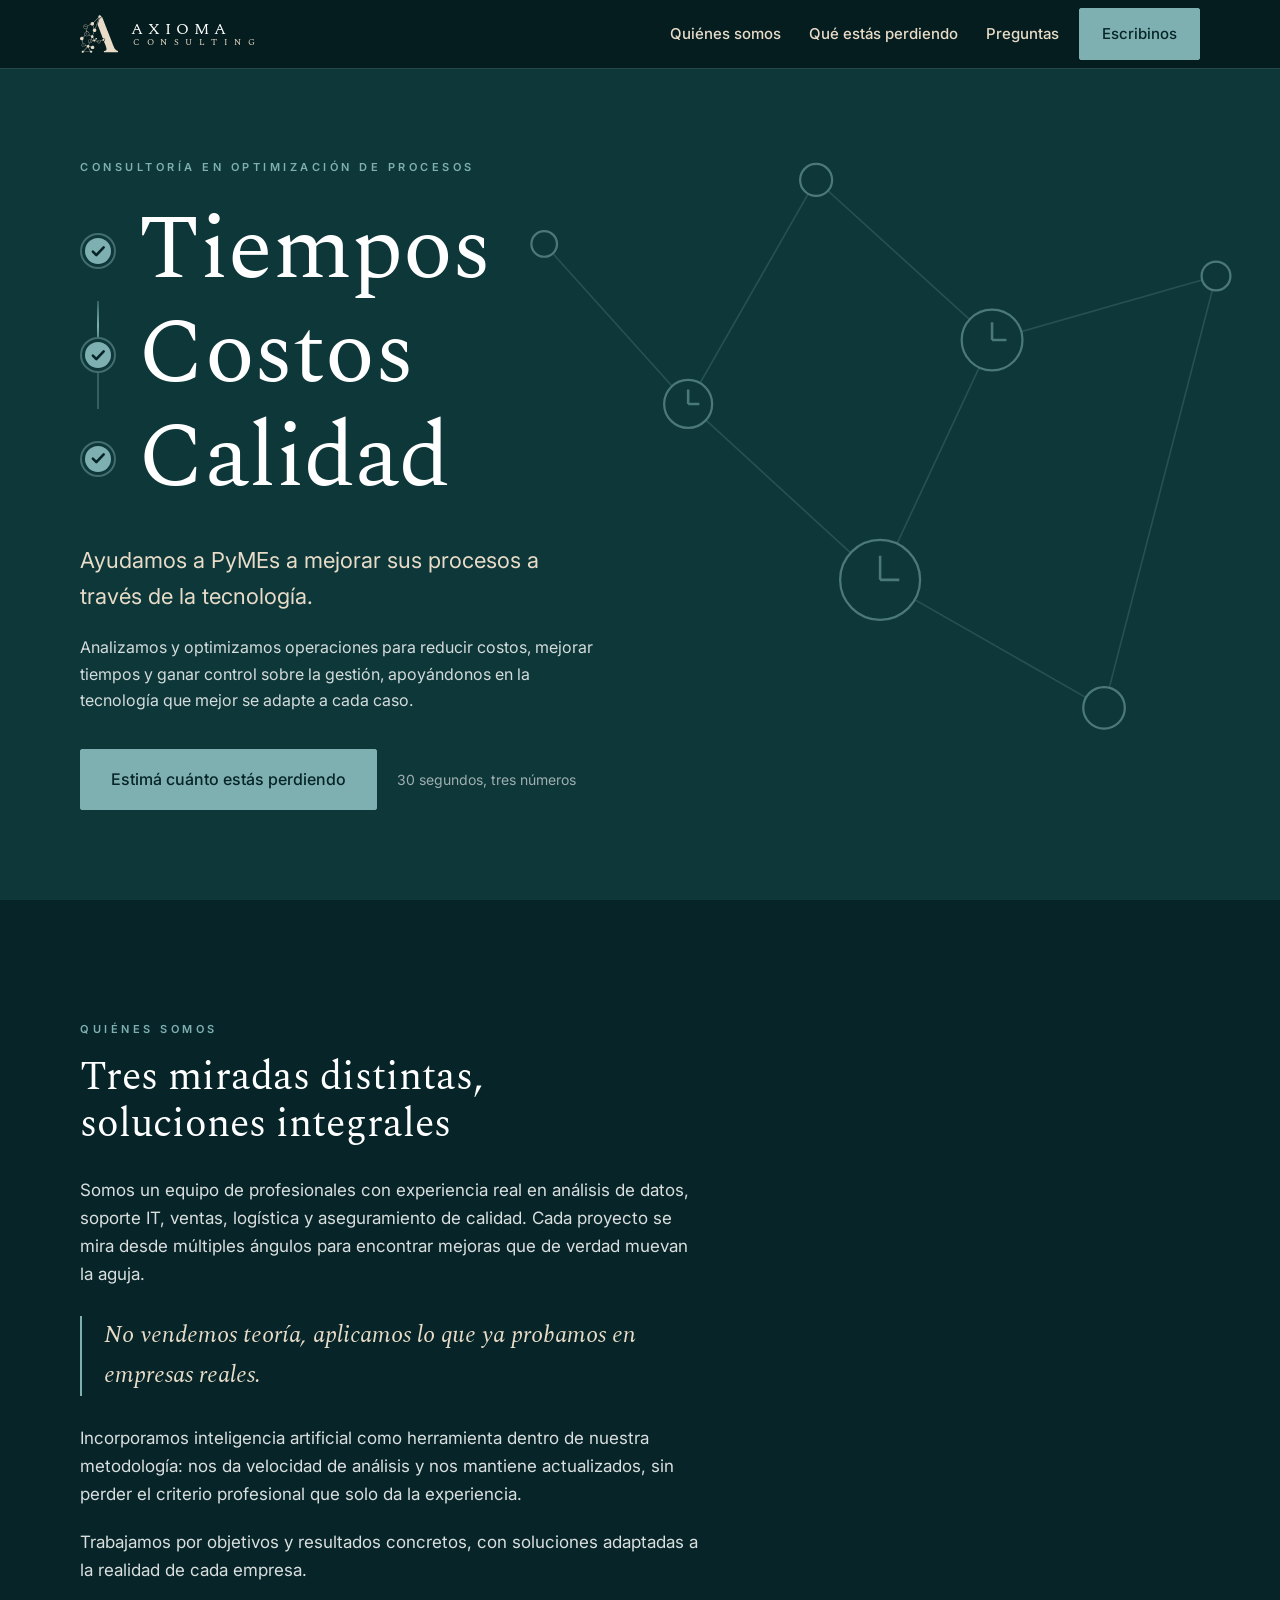
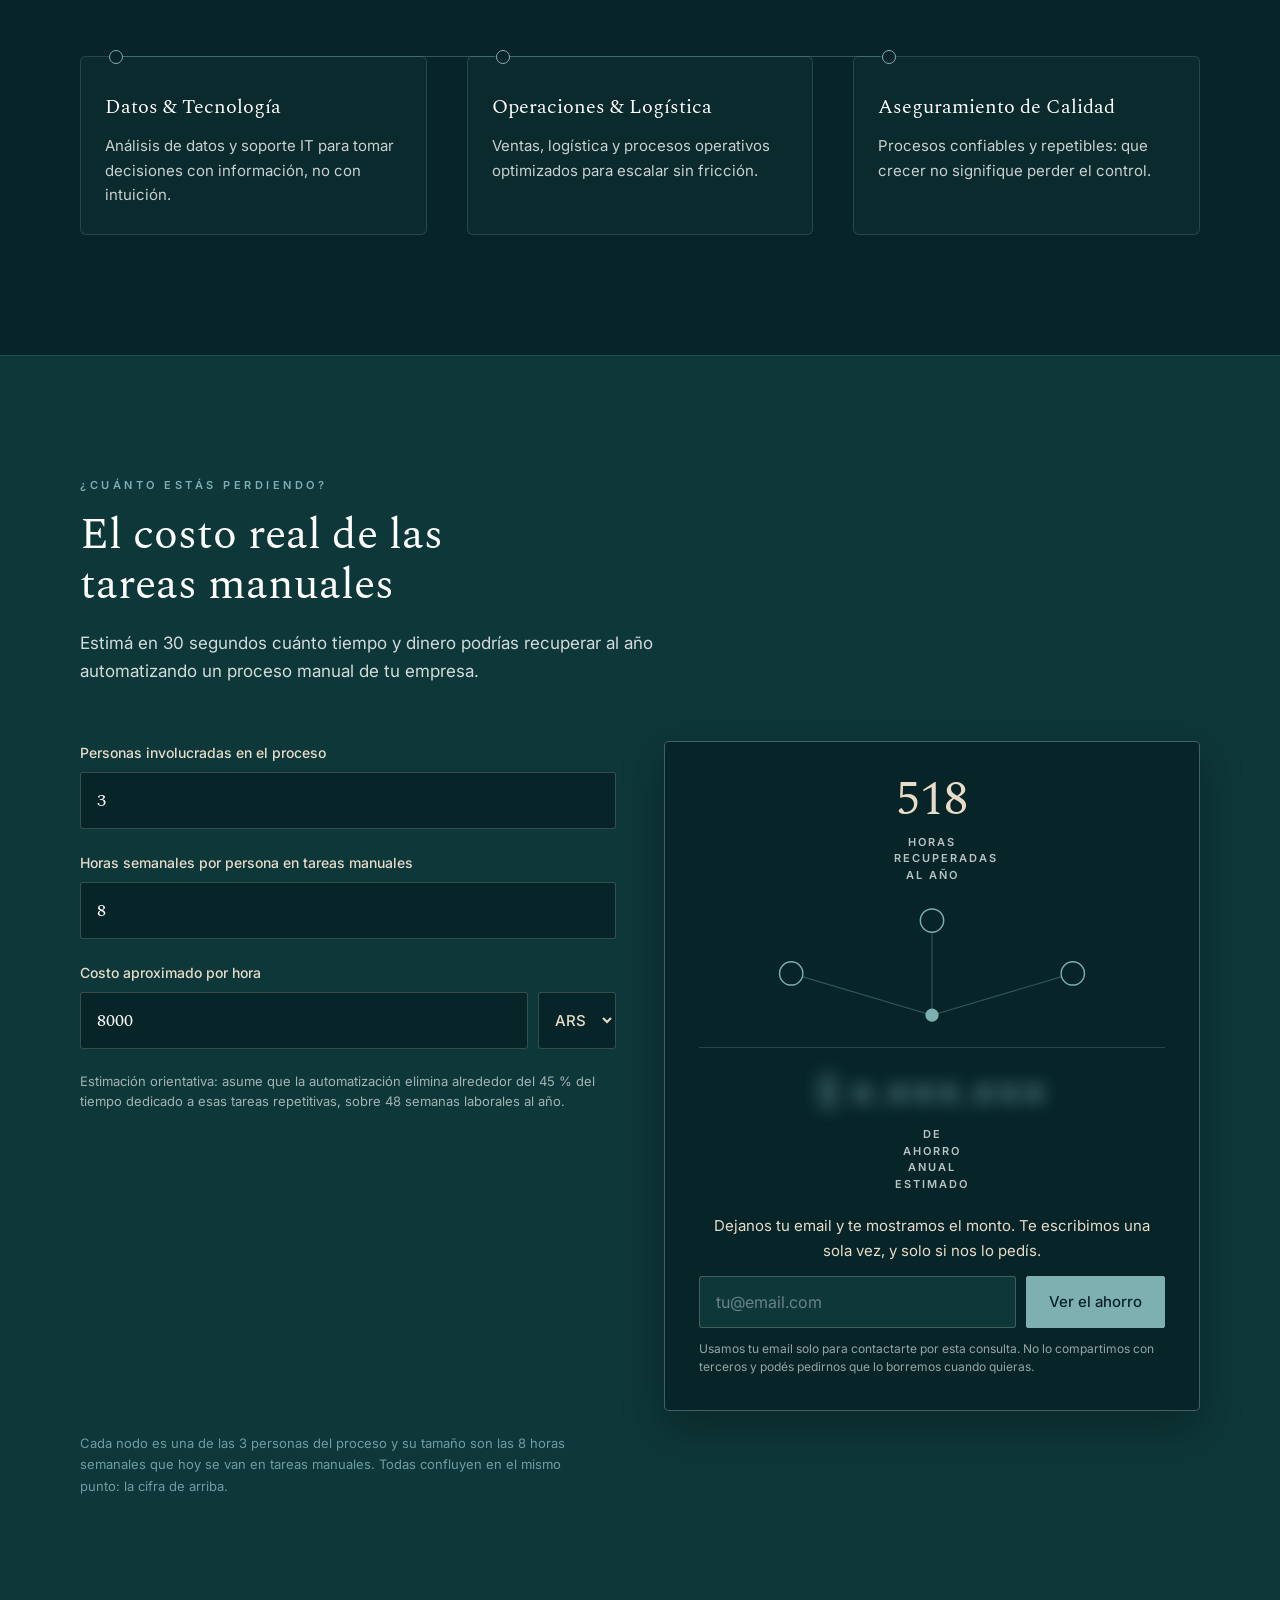
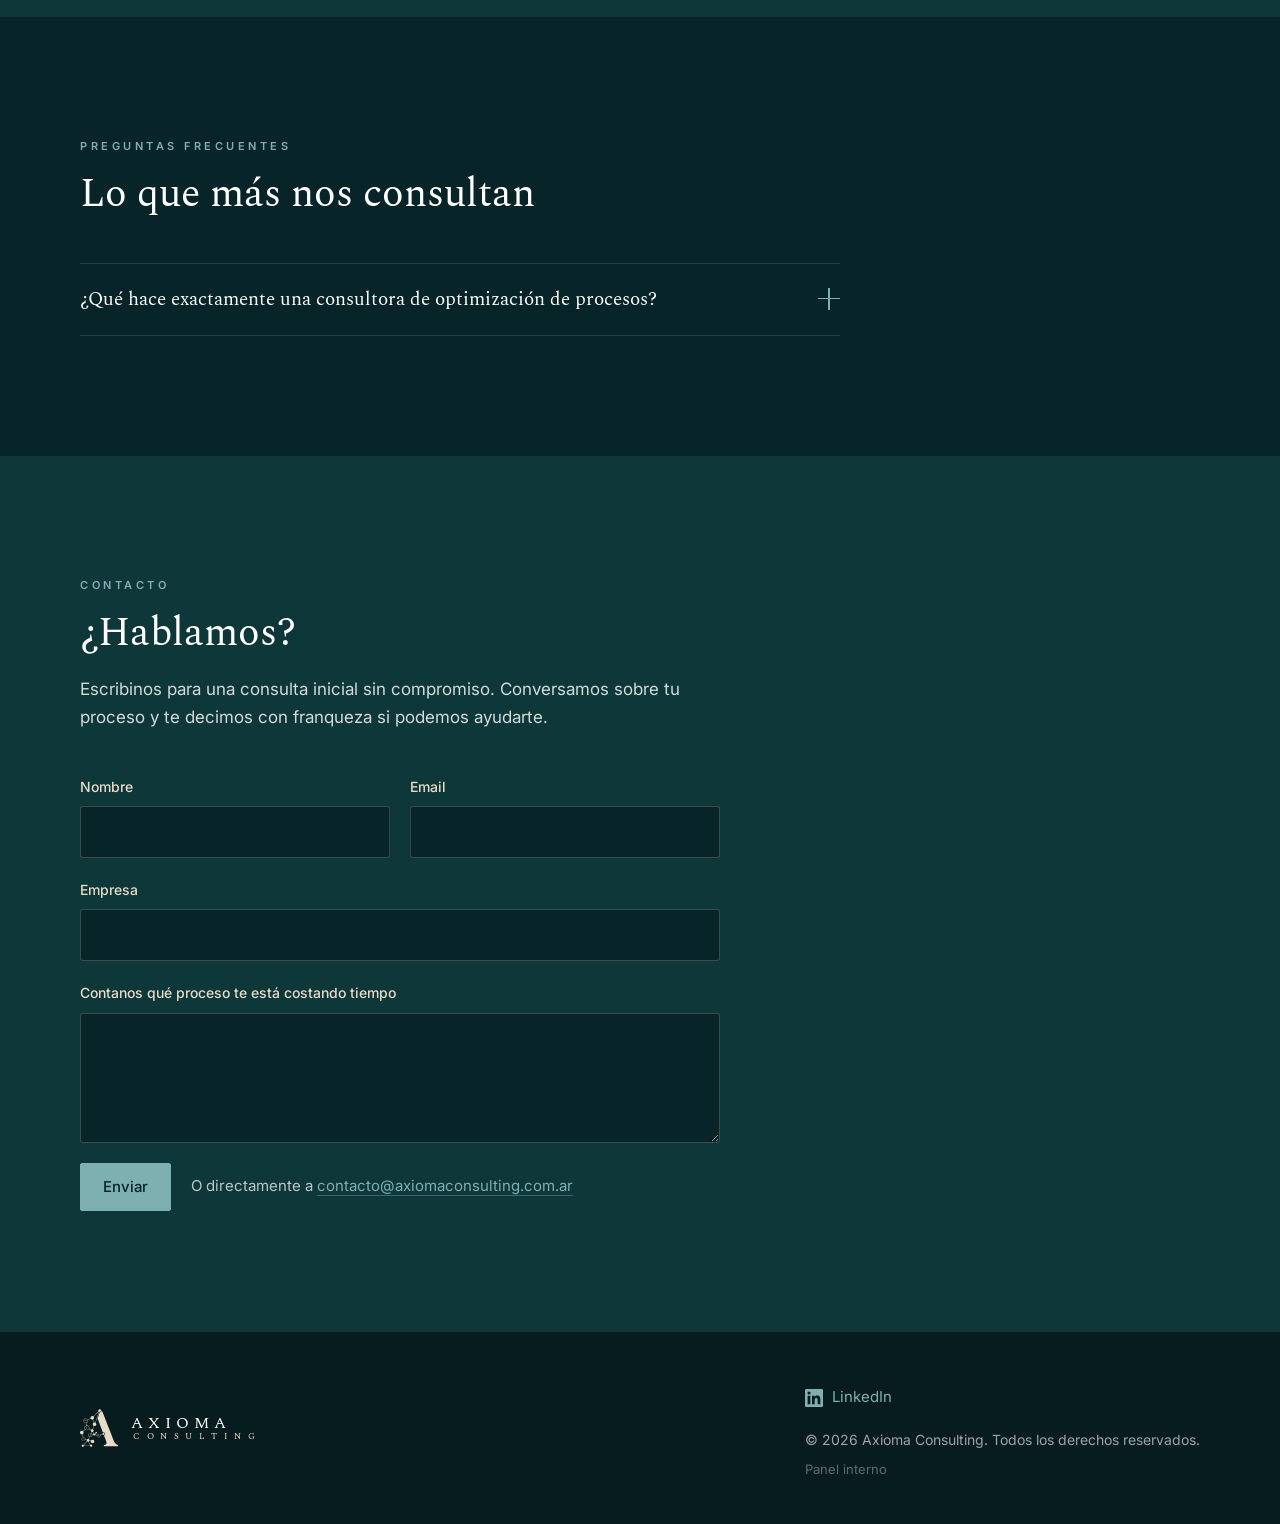
==== commit 9ed72b4b: "Pilares en loop, tarjetas conectadas y espina de progreso en mobile Pilares: - El ciclo vuelve, pero" ====
--- a/index.html
+++ b/index.html
@@ -157,6 +157,17 @@
     </div>
   </header>
 
+
+  <!-- Espina de progreso (solo mobile): un nodo por sección, se marca al llegar.
+       Decorativa: la navegación real es el menú. -->
+  <div class="scroll-spine" id="scrollSpine" aria-hidden="true">
+    <span class="spine-node" data-seccion="inicio"></span>
+    <span class="spine-node" data-seccion="quienes-somos"></span>
+    <span class="spine-node" data-seccion="ROI"></span>
+    <span class="spine-node" data-seccion="faq"></span>
+    <span class="spine-node" data-seccion="contacto"></span>
+  </div>
+
   <main id="contenido">
 
     <!-- ============================================================
@@ -183,21 +194,21 @@
 
         <h1 class="pillars">
           <span class="pillars-line" aria-hidden="true"></span>
-          <span class="pillar">
+          <span class="pillar pillar--1">
             <span class="pillar-box" aria-hidden="true">
               <span class="pillar-fill" style="--d:.38s"></span>
               <svg class="pillar-check" viewBox="0 0 24 24" style="--d:.54s"><path d="M5 12.5l4.5 4.5L19 7"></path></svg>
             </span>
             <span class="pillar-text anim-up" data-key="hero.pillar1">Tiempos</span>
           </span>
-          <span class="pillar">
+          <span class="pillar pillar--2">
             <span class="pillar-box" aria-hidden="true">
               <span class="pillar-fill" style="--d:.5s"></span>
               <svg class="pillar-check" viewBox="0 0 24 24" style="--d:.66s"><path d="M5 12.5l4.5 4.5L19 7"></path></svg>
             </span>
             <span class="pillar-text anim-up" style="--d:.09s" data-key="hero.pillar2">Costos</span>
           </span>
-          <span class="pillar">
+          <span class="pillar pillar--3">
             <span class="pillar-box" aria-hidden="true">
               <span class="pillar-fill" style="--d:.62s"></span>
               <svg class="pillar-check" viewBox="0 0 24 24" style="--d:.78s"><path d="M5 12.5l4.5 4.5L19 7"></path></svg>
@@ -231,26 +242,23 @@
           <p data-key="quienes.p3">Trabajamos por objetivos y resultados concretos, con soluciones adaptadas a la realidad de cada empresa.</p>
         </div>
 
-        <div class="cards-wrap">
-          <div class="cards-rule" aria-hidden="true">
-            <span class="rule-node"></span><span class="rule-line"></span>
-            <span class="rule-node"></span><span class="rule-line"></span>
-            <span class="rule-node"></span>
-          </div>
-          <div class="cards">
-            <div class="card">
-              <h3 data-key="card1.title">Datos &amp; Tecnología</h3>
-              <p data-key="card1.desc">Análisis de datos y soporte IT para tomar decisiones con información, no con intuición.</p>
-            </div>
-            <div class="card">
-              <h3 data-key="card2.title">Operaciones &amp; Logística</h3>
-              <p data-key="card2.desc">Ventas, logística y procesos operativos optimizados para escalar sin fricción.</p>
-            </div>
-            <div class="card">
-              <h3 data-key="card3.title">Aseguramiento de Calidad</h3>
-              <p data-key="card3.desc">Procesos confiables y repetibles: que crecer no signifique perder el control.</p>
-            </div>
-          </div>
+        <div class="cards">
+          <div class="card">
+            <span class="card-node" aria-hidden="true"></span>
+            <h3 data-key="card1.title">Datos &amp; Tecnología</h3>
+            <p data-key="card1.desc">Análisis de datos y soporte IT para tomar decisiones con información, no con intuición.</p>
+          </div>
+          <div class="card">
+            <span class="card-node" aria-hidden="true"></span>
+            <h3 data-key="card2.title">Operaciones &amp; Logística</h3>
+            <p data-key="card2.desc">Ventas, logística y procesos operativos optimizados para escalar sin fricción.</p>
+          </div>
+          <div class="card">
+            <span class="card-node" aria-hidden="true"></span>
+            <h3 data-key="card3.title">Aseguramiento de Calidad</h3>
+            <p data-key="card3.desc">Procesos confiables y repetibles: que crecer no signifique perder el control.</p>
+          </div>
+        </div>
         </div>
       </div>
     </section>
--- a/styles.css
+++ b/styles.css
@@ -91,6 +91,25 @@
 @keyframes ax-line { from { transform: scaleY(0); }                    to { transform: scaleY(1); } }
 @keyframes ax-body { from { opacity: 0; transform: translateY(6px); }  to { opacity: 1; transform: none; } }
 @keyframes ax-spin { to { transform: rotate(360deg); } }
+
+/* El pulso recorre la línea y enciende cada pilar al pasar. No los desmarca:
+   desmarcar contaría que el trabajo se deshace, que es lo contrario del mensaje. */
+@keyframes ax-pulso-linea {
+  0%        { transform: translateY(-100%); opacity: 0; }
+  6%        { opacity: 1; }
+  46%       { opacity: 1; }
+  52%, 100% { transform: translateY(222%); opacity: 0; }
+}
+@keyframes ax-realce {
+  0%, 4%    { color: var(--white); }
+  12%       { color: var(--cream); }
+  22%, 100% { color: var(--white); }
+}
+@keyframes ax-realce-nodo {
+  0%, 4%    { box-shadow: 0 0 0 0 rgba(126, 176, 177, 0); border-color: rgba(126, 176, 177, 0.45); }
+  12%       { box-shadow: 0 0 0 7px rgba(126, 176, 177, 0.16); border-color: var(--teal); }
+  22%, 100% { box-shadow: 0 0 0 0 rgba(126, 176, 177, 0); border-color: rgba(126, 176, 177, 0.45); }
+}
 @keyframes ax-drift-a { 0%, 100% { transform: translate(0, 0); } 50% { transform: translate(4px, -6px); } }
 @keyframes ax-drift-b { 0%, 100% { transform: translate(0, 0); } 50% { transform: translate(-5px, 4px); } }
 @keyframes ax-drift-c { 0%, 100% { transform: translate(0, 0); } 50% { transform: translate(3px, 5px); } }
@@ -246,12 +265,28 @@
 }
 .pillars-line {
   position: absolute;
+  overflow: hidden;
   left: calc(clamp(28px, 4vw, 36px) / 2 - 1px);
   top: 1.05em; bottom: 1.05em; width: 2px;
   background: rgba(126, 176, 177, 0.35);
   transform-origin: top;
   animation: ax-line .5s cubic-bezier(.22, .61, .36, 1) .18s both;
 }
+/* Trazo que viaja por la línea, en loop, una vez terminada la entrada. */
+.pillars-line::after {
+  content: "";
+  position: absolute; left: 0; right: 0; top: 0; height: 45%;
+  background: linear-gradient(to bottom, transparent, var(--teal), transparent);
+  animation: ax-pulso-linea 7s ease-in-out 1.4s infinite;
+}
+/* Cada pilar se enciende cuando el pulso lo cruza. Los retrasos reparten el
+   recorrido: el ciclo dura 7s y el pulso baja durante la primera mitad. */
+.pillar--1 .pillar-text { animation: ax-realce 7s ease-in-out 1.4s infinite; }
+.pillar--2 .pillar-text { animation: ax-realce 7s ease-in-out 2.1s infinite; }
+.pillar--3 .pillar-text { animation: ax-realce 7s ease-in-out 2.8s infinite; }
+.pillar--1 .pillar-box  { animation: ax-realce-nodo 7s ease-in-out 1.4s infinite; }
+.pillar--2 .pillar-box  { animation: ax-realce-nodo 7s ease-in-out 2.1s infinite; }
+.pillar--3 .pillar-box  { animation: ax-realce-nodo 7s ease-in-out 2.8s infinite; }
 .pillar { display: flex; align-items: center; gap: clamp(14px, 2.4vw, 22px); }
 .pillar-box {
   position: relative; z-index: 1; flex: 0 0 auto;
@@ -294,16 +329,57 @@
   border-left: 2px solid var(--teal); padding-left: 22px; margin: 8px 0;
 }
 
-.cards-wrap { margin-top: clamp(48px, 7vw, 72px); }
-.cards-rule { display: flex; align-items: center; padding: 0 clamp(0px, 6vw, 110px); }
-.rule-node { width: 14px; height: 14px; border-radius: 50%; border: 1.5px solid var(--teal); background: var(--green-dark); flex: 0 0 auto; }
-.rule-line { flex: 1; height: 1px; background: rgba(126, 176, 177, 0.45); }
 .cards {
   display: grid; grid-template-columns: repeat(auto-fit, minmax(230px, 1fr));
-  gap: clamp(24px, 4vw, 40px); margin-top: 26px;
+  gap: clamp(24px, 4vw, 40px);
+  margin-top: clamp(48px, 7vw, 72px);
+}
+/* Las tres áreas son miradas distintas sobre el mismo problema: el hilo que
+   las une es parte de la tarjeta, no un adorno aparte, así gira con el layout. */
+.card {
+  position: relative;
+  background: rgba(126, 176, 177, 0.04);
+  border: 1px solid rgba(126, 176, 177, 0.22);
+  border-radius: 6px;
+  padding: 30px 24px 26px;
+  transition: border-color .22s ease, background-color .22s ease, transform .22s ease;
+}
+.card:hover {
+  border-color: rgba(126, 176, 177, 0.5);
+  background: rgba(126, 176, 177, 0.07);
+  transform: translateY(-3px);
+}
+.card-node {
+  position: absolute; z-index: 1;
+  width: 14px; height: 14px; border-radius: 50%;
+  border: 1.5px solid var(--teal); background: var(--green-dark);
 }
 .card h3 { font-size: 1.25rem; color: var(--white); margin-bottom: 10px; }
 .card p { font-size: 0.9375rem; color: rgba(255, 255, 255, 0.78); }
+
+/* Escritorio: el nodo corona la tarjeta y el hilo corre horizontal. */
+@media (min-width: 760px) {
+  .card { padding-top: 34px; }
+  .card-node { top: -7px; left: 28px; }
+  .card:not(:last-child)::after {
+    content: "";
+    position: absolute; top: -1px; left: calc(28px + 14px);
+    width: calc(100% - 28px - 14px + clamp(24px, 4vw, 40px) + 28px);
+    height: 1px; background: rgba(126, 176, 177, 0.35);
+  }
+}
+/* Mobile: las tarjetas se apilan, así que el hilo se pone vertical y las
+   sigue uniendo en vez de quedar cruzado arriba. */
+@media (max-width: 759px) {
+  .card { padding-left: 44px; }
+  .card-node { top: 32px; left: 15px; }
+  .card:not(:last-child)::after {
+    content: "";
+    position: absolute; left: 21px; top: calc(32px + 14px);
+    width: 1px; height: calc(100% - 32px - 14px + clamp(24px, 4vw, 40px) + 32px);
+    background: rgba(126, 176, 177, 0.35);
+  }
+}
 
 /* ============================================================
    CALCULADORA
@@ -473,3 +549,41 @@
 .copyright { font-size: 0.875rem; color: rgba(255, 255, 255, 0.6); }
 .footer-admin { font-size: 0.8125rem; color: rgba(255, 255, 255, 0.35); }
 .footer-admin:hover { color: var(--teal); }
+
+/* ============================================================
+   ESPINA DE PROGRESO (solo mobile)
+   Lleva el checklist del hero a toda la página: un nodo por sección,
+   que se marca al llegar. Fina y al borde, para no tapar contenido.
+   ============================================================ */
+.scroll-spine { display: none; }
+
+@media (max-width: 899px) {
+  /* Le damos margen extra al contenido para que la espina no lo roce. */
+  .container { padding-left: calc(var(--gutter) + 14px); }
+  .scroll-spine {
+    position: fixed; left: 4px; top: 50%; transform: translateY(-50%);
+    z-index: 90; display: flex; flex-direction: column; gap: 14px;
+    align-items: center; pointer-events: none;
+  }
+  /* El hilo detrás de los nodos */
+  .scroll-spine::before {
+    content: "";
+    position: absolute; left: 50%; top: 4px; bottom: 4px; width: 1px;
+    transform: translateX(-50%);
+    background: rgba(126, 176, 177, 0.28);
+  }
+  .spine-node {
+    position: relative;
+    width: 9px; height: 9px; border-radius: 50%;
+    border: 1.5px solid rgba(126, 176, 177, 0.45);
+    background: var(--green-deep);
+    transition: background-color .3s ease, border-color .3s ease, transform .3s ease;
+  }
+  /* Ya recorrida */
+  .spine-node.visto { background: rgba(126, 176, 177, 0.55); border-color: var(--teal); }
+  /* La sección que se está mirando */
+  .spine-node.activa {
+    background: var(--teal); border-color: var(--teal); transform: scale(1.45);
+    box-shadow: 0 0 0 4px rgba(126, 176, 177, 0.16);
+  }
+}
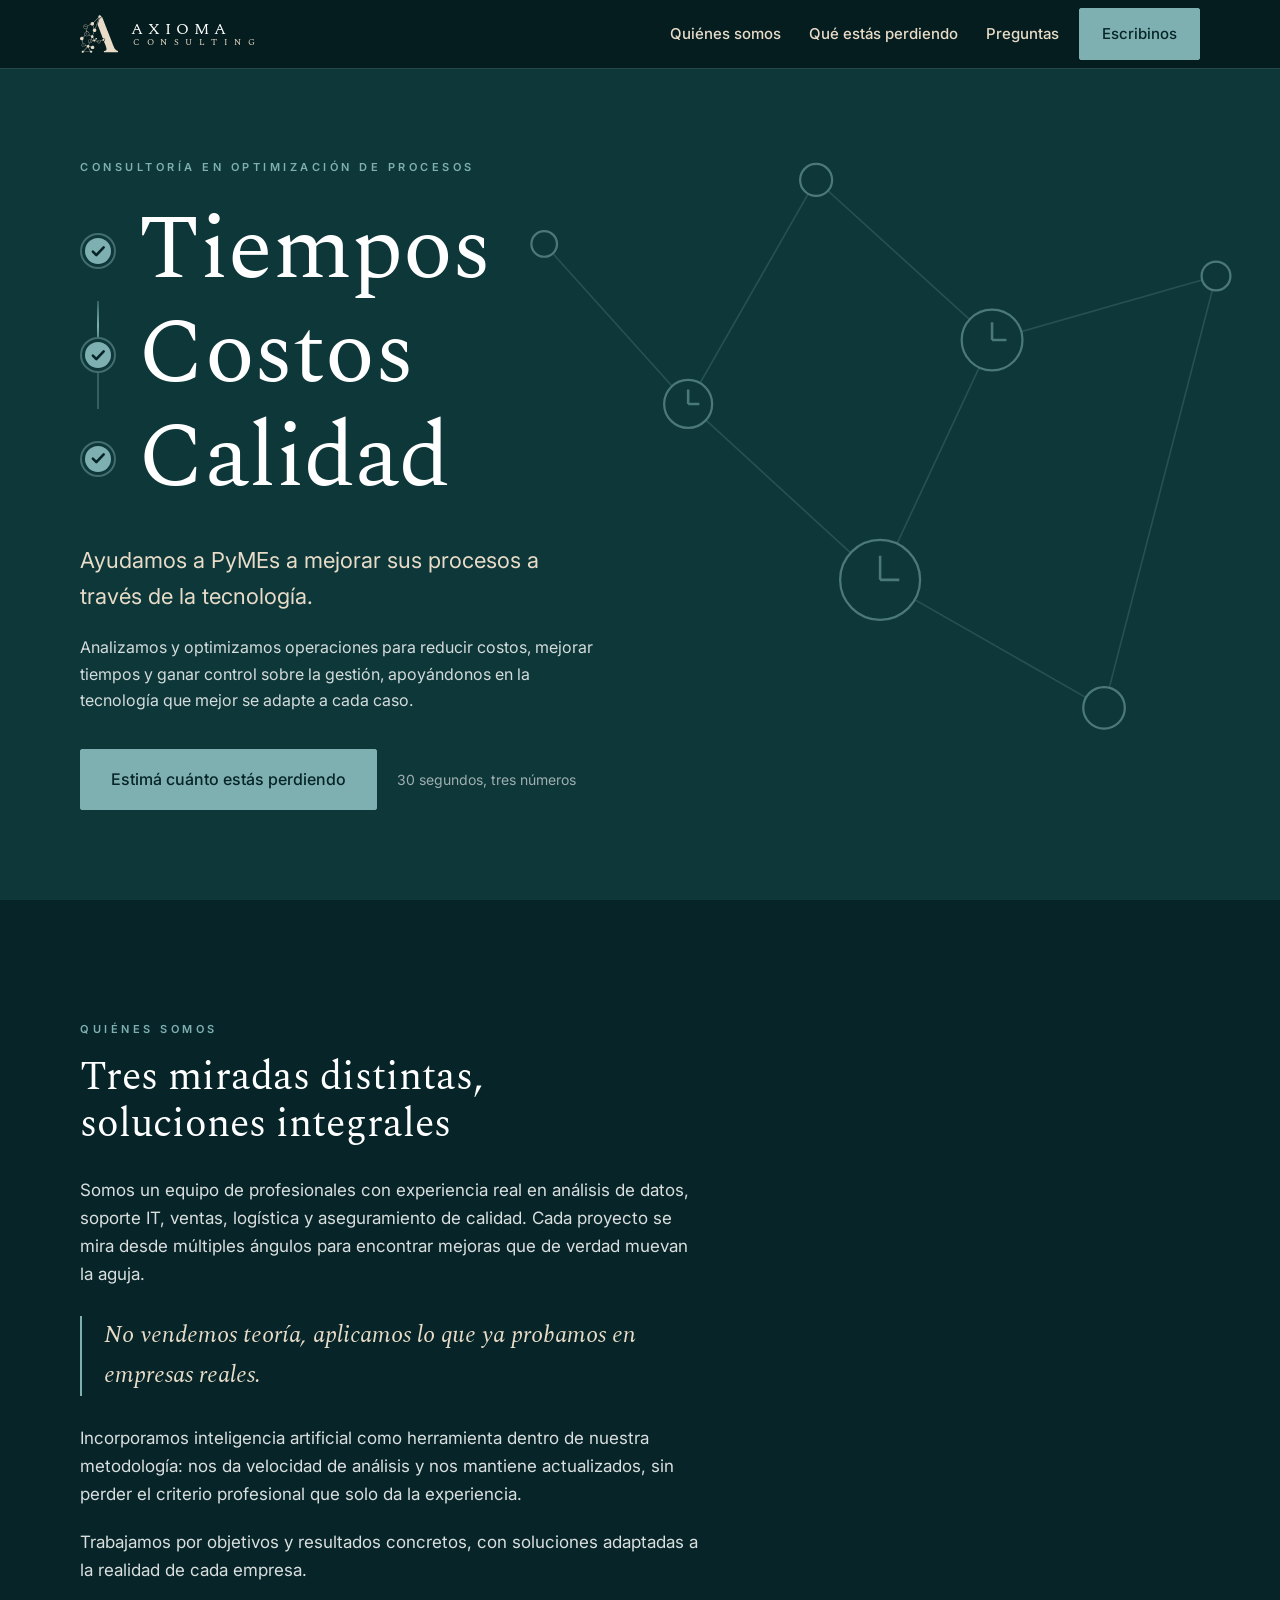
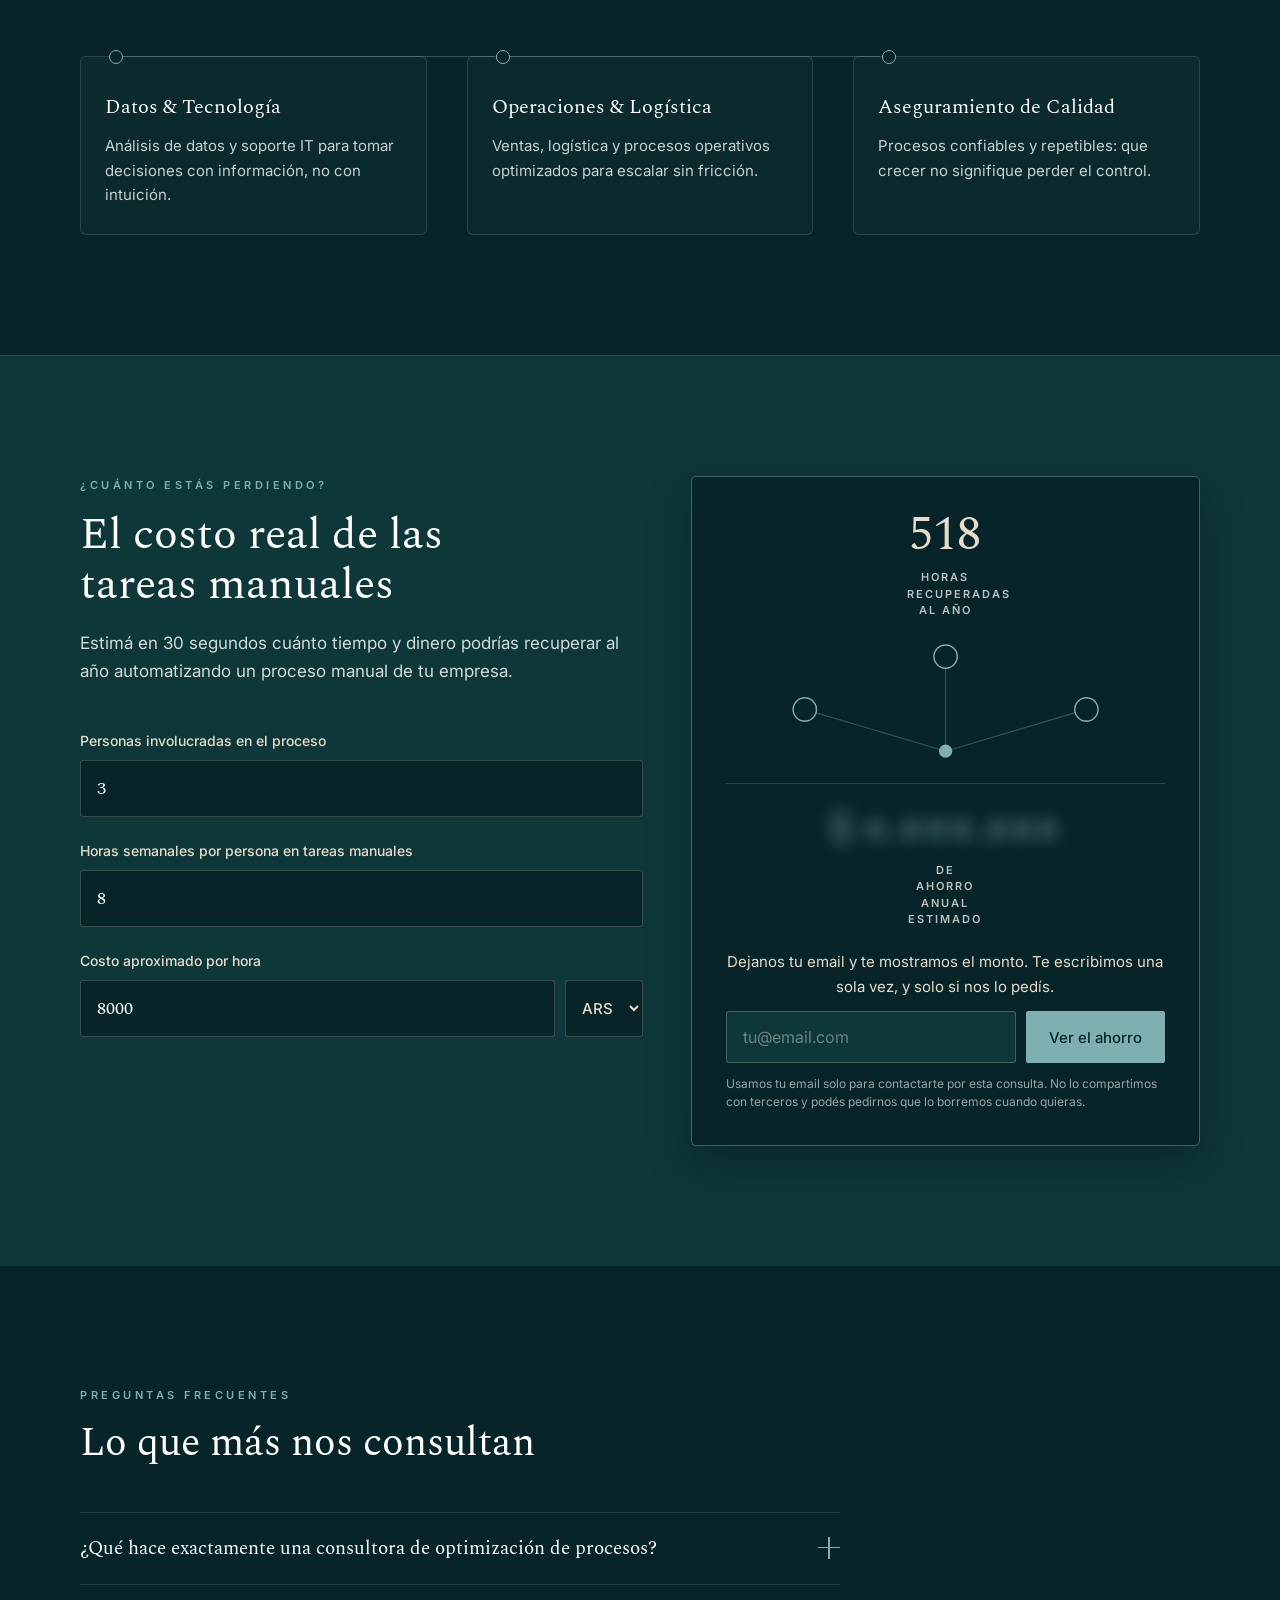
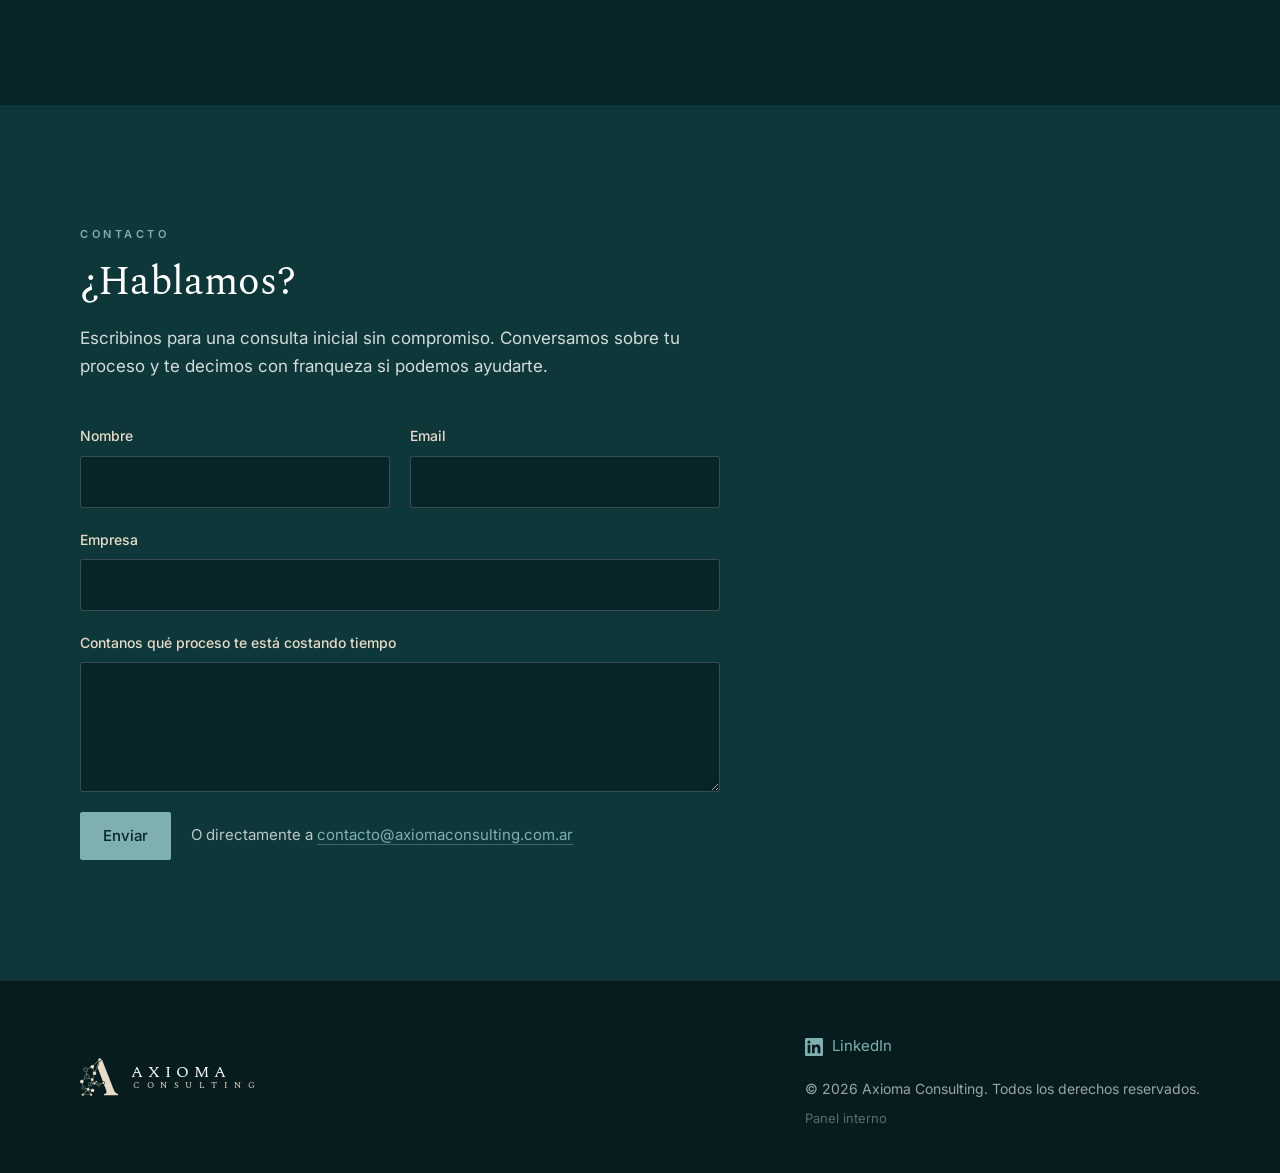
==== commit a42f1043: "Sube el panel de resultado y saca dos textos de la calculadora Layout: - El panel de resultado arran" ====
--- a/index.html
+++ b/index.html
@@ -267,12 +267,11 @@
          CALCULADORA ROI — ¿Cuánto estás perdiendo?
          ============================================================ -->
     <section class="section calculadora" id="ROI">
-      <div class="container">
+      <div class="container calc-layout">
+        <div class="calc-col">
         <p class="eyebrow" data-key="calc.kicker">¿Cuánto estás perdiendo?</p>
         <h2 class="section-title" data-key="calc.title">El costo real de las tareas manuales</h2>
         <p class="section-intro" data-key="calc.intro">Estimá en 30 segundos cuánto tiempo y dinero podrías recuperar al año automatizando un proceso manual de tu empresa.</p>
-
-        <div class="calc-grid">
           <form class="calc-form" id="calcForm" novalidate>
             <div class="field">
               <label for="calcPersonas" data-key="calc.labelPersonas">Personas involucradas en el proceso</label>
@@ -293,12 +292,10 @@
                 </select>
               </div>
             </div>
-            <!-- El porcentaje y las semanas los escribe script.js desde sus constantes,
-                 para que el texto no pueda contradecir al cálculo. -->
-            <p class="calc-supuestos" data-key="calc.supuestos">Estimación orientativa: asume que la automatización elimina alrededor del <span id="calcFactorPct">45</span>&nbsp;% del tiempo dedicado a esas tareas repetitivas, sobre <span id="calcSemanas">48</span> semanas laborales al año.</p>
           </form>
-
-          <div class="calc-panel">
+        </div>
+
+        <div class="calc-panel">
             <div class="calc-live" aria-live="polite">
               <div class="calc-figure-wrap">
                 <span class="calc-figure" id="calcHorasAnuales">—</span>
@@ -344,9 +341,7 @@
             </div>
           </div>
         </div>
-
-        <p class="calc-net-nota" id="calcNetNota" data-key="calc.nodosNota">La red se dibuja con tus datos: un nodo por persona, y el tamaño de cada uno son las horas que hoy se van en tareas manuales.</p>
-      </div>
+    </div>
     </section>
 
     <!-- ============================================================
--- a/styles.css
+++ b/styles.css
@@ -385,12 +385,22 @@
    CALCULADORA
    ============================================================ */
 .calculadora { background: var(--green-deep); border-top: 1px solid rgba(126, 176, 177, 0.18); }
-.calculadora .section-title { max-width: 22ch; font-size: clamp(1.75rem, 4.6vw, 2.75rem); line-height: 1.14; }
-
-.calc-grid {
-  display: grid; grid-template-columns: repeat(auto-fit, minmax(320px, 1fr));
-  gap: clamp(28px, 4vw, 48px); margin-top: clamp(36px, 5vw, 56px);
+.calculadora .section-title { max-width: 18ch; font-size: clamp(1.75rem, 4.6vw, 2.75rem); line-height: 1.14; }
+
+/* El panel de resultado sube al nivel del título: la columna izquierda lleva
+   encabezado, intro y formulario; la derecha, el resultado, desde arriba. */
+.calc-layout {
+  display: grid;
+  grid-template-columns: 1fr;
+  gap: clamp(28px, 4vw, 48px);
   align-items: start;
+}
+.calc-form { margin-top: clamp(32px, 4vw, 44px); }
+
+@media (min-width: 900px) {
+  .calc-layout { grid-template-columns: 1.05fr 0.95fr; }
+  /* El panel queda a la vista mientras se completan los campos. */
+  .calc-panel { position: sticky; top: calc(var(--nav-h) + 24px); }
 }
 .calc-form { display: flex; flex-direction: column; gap: 22px; }
 
@@ -414,7 +424,6 @@
 .field-row select { flex: 0 0 auto; width: auto; font-size: 0.9375rem; font-weight: 500; color: var(--cream); padding: 14px 12px; cursor: pointer; }
 .field-grid { display: grid; grid-template-columns: repeat(auto-fit, minmax(240px, 1fr)); gap: 20px; }
 
-.calc-supuestos { font-size: 0.8125rem; color: rgba(255, 255, 255, 0.62); line-height: 1.55; }
 
 .calc-panel {
   border: 1px solid rgba(126, 176, 177, 0.45);
@@ -479,7 +488,6 @@
 
 .calc-revelado { width: 100%; margin-top: 22px; display: flex; flex-direction: column; gap: 12px; }
 .calc-revelado-nota { font-size: 0.875rem; color: var(--cream); text-align: center; }
-.calc-net-nota { font-size: 0.8125rem; color: rgba(126, 176, 177, 0.85); margin-top: 22px; max-width: 62ch; }
 
 /* ============================================================
    PREGUNTAS FRECUENTES
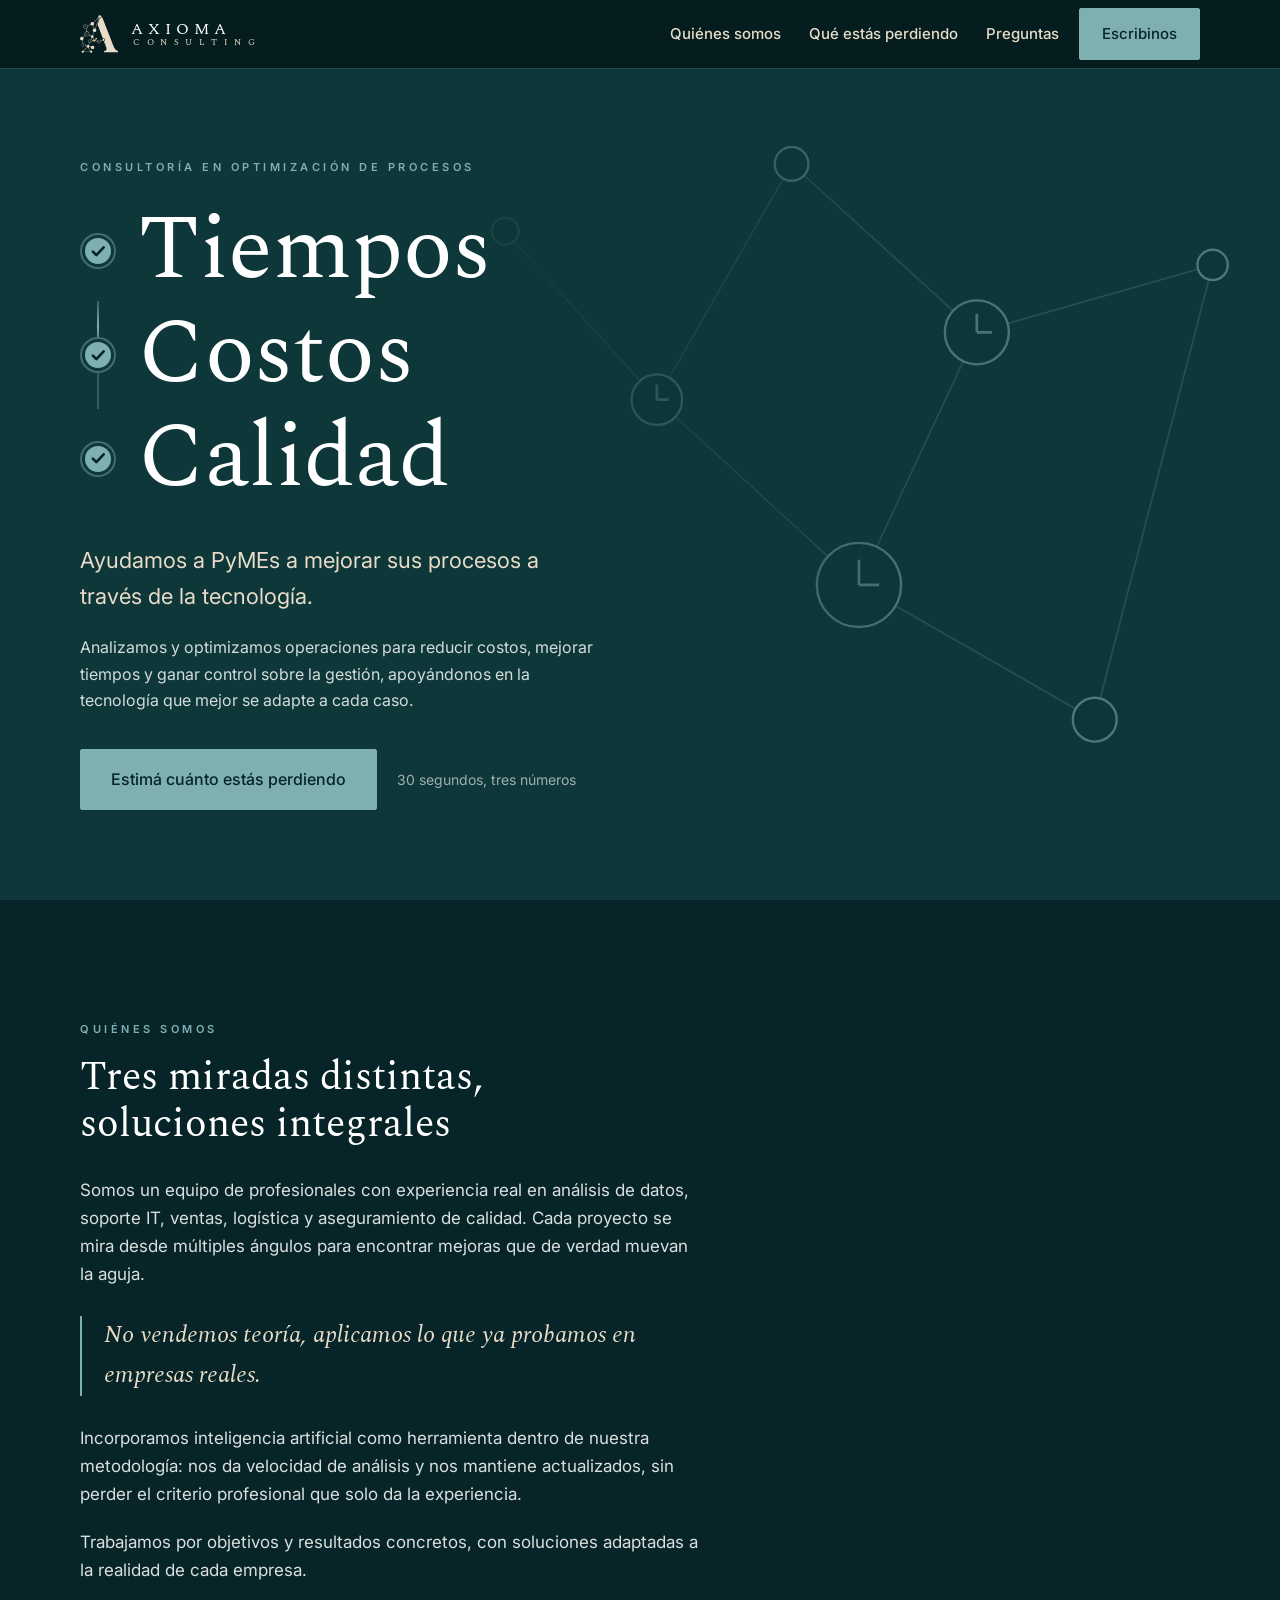
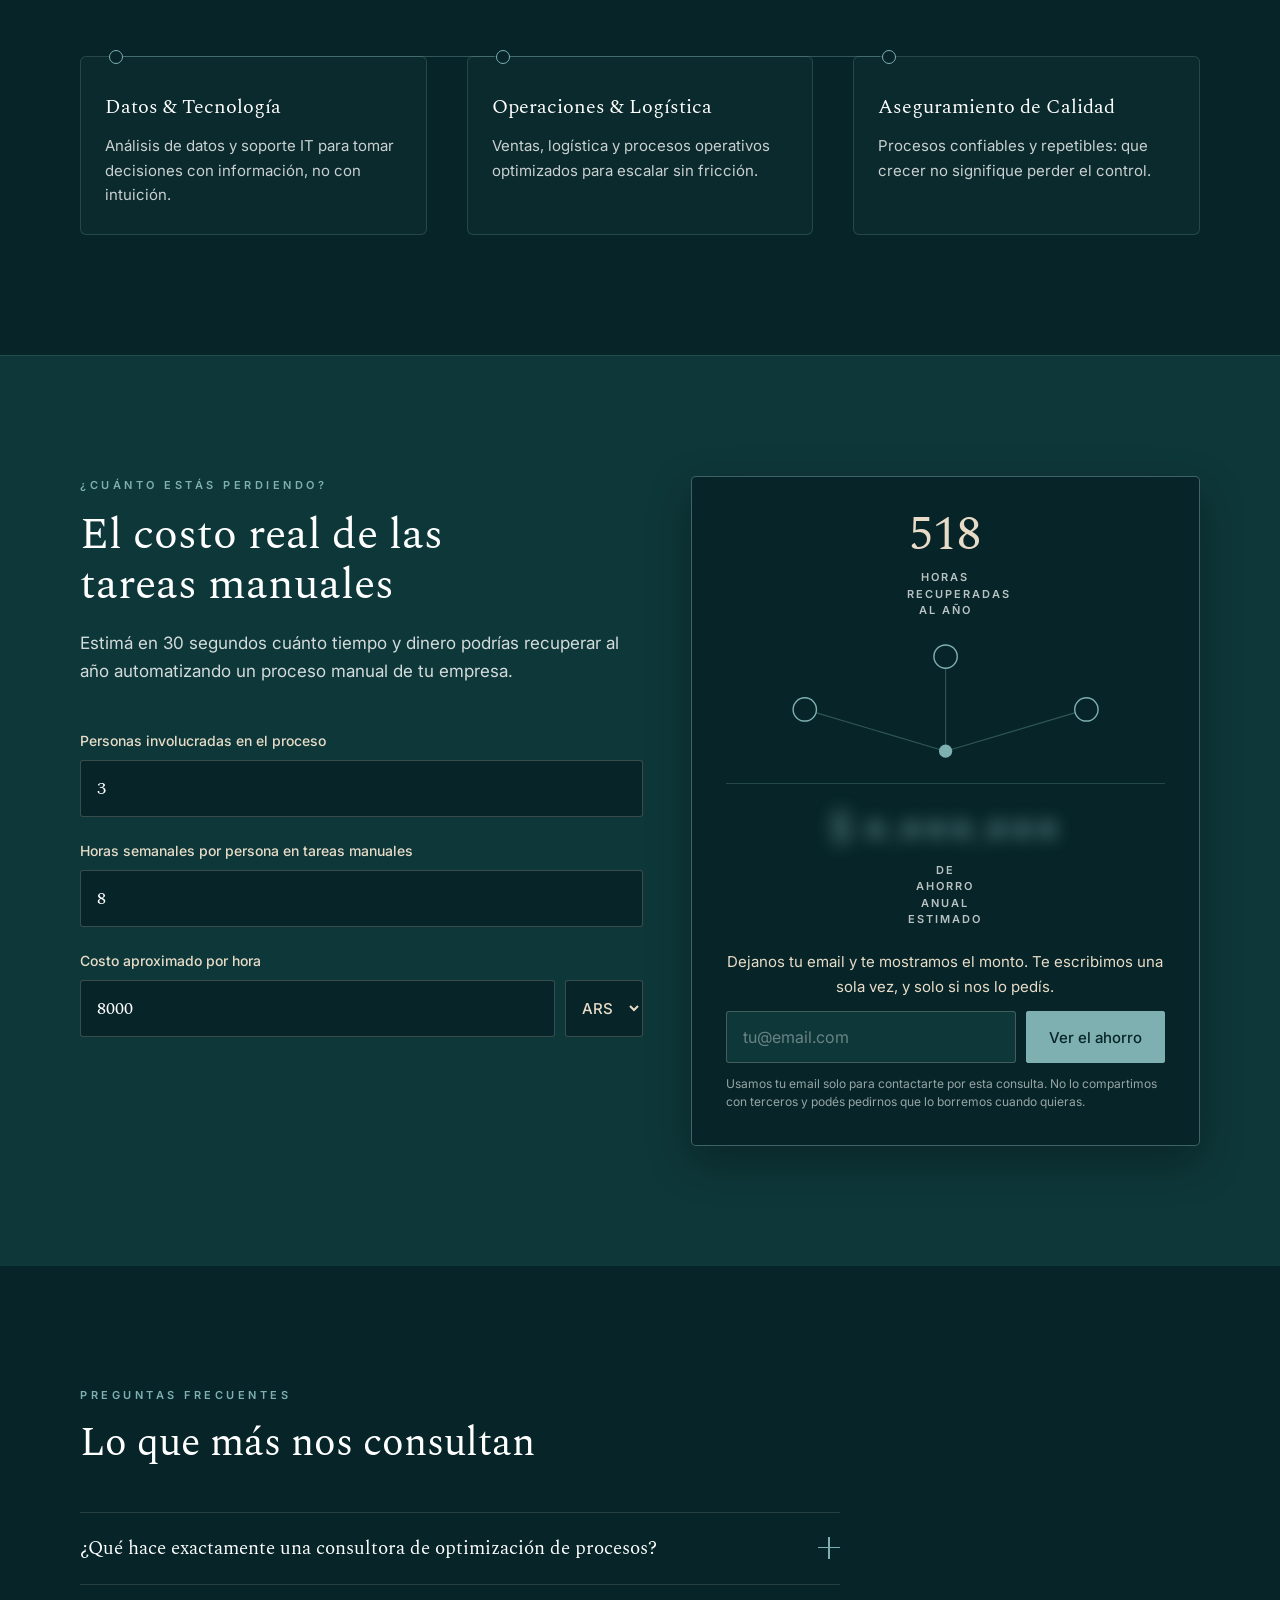
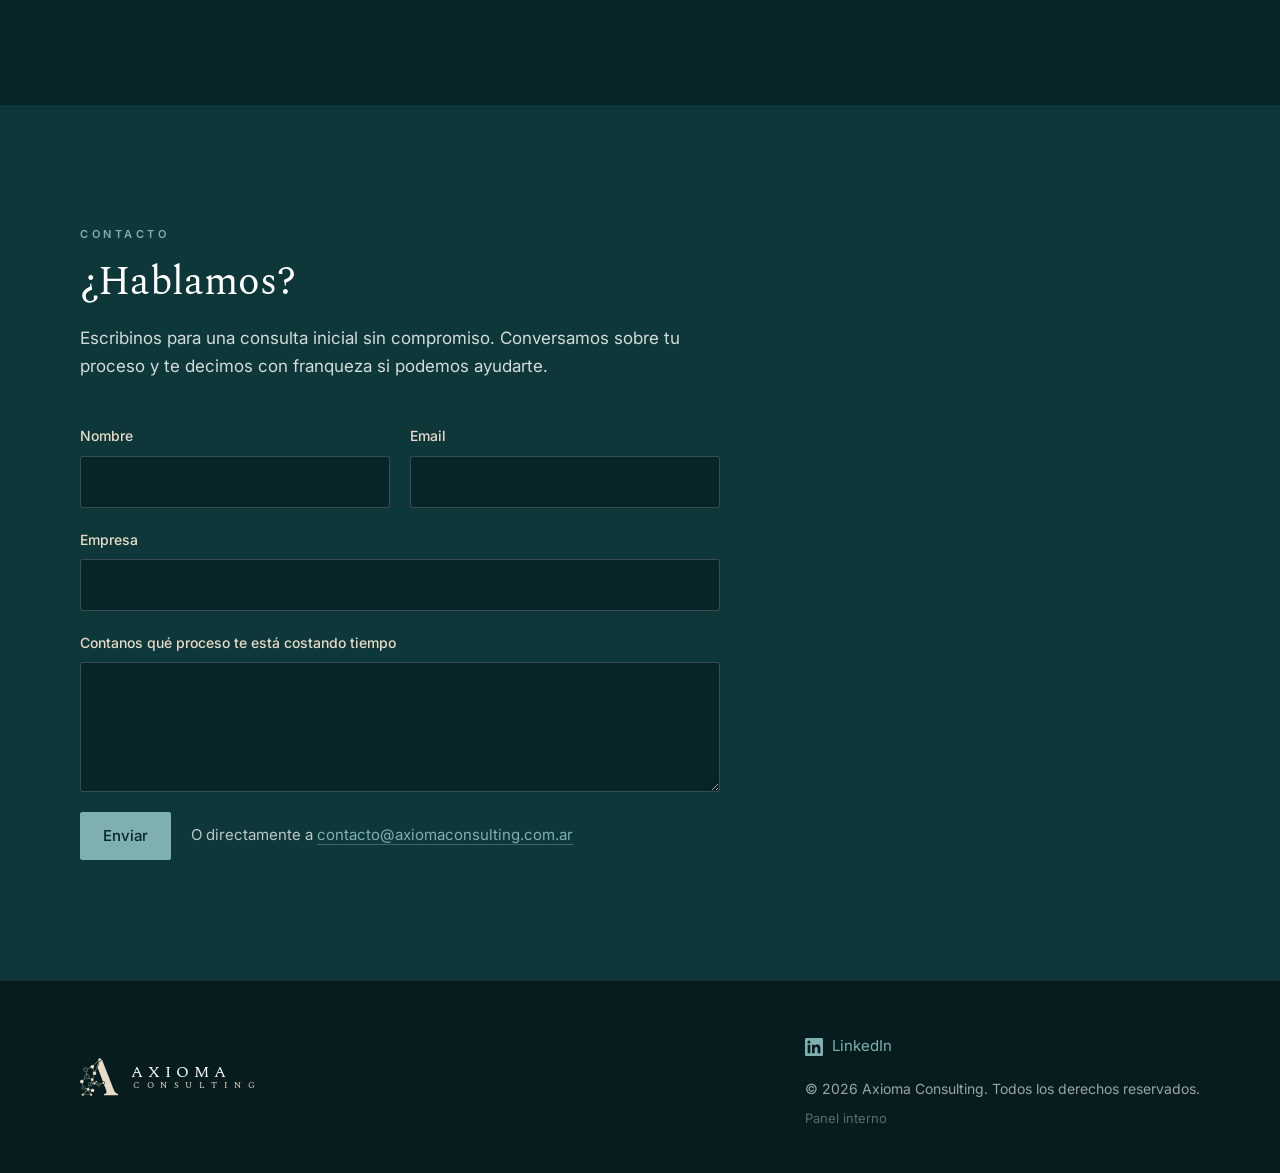
==== commit 6698dc30: "La red del hero cruza toda la seccion y deriva en loop Antes ocupaba solo el 62% derecho y estaba qu" ====
--- a/index.html
+++ b/index.html
@@ -174,7 +174,7 @@
          HERO
          ============================================================ -->
     <section class="section hero" id="inicio">
-      <svg class="hero-net" viewBox="0 0 760 520" preserveAspectRatio="xMaxYMid slice" aria-hidden="true">
+      <svg class="hero-net" viewBox="0 0 760 520" preserveAspectRatio="xMidYMid slice" aria-hidden="true">
         <g stroke="#7eb0b1" stroke-width="1" fill="none" opacity="0.4">
           <path d="M470 70 L580 170 L510 320 M580 170 L720 130 M510 320 L650 400 M470 70 L390 210 L510 320 M390 210 L300 110 M650 400 L720 130"></path>
         </g>
--- a/styles.css
+++ b/styles.css
@@ -214,6 +214,8 @@
   }
   .nav-main[data-abierto="true"] { transform: translateX(0); visibility: visible; pointer-events: auto; }
   .nav-cta { display: none !important; }
+  /* En mobile la red se oculta: detrás del texto en pantalla chica
+     comprometería la lectura. */
   .hero-net { display: none; }
 }
 
@@ -243,13 +245,36 @@
   background: var(--green-deep);
   padding: clamp(56px, 10vh, 104px) 0 clamp(64px, 10vh, 112px);
 }
-.hero-net {
-  position: absolute; right: 0; top: 0; height: 100%;
-  width: min(62%, 760px); opacity: 0.55; pointer-events: none;
-}
 .net-node { animation: ax-node .3s ease-out var(--d) both, ax-drift-a 24s ease-in-out calc(var(--d) + .3s) infinite; }
 .net-node--b { animation-name: ax-node, ax-drift-b; animation-duration: .3s, 21s; }
 .net-node--c { animation-name: ax-node, ax-drift-c; animation-duration: .3s, 26s; }
+
+/* La red cruza todo el hero y pasa por detrás del texto, pero se desvanece
+   justo donde vive el copy: aporta atmósfera sin pelear con la lectura.
+   La máscara es lo que permite subirle presencia del lado derecho. */
+.hero-net {
+  position: absolute; inset: 0;
+  width: 100%; height: 100%;
+  opacity: 0.55;
+  pointer-events: none;
+  -webkit-mask-image: linear-gradient(95deg,
+    transparent 0%, transparent 20%,
+    rgba(0, 0, 0, 0.14) 36%, rgba(0, 0, 0, 0.55) 54%,
+    rgba(0, 0, 0, 0.9) 70%, #000 82%);
+  mask-image: linear-gradient(95deg,
+    transparent 0%, transparent 20%,
+    rgba(0, 0, 0, 0.14) 36%, rgba(0, 0, 0, 0.55) 54%,
+    rgba(0, 0, 0, 0.9) 70%, #000 82%);
+  /* Va y vuelve en vez de reiniciar: así el ciclo no tiene salto visible.
+     90s es deliberadamente lento — se percibe como atmósfera, no como animación. */
+  animation: ax-deriva 90s ease-in-out infinite alternate;
+  will-change: transform;
+}
+@keyframes ax-deriva {
+  from { transform: translate3d(0, 0, 0) scale(1); }
+  to   { transform: translate3d(-2.5%, 1.4%, 0) scale(1.05); }
+}
+
 
 .hero-inner { position: relative; }
 .hero-inner > * { max-width: min(100%, 620px); }
